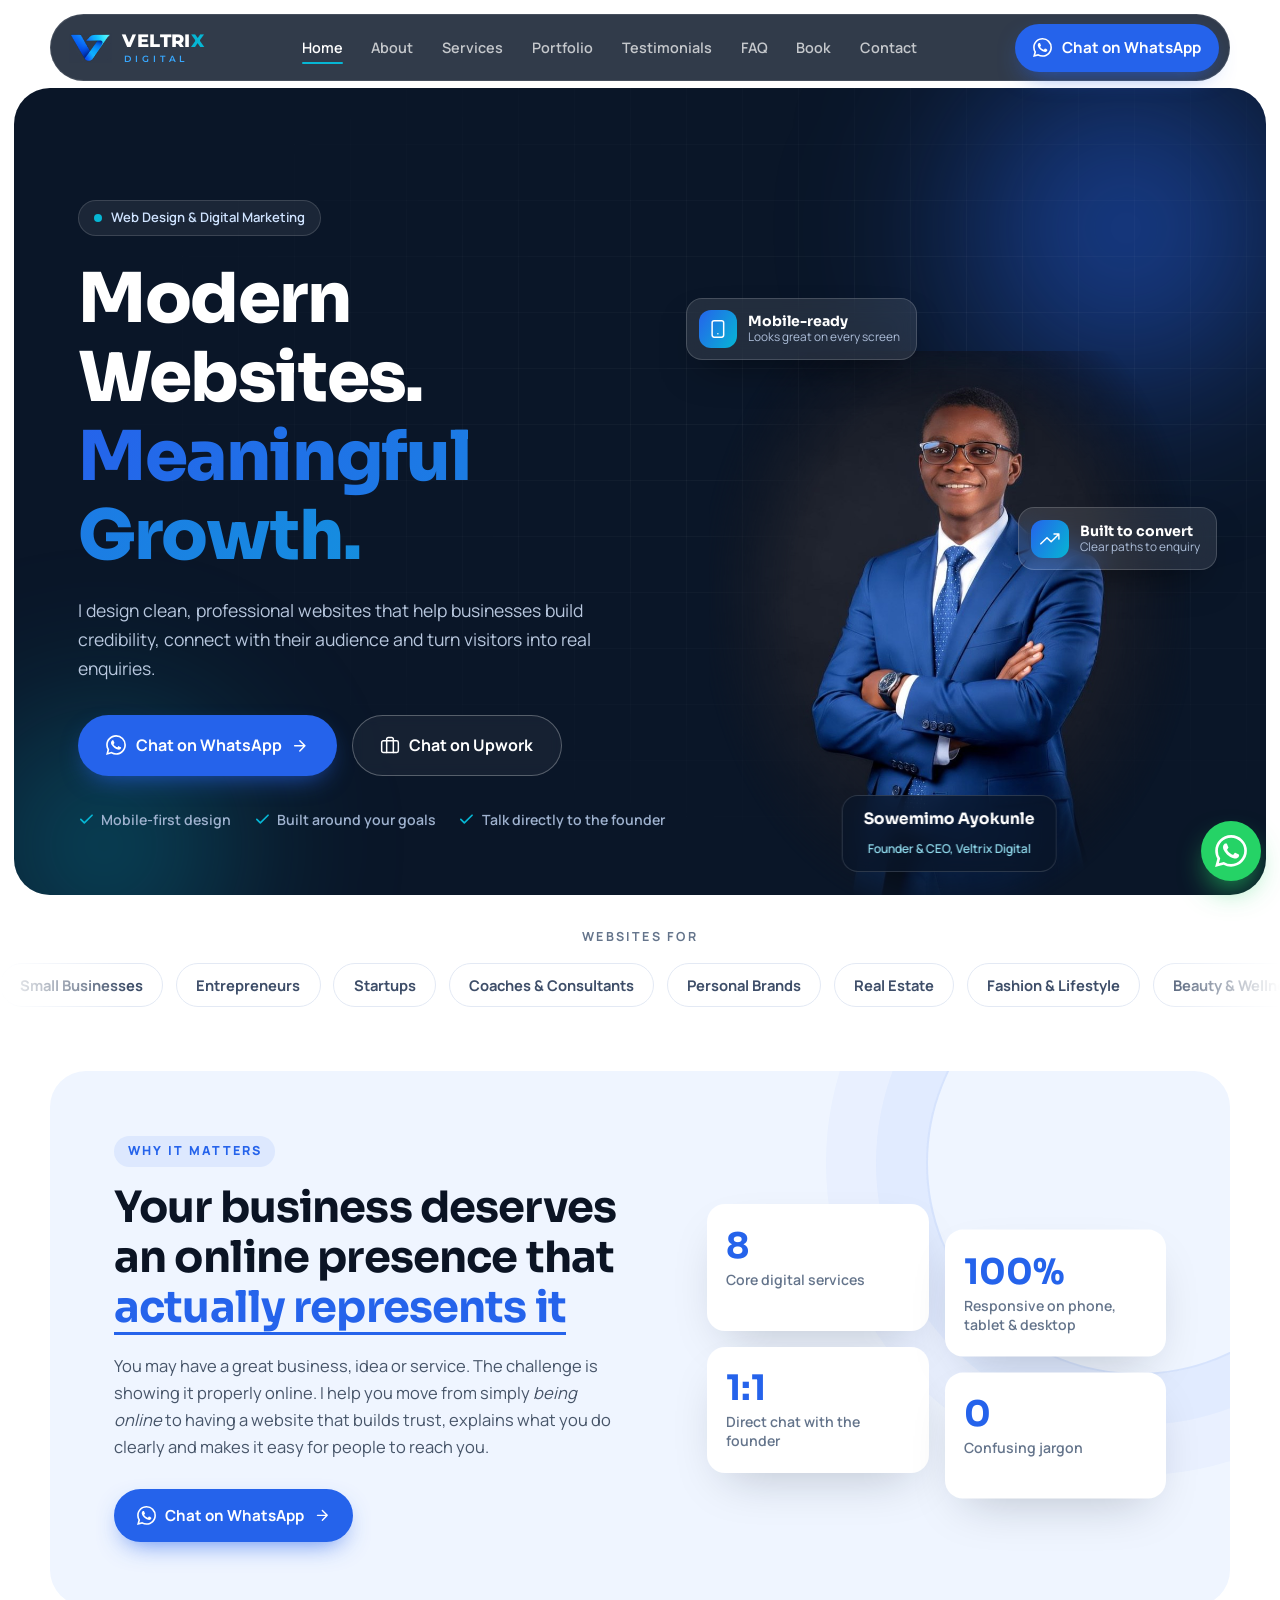
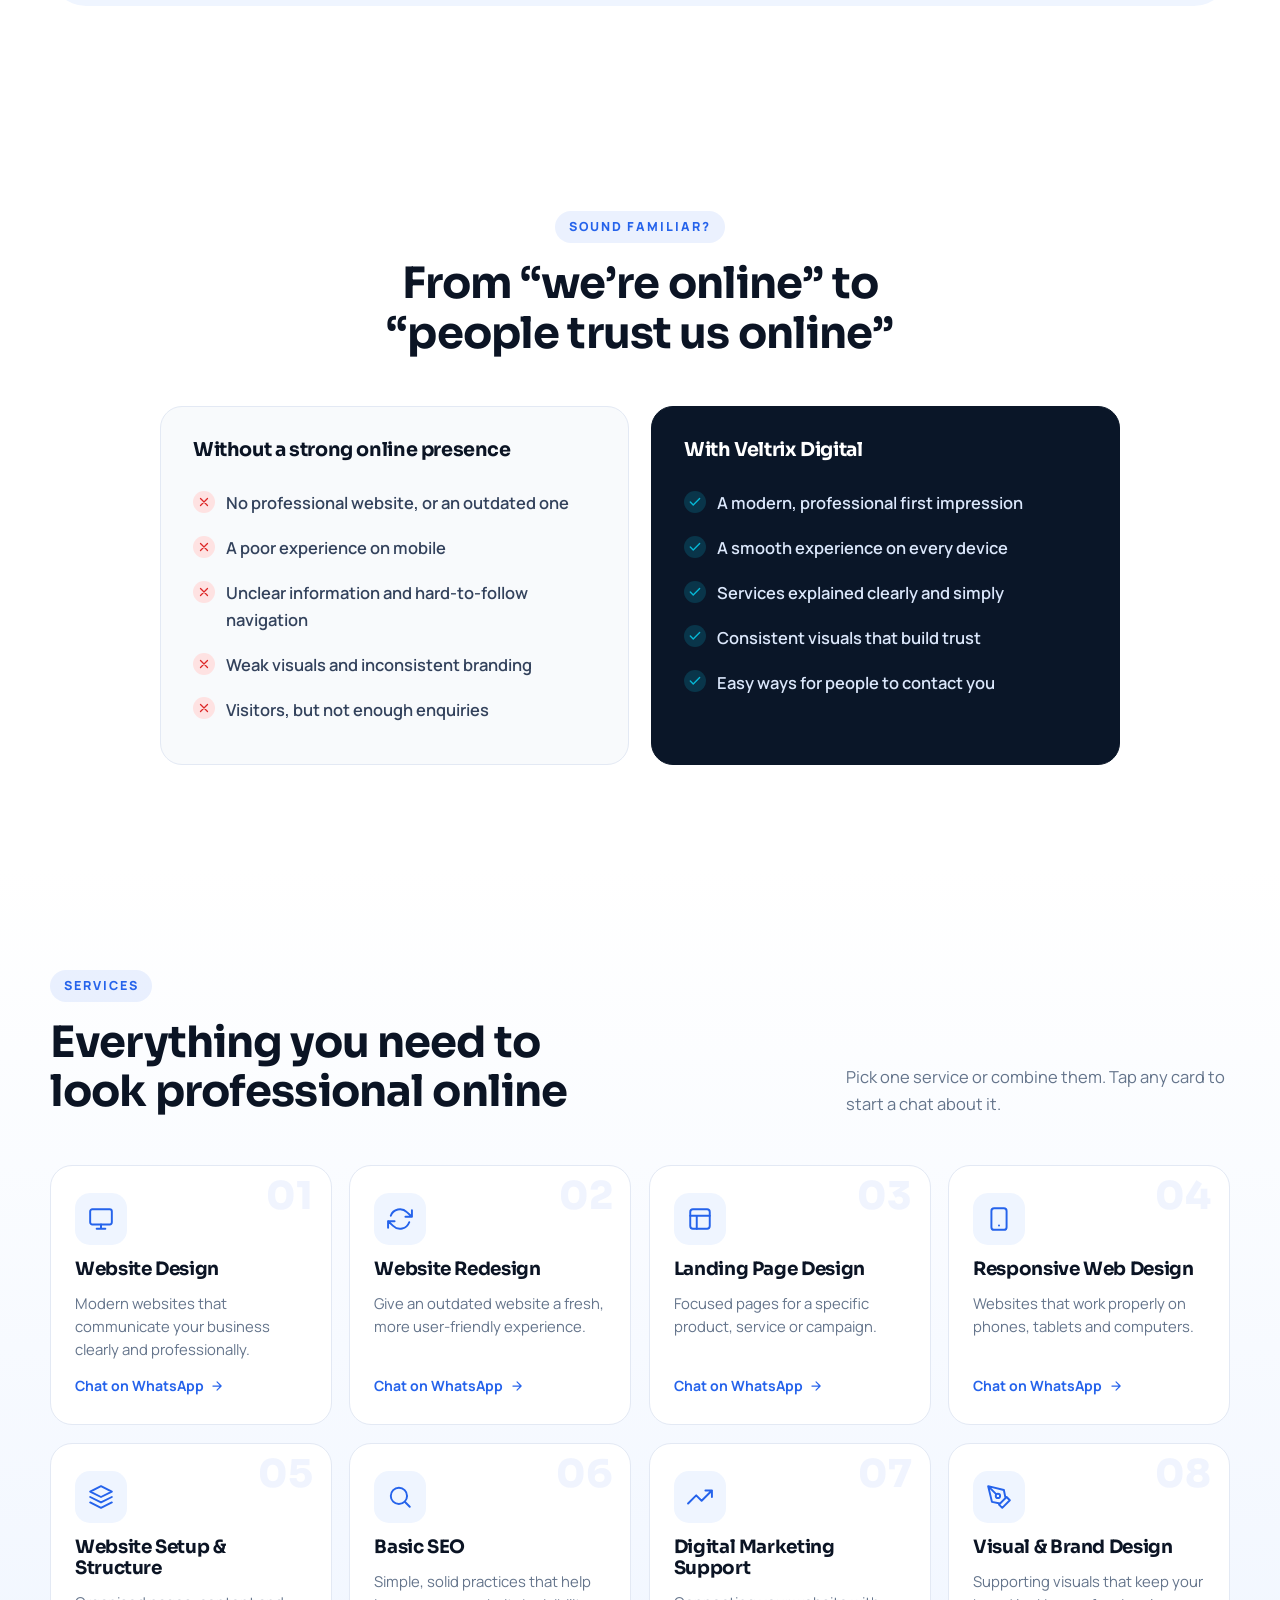
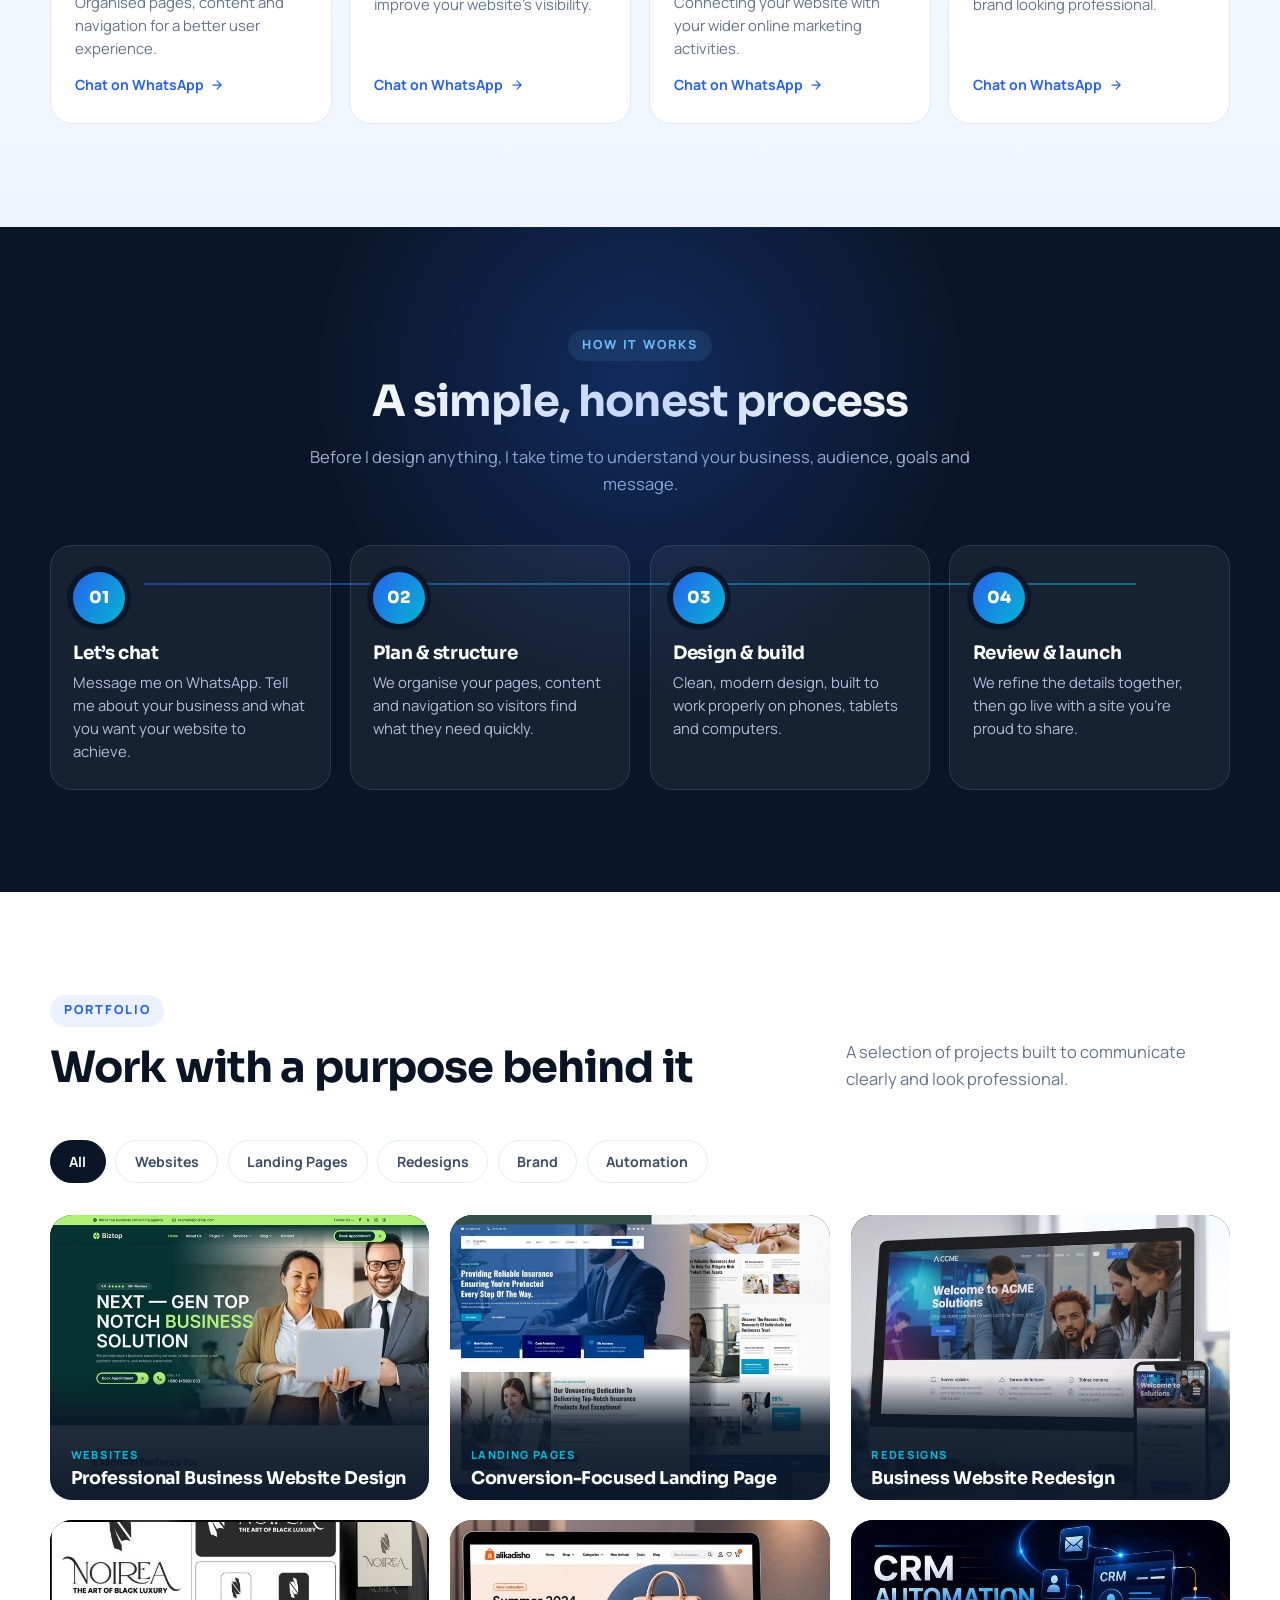
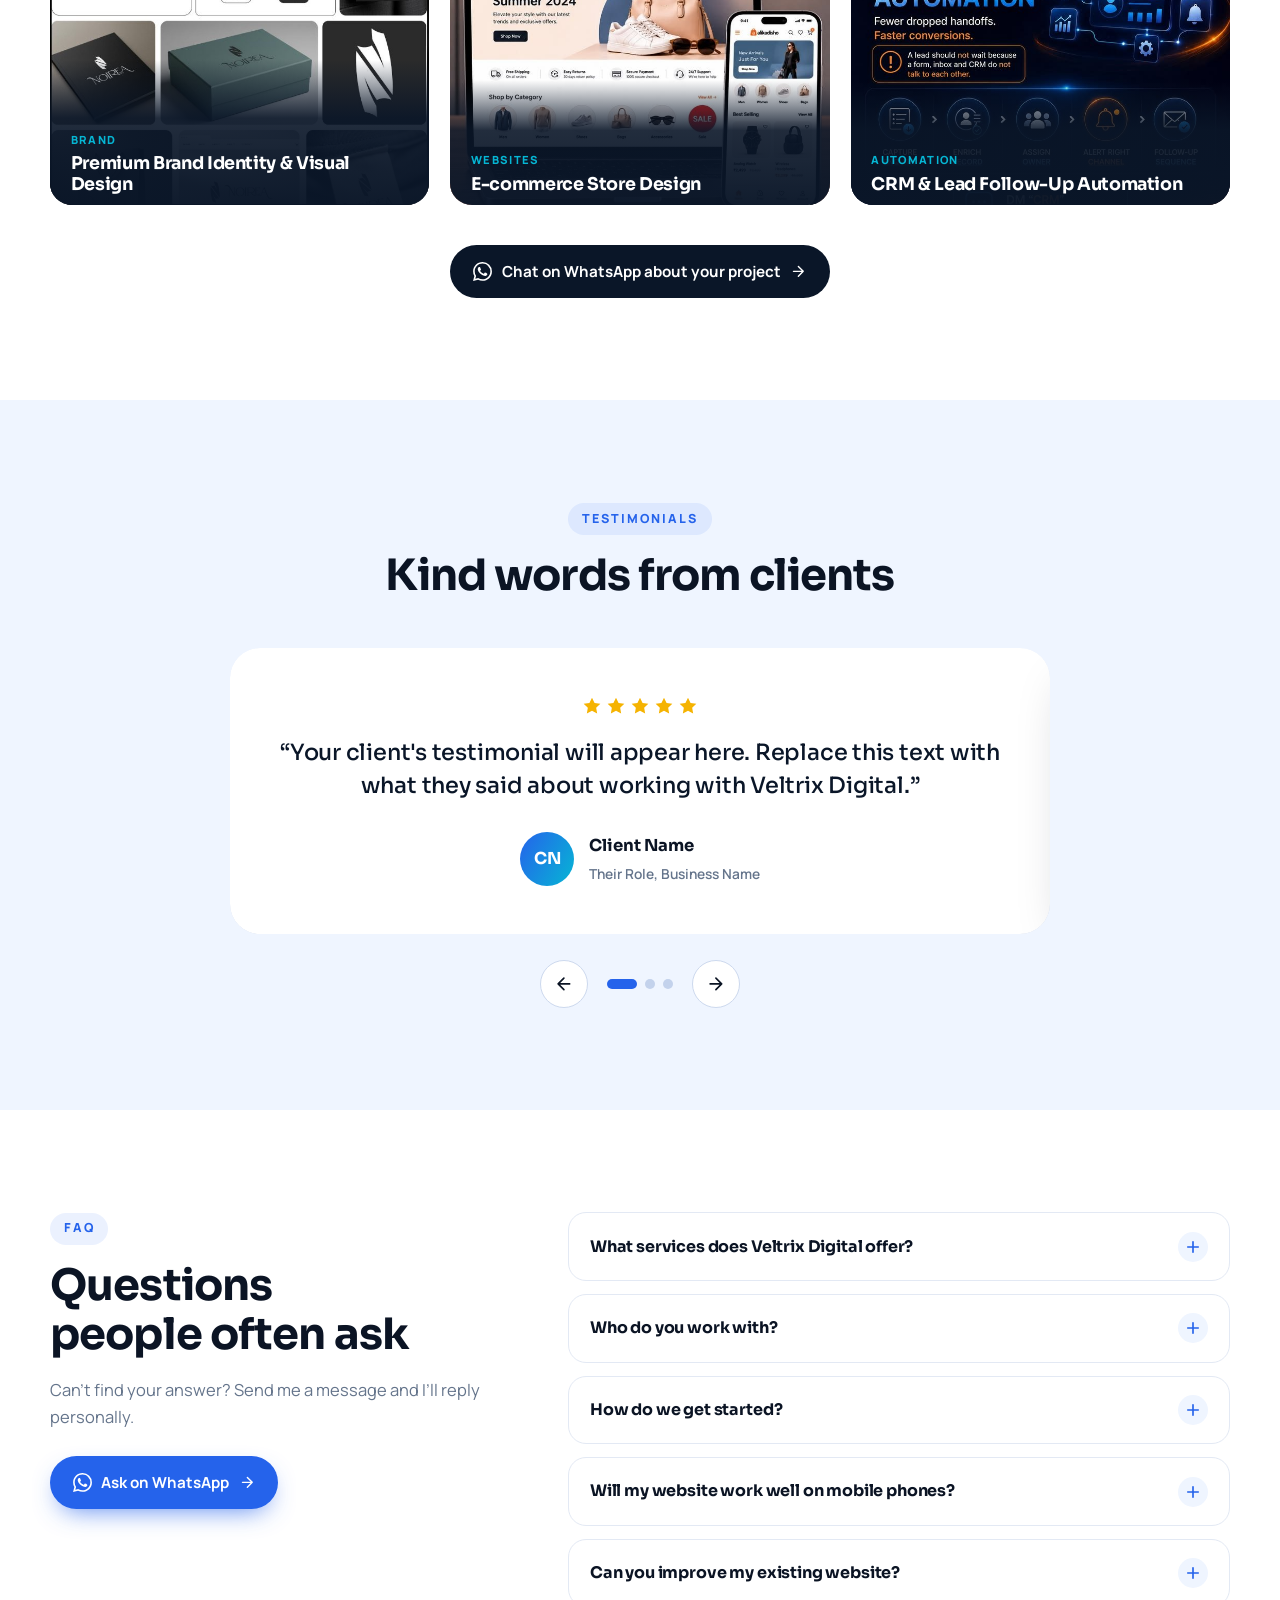
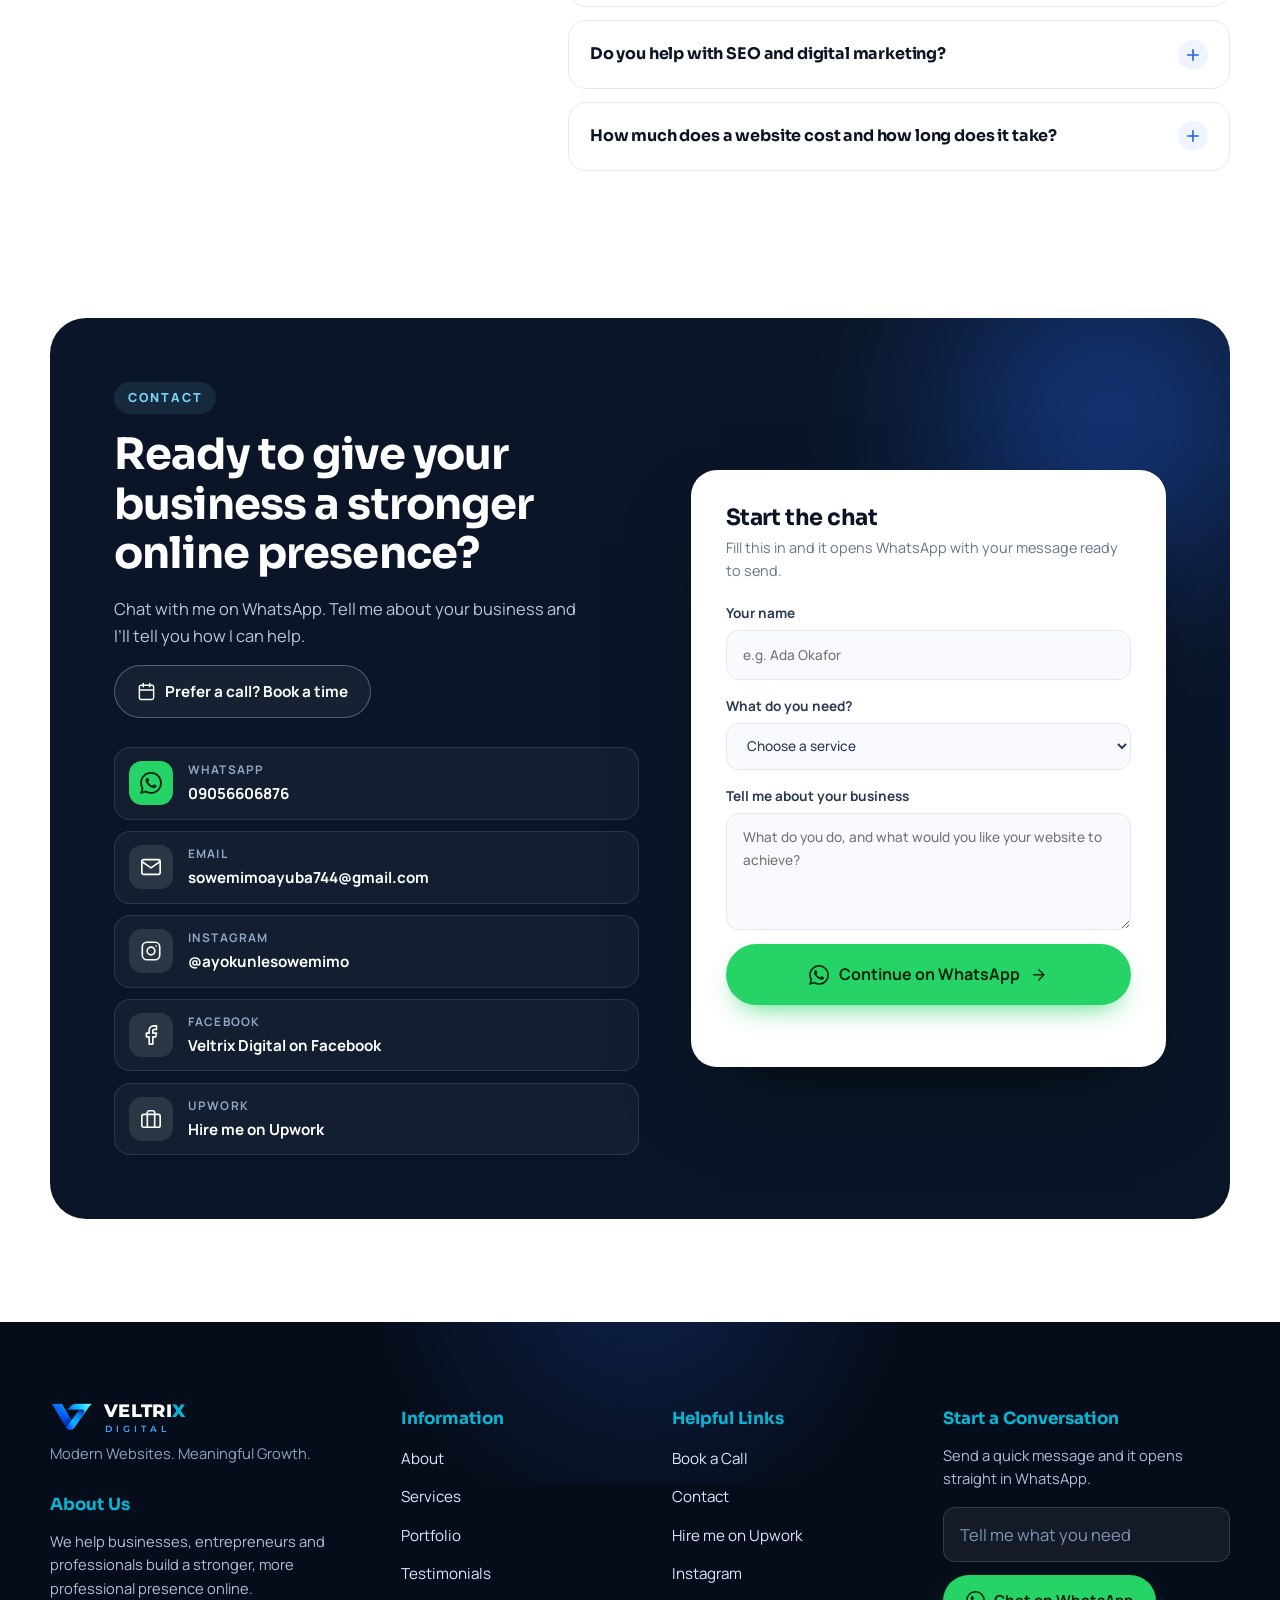
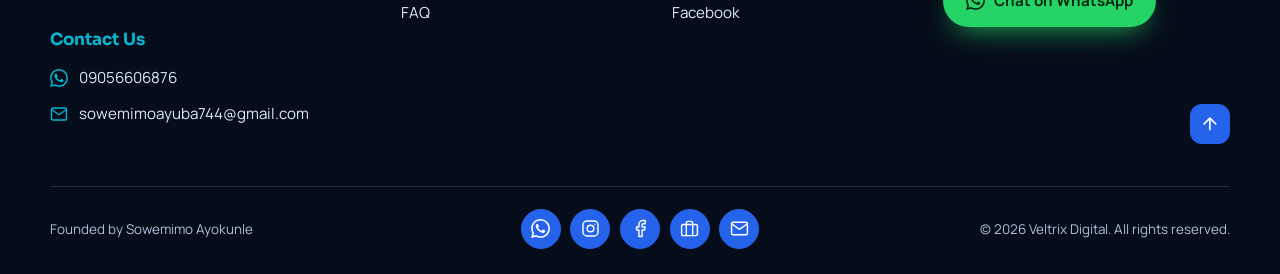
==== index.html @ d7d33e28 "Change founder name to Sowemimo Ayokunle across the site Co-Authored-By: Claude Sonnet 5.5 <noreply@" ====
<!doctype html>
<html lang="en">
<head>
<meta charset="utf-8">
<meta name="viewport" content="width=device-width, initial-scale=1">
<title>Veltrix Digital | Modern Websites. Meaningful Growth.</title>
<meta name="description" content="Veltrix Digital designs modern, professional websites for businesses, coaches, consultants, NGOs and e-commerce brands. Chat with the founder on WhatsApp.">
<meta name="theme-color" content="#0A1628">
<meta property="og:title" content="Veltrix Digital | Modern Websites. Meaningful Growth.">
<meta property="og:description" content="Modern, purposeful websites that build trust and help your business grow online.">
<meta property="og:type" content="website">
<meta property="og:image" content="assets/og.jpg">
<link rel="icon" type="image/png" href="assets/favicon.png">
<link rel="preconnect" href="https://fonts.googleapis.com">
<link rel="preconnect" href="https://fonts.gstatic.com" crossorigin>
<link href="https://fonts.googleapis.com/css2?family=Manrope:wght@400;500;600;700&family=Sora:wght@500;600;700;800&family=Montserrat:wght@600;800&display=swap" rel="stylesheet">
<link rel="stylesheet" href="style.css">
</head>
<body>

<!-- Icon sprite -->
<svg width="0" height="0" style="position:absolute" aria-hidden="true">
  <defs>
    <symbol id="i-wa" viewBox="0 0 24 24"><path fill="currentColor" d="M17.472 14.382c-.297-.149-1.758-.867-2.03-.967-.273-.099-.471-.148-.67.15-.197.297-.767.966-.94 1.164-.173.199-.347.223-.644.075-.297-.15-1.255-.463-2.39-1.475-.883-.788-1.48-1.761-1.653-2.059-.173-.297-.018-.458.13-.606.134-.133.298-.347.446-.52.149-.174.198-.298.298-.497.099-.198.05-.371-.025-.52-.075-.149-.669-1.612-.916-2.207-.242-.579-.487-.5-.669-.51-.173-.008-.371-.01-.57-.01-.198 0-.52.074-.792.372-.272.297-1.04 1.016-1.04 2.479 0 1.462 1.065 2.875 1.213 3.074.149.198 2.096 3.2 5.077 4.487.709.306 1.262.489 1.694.625.712.227 1.36.195 1.871.118.571-.085 1.758-.719 2.006-1.413.248-.694.248-1.289.173-1.413-.074-.124-.272-.198-.57-.347m-5.421 7.403h-.004a9.87 9.87 0 01-5.031-1.378l-.361-.214-3.741.982.998-3.648-.235-.374a9.86 9.86 0 01-1.51-5.26c.001-5.45 4.436-9.884 9.888-9.884 2.64 0 5.122 1.03 6.988 2.898a9.825 9.825 0 012.893 6.994c-.003 5.45-4.437 9.884-9.885 9.884m8.413-18.297A11.815 11.815 0 0012.05 0C5.495 0 .16 5.335.157 11.892c0 2.096.547 4.142 1.588 5.945L.057 24l6.305-1.654a11.882 11.882 0 005.683 1.448h.005c6.554 0 11.89-5.335 11.893-11.893a11.821 11.821 0 00-3.48-8.413Z"/></symbol>
    <symbol id="i-arrow" viewBox="0 0 24 24"><path d="M5 12h14M12 5l7 7-7 7" fill="none" stroke="currentColor" stroke-width="2" stroke-linecap="round" stroke-linejoin="round"/></symbol>
    <symbol id="i-check" viewBox="0 0 24 24"><path d="M20 6L9 17l-5-5" fill="none" stroke="currentColor" stroke-width="2.4" stroke-linecap="round" stroke-linejoin="round"/></symbol>
    <symbol id="i-x" viewBox="0 0 24 24"><path d="M18 6L6 18M6 6l12 12" fill="none" stroke="currentColor" stroke-width="2.2" stroke-linecap="round"/></symbol>
    <symbol id="i-plus" viewBox="0 0 24 24"><path d="M12 5v14M5 12h14" fill="none" stroke="currentColor" stroke-width="2.2" stroke-linecap="round"/></symbol>
    <symbol id="i-mail" viewBox="0 0 24 24"><g fill="none" stroke="currentColor" stroke-width="1.8" stroke-linecap="round" stroke-linejoin="round"><path d="M4 4h16a2 2 0 0 1 2 2v12a2 2 0 0 1-2 2H4a2 2 0 0 1-2-2V6a2 2 0 0 1 2-2z"/><path d="M22 6l-10 7L2 6"/></g></symbol>
    <symbol id="i-ig" viewBox="0 0 24 24"><g fill="none" stroke="currentColor" stroke-width="1.8" stroke-linecap="round" stroke-linejoin="round"><rect x="2.5" y="2.5" width="19" height="19" rx="5"/><circle cx="12" cy="12" r="4.2"/><path d="M17.5 6.5h.01"/></g></symbol>
    <symbol id="i-fb" viewBox="0 0 24 24"><path d="M18 2h-3a5 5 0 0 0-5 5v3H7v4h3v8h4v-8h3l1-4h-4V7a1 1 0 0 1 1-1h3z" fill="none" stroke="currentColor" stroke-width="1.8" stroke-linejoin="round"/></symbol>
    <symbol id="i-monitor" viewBox="0 0 24 24"><g fill="none" stroke="currentColor" stroke-width="1.8" stroke-linecap="round" stroke-linejoin="round"><rect x="2" y="3" width="20" height="14" rx="2"/><path d="M8 21h8M12 17v4"/></g></symbol>
    <symbol id="i-phone" viewBox="0 0 24 24"><g fill="none" stroke="currentColor" stroke-width="1.8" stroke-linecap="round" stroke-linejoin="round"><rect x="5" y="2" width="14" height="20" rx="2.5"/><path d="M12 18h.01"/></g></symbol>
    <symbol id="i-layout" viewBox="0 0 24 24"><g fill="none" stroke="currentColor" stroke-width="1.8" stroke-linecap="round" stroke-linejoin="round"><rect x="3" y="3" width="18" height="18" rx="2.5"/><path d="M3 9h18M9 21V9"/></g></symbol>
    <symbol id="i-refresh" viewBox="0 0 24 24"><path d="M23 4v6h-6M1 20v-6h6M3.5 9a9 9 0 0 1 14.85-3.36L23 10M1 14l4.65 4.36A9 9 0 0 0 20.5 15" fill="none" stroke="currentColor" stroke-width="1.8" stroke-linecap="round" stroke-linejoin="round"/></symbol>
    <symbol id="i-layers" viewBox="0 0 24 24"><path d="M12 2L2 7l10 5 10-5-10-5zM2 17l10 5 10-5M2 12l10 5 10-5" fill="none" stroke="currentColor" stroke-width="1.8" stroke-linecap="round" stroke-linejoin="round"/></symbol>
    <symbol id="i-search" viewBox="0 0 24 24"><g fill="none" stroke="currentColor" stroke-width="1.8" stroke-linecap="round" stroke-linejoin="round"><circle cx="11" cy="11" r="7.5"/><path d="M21 21l-4.35-4.35"/></g></symbol>
    <symbol id="i-chart" viewBox="0 0 24 24"><path d="M23 6l-9.5 9.5-5-5L1 18M17 6h6v6" fill="none" stroke="currentColor" stroke-width="1.8" stroke-linecap="round" stroke-linejoin="round"/></symbol>
    <symbol id="i-pen" viewBox="0 0 24 24"><path d="M12 19l7-7 3 3-7 7-3-3zM18 13l-1.5-7.5L2 2l3.5 14.5L13 18l5-5zM2 2l7.6 7.6M11 13a2 2 0 1 0 0-4 2 2 0 0 0 0 4z" fill="none" stroke="currentColor" stroke-width="1.8" stroke-linecap="round" stroke-linejoin="round"/></symbol>
    <symbol id="i-image" viewBox="0 0 24 24"><g fill="none" stroke="currentColor" stroke-width="1.8" stroke-linecap="round" stroke-linejoin="round"><rect x="3" y="3" width="18" height="18" rx="2.5"/><circle cx="8.5" cy="8.5" r="1.5"/><path d="M21 15l-5-5L5 21"/></g></symbol>
    <symbol id="i-star" viewBox="0 0 24 24"><path d="M12 2l3.09 6.26L22 9.27l-5 4.87 1.18 6.88L12 17.77l-6.18 3.25L7 14.14 2 9.27l6.91-1.01L12 2z" fill="currentColor"/></symbol>
    <symbol id="i-brief" viewBox="0 0 24 24"><g fill="none" stroke="currentColor" stroke-width="1.8" stroke-linecap="round" stroke-linejoin="round"><rect x="2" y="7" width="20" height="14" rx="2"/><path d="M16 21V5a2 2 0 0 0-2-2h-4a2 2 0 0 0-2 2v16"/></g></symbol>
    <symbol id="i-cal" viewBox="0 0 24 24"><g fill="none" stroke="currentColor" stroke-width="1.8" stroke-linecap="round" stroke-linejoin="round"><rect x="3" y="4" width="18" height="18" rx="2"/><path d="M16 2v4M8 2v4M3 10h18"/></g></symbol>
    <symbol id="i-ext" viewBox="0 0 24 24"><path d="M18 13v6a2 2 0 0 1-2 2H5a2 2 0 0 1-2-2V8a2 2 0 0 1 2-2h6M15 3h6v6M10 14L21 3" fill="none" stroke="currentColor" stroke-width="1.8" stroke-linecap="round" stroke-linejoin="round"/></symbol>
  </defs>
</svg>

<div class="progress" id="progress"></div>

<!-- ============ NAV ============ -->
<header class="nav" id="nav">
  <div class="nav__inner">
    <a href="#home" class="brand" aria-label="Veltrix Digital home">
      <img src="assets/logo-mark.png" alt="" class="brand__mark" width="44" height="30">
      <span class="brand__text"><b>VELTRI<i>X</i></b><small>DIGITAL</small></span>
    </a>
    <nav class="nav__links" id="navLinks" aria-label="Main">
      <a href="#home" class="is-active">Home</a>
      <a href="about.html">About</a>
      <a href="#services">Services</a>
      <a href="#portfolio">Portfolio</a>
      <a href="#testimonials">Testimonials</a>
      <a href="#faq">FAQ</a>
      <a href="book.html">Book</a>
      <a href="#contact">Contact</a>
      <a href="#" class="btn btn--primary nav__cta-mobile" data-wa><svg><use href="#i-wa"/></svg>Chat on WhatsApp</a>
    </nav>
    <a href="#" class="btn btn--primary nav__cta" data-wa><svg><use href="#i-wa"/></svg><span>Chat on WhatsApp</span></a>
    <button class="burger" id="burger" aria-label="Open menu" aria-expanded="false"><span></span><span></span><span></span></button>
  </div>
</header>

<main>

<!-- ============ HOME / HERO ============ -->
<section class="hero" id="home">
  <div class="hero__card">
    <div class="hero__bg" aria-hidden="true">
      <span class="orb orb--1" data-parallax="0.06"></span>
      <span class="orb orb--2" data-parallax="-0.04"></span>
      <span class="grid-lines"></span>
    </div>

    <div class="hero__text">
      <span class="pill reveal"><span class="pill__dot"></span>Web Design &amp; Digital Marketing</span>
      <h1 class="reveal" style="--d:.08s">Modern Websites.<br><span class="grad">Meaningful Growth.</span></h1>
      <p class="hero__lead reveal" style="--d:.16s">I design clean, professional websites that help businesses build credibility, connect with their audience and turn visitors into real enquiries.</p>
      <div class="hero__actions reveal" style="--d:.24s">
        <a href="#" class="btn btn--primary btn--lg magnetic" data-wa><svg><use href="#i-wa"/></svg>Chat on WhatsApp<svg class="arr"><use href="#i-arrow"/></svg></a>
        <a href="#" class="btn btn--ghost btn--lg" data-up target="_blank" rel="noopener"><svg><use href="#i-brief"/></svg>Chat on Upwork</a>
      </div>
      <ul class="hero__trust reveal" style="--d:.32s">
        <li><svg><use href="#i-check"/></svg>Mobile-first design</li>
        <li><svg><use href="#i-check"/></svg>Built around your goals</li>
        <li><svg><use href="#i-check"/></svg>Talk directly to the founder</li>
      </ul>
    </div>

    <div class="hero__visual reveal" style="--d:.2s">
      <div class="hero__photo" id="tilt">
        <img src="assets/founder.jpg" alt="Sowemimo Ayokunle, Founder and CEO of Veltrix Digital" width="900" height="1020" fetchpriority="high">
      </div>
      <div class="float float--a"><span class="float__icon"><svg><use href="#i-phone"/></svg></span><div><b>Mobile-ready</b><small>Looks great on every screen</small></div></div>
      <div class="float float--b"><span class="float__icon"><svg><use href="#i-chart"/></svg></span><div><b>Built to convert</b><small>Clear paths to enquiry</small></div></div>
      <div class="nametag"><b>Sowemimo Ayokunle</b><small>Founder &amp; CEO, Veltrix Digital</small></div>
    </div>
  </div>
</section>

<!-- Audience marquee -->
<section class="marquee" aria-label="Who Veltrix Digital works with">
  <p class="marquee__label">Websites for</p>
  <div class="marquee__track">
    <div class="marquee__row" id="marqueeRow">
      <span>Small Businesses</span><span>Entrepreneurs</span><span>Startups</span><span>Coaches &amp; Consultants</span><span>Personal Brands</span><span>Real Estate</span><span>Fashion &amp; Lifestyle</span><span>Beauty &amp; Wellness</span><span>Restaurants &amp; Hospitality</span><span>Health &amp; Fitness</span><span>Photographers &amp; Creatives</span><span>E-commerce</span><span>Professional Services</span><span>Nonprofits &amp; NGOs</span>
    </div>
  </div>
</section>

<!-- ============ WHY / VALUE ============ -->
<section class="section value">
  <div class="wrap value__card reveal">
    <div class="value__copy">
      <span class="eyebrow">Why it matters</span>
      <h2>Your business deserves an online presence that <span class="underline">actually represents it</span></h2>
      <p>You may have a great business, idea or service. The challenge is showing it properly online. I help you move from simply <em>being online</em> to having a website that builds trust, explains what you do clearly and makes it easy for people to reach you.</p>
      <a href="#" class="btn btn--primary magnetic" data-wa><svg><use href="#i-wa"/></svg>Chat on WhatsApp<svg class="arr"><use href="#i-arrow"/></svg></a>
    </div>
    <div class="value__stats">
      <div class="stat stat--1"><b><span data-count="8">8</span></b><span>Core digital services</span></div>
      <div class="stat stat--2"><b><span data-count="100">100</span>%</b><span>Responsive on phone, tablet &amp; desktop</span></div>
      <div class="stat stat--3"><b>1:1</b><span>Direct chat with the founder</span></div>
      <div class="stat stat--4"><b>0</b><span>Confusing jargon</span></div>
    </div>
  </div>
</section>

<!-- ============ PROBLEM / SOLUTION ============ -->
<section class="section compare">
  <div class="wrap">
    <div class="section__head center reveal">
      <span class="eyebrow">Sound familiar?</span>
      <h2>From “we’re online” to “people trust us online”</h2>
    </div>
    <div class="compare__grid">
      <div class="compare__col compare__col--bad reveal">
        <h3>Without a strong online presence</h3>
        <ul>
          <li><svg><use href="#i-x"/></svg>No professional website, or an outdated one</li>
          <li><svg><use href="#i-x"/></svg>A poor experience on mobile</li>
          <li><svg><use href="#i-x"/></svg>Unclear information and hard-to-follow navigation</li>
          <li><svg><use href="#i-x"/></svg>Weak visuals and inconsistent branding</li>
          <li><svg><use href="#i-x"/></svg>Visitors, but not enough enquiries</li>
        </ul>
      </div>
      <div class="compare__col compare__col--good reveal" style="--d:.12s">
        <h3>With Veltrix Digital</h3>
        <ul>
          <li><svg><use href="#i-check"/></svg>A modern, professional first impression</li>
          <li><svg><use href="#i-check"/></svg>A smooth experience on every device</li>
          <li><svg><use href="#i-check"/></svg>Services explained clearly and simply</li>
          <li><svg><use href="#i-check"/></svg>Consistent visuals that build trust</li>
          <li><svg><use href="#i-check"/></svg>Easy ways for people to contact you</li>
        </ul>
      </div>
    </div>
  </div>
</section>

<!-- ============ SERVICES ============ -->
<section class="section services" id="services">
  <div class="wrap">
    <div class="section__head split reveal">
      <div>
        <span class="eyebrow">Services</span>
        <h2>Everything you need to look professional online</h2>
      </div>
      <p>Pick one service or combine them. Tap any card to start a chat about it.</p>
    </div>
    <div class="services__grid" id="servicesGrid"></div>
  </div>
</section>

<!-- ============ PROCESS ============ -->
<section class="section process">
  <div class="wrap">
    <div class="section__head center reveal">
      <span class="eyebrow eyebrow--light">How it works</span>
      <h2>A simple, honest process</h2>
      <p>Before I design anything, I take time to understand your business, audience, goals and message.</p>
    </div>
    <ol class="steps" id="steps">
      <li class="step reveal"><span class="step__n">01</span><h3>Let’s chat</h3><p>Message me on WhatsApp. Tell me about your business and what you want your website to achieve.</p></li>
      <li class="step reveal" style="--d:.1s"><span class="step__n">02</span><h3>Plan &amp; structure</h3><p>We organise your pages, content and navigation so visitors find what they need quickly.</p></li>
      <li class="step reveal" style="--d:.2s"><span class="step__n">03</span><h3>Design &amp; build</h3><p>Clean, modern design, built to work properly on phones, tablets and computers.</p></li>
      <li class="step reveal" style="--d:.3s"><span class="step__n">04</span><h3>Review &amp; launch</h3><p>We refine the details together, then go live with a site you’re proud to share.</p></li>
    </ol>
  </div>
</section>

<!-- ============ PORTFOLIO ============ -->
<section class="section portfolio" id="portfolio">
  <div class="wrap">
    <div class="section__head split reveal">
      <div>
        <span class="eyebrow">Portfolio</span>
        <h2>Work with a purpose behind it</h2>
      </div>
      <p>A selection of projects built to communicate clearly and look professional.</p>
    </div>
    <div class="filters reveal" id="filters" role="tablist" aria-label="Filter projects">
      <button class="chip is-active" data-filter="All">All</button>
      <button class="chip" data-filter="Websites">Websites</button>
      <button class="chip" data-filter="Landing Pages">Landing Pages</button>
      <button class="chip" data-filter="Redesigns">Redesigns</button>
      <button class="chip" data-filter="Brand">Brand</button>
      <button class="chip" data-filter="Automation">Automation</button>
    </div>
    <div class="portfolio__grid" id="portfolioGrid"></div>
    <div class="center reveal" style="margin-top:2.5rem">
      <a href="#" class="btn btn--dark magnetic" data-wa data-msg="Hello Ayuba, I saw your portfolio and I'd like to talk about my project."><svg><use href="#i-wa"/></svg>Chat on WhatsApp about your project<svg class="arr"><use href="#i-arrow"/></svg></a>
    </div>
  </div>
</section>

<!-- ============ TESTIMONIALS ============ -->
<section class="section testi" id="testimonials">
  <div class="wrap">
    <div class="section__head center reveal">
      <span class="eyebrow">Testimonials</span>
      <h2>Kind words from clients</h2>
    </div>
    <div class="slider reveal" id="slider">
      <div class="slider__viewport"><div class="slider__track" id="sliderTrack"></div></div>
      <div class="slider__controls">
        <button class="round" id="prev" aria-label="Previous testimonial"><svg style="transform:rotate(180deg)"><use href="#i-arrow"/></svg></button>
        <div class="dots" id="dots"></div>
        <button class="round" id="next" aria-label="Next testimonial"><svg><use href="#i-arrow"/></svg></button>
      </div>
    </div>
  </div>
</section>

<!-- ============ FAQ ============ -->
<section class="section faq" id="faq">
  <div class="wrap faq__grid">
    <div class="faq__intro reveal">
      <span class="eyebrow">FAQ</span>
      <h2>Questions people often ask</h2>
      <p>Can’t find your answer? Send me a message and I’ll reply personally.</p>
      <a href="#" class="btn btn--primary magnetic" data-wa data-msg="Hello Ayuba, I have a question about your website design services."><svg><use href="#i-wa"/></svg>Ask on WhatsApp<svg class="arr"><use href="#i-arrow"/></svg></a>
    </div>
    <div class="acc reveal" id="acc" style="--d:.1s">
      <div class="acc__item"><button class="acc__q" aria-expanded="false"><span>What services does Veltrix Digital offer?</span><svg><use href="#i-plus"/></svg></button><div class="acc__a"><div><p>Website design, website redesign, landing page design, responsive web design, website setup and structure, basic SEO, digital marketing support, and visual &amp; brand design.</p></div></div></div>
      <div class="acc__item"><button class="acc__q" aria-expanded="false"><span>Who do you work with?</span><svg><use href="#i-plus"/></svg></button><div class="acc__a"><div><p>Small and growing businesses, entrepreneurs, startups, coaches and consultants, personal brands, e-commerce stores, professional service providers, NGOs and many more. I work with both local and international clients.</p></div></div></div>
      <div class="acc__item"><button class="acc__q" aria-expanded="false"><span>How do we get started?</span><svg><use href="#i-plus"/></svg></button><div class="acc__a"><div><p>Simply chat with me on WhatsApp. Tell me about your business, your audience and what you want your website to do. From there, I’ll guide you through the next steps.</p></div></div></div>
      <div class="acc__item"><button class="acc__q" aria-expanded="false"><span>Will my website work well on mobile phones?</span><svg><use href="#i-plus"/></svg></button><div class="acc__a"><div><p>Yes. Every website is designed to work properly across phones, tablets and computers, because most of your visitors will be browsing on their phones.</p></div></div></div>
      <div class="acc__item"><button class="acc__q" aria-expanded="false"><span>Can you improve my existing website?</span><svg><use href="#i-plus"/></svg></button><div class="acc__a"><div><p>Absolutely. If your current site feels outdated, is hard to navigate or doesn’t explain your services clearly, I can redesign it with a more modern, user-friendly experience.</p></div></div></div>
      <div class="acc__item"><button class="acc__q" aria-expanded="false"><span>Do you help with SEO and digital marketing?</span><svg><use href="#i-plus"/></svg></button><div class="acc__a"><div><p>Yes. I apply basic SEO practices to help your website be found, and I can help connect your website with your wider online marketing activities.</p></div></div></div>
      <div class="acc__item"><button class="acc__q" aria-expanded="false"><span>How much does a website cost and how long does it take?</span><svg><use href="#i-plus"/></svg></button><div class="acc__a"><div><p>It depends on what your project needs: the number of pages, features and content. Message me on WhatsApp with a few details and I’ll give you a clear, honest quote and timeline before any work begins.</p></div></div></div>
    </div>
  </div>
</section>

<!-- ============ CONTACT ============ -->
<section class="section contact" id="contact">
  <div class="wrap">
    <div class="contact__card">
      <span class="orb orb--c" aria-hidden="true"></span>
      <div class="contact__copy reveal">
        <span class="eyebrow eyebrow--light">Contact</span>
        <h2>Ready to give your business a stronger online presence?</h2>
        <p>Chat with me on WhatsApp. Tell me about your business and I’ll tell you how I can help.</p>
        <p class="contact__book"><a href="book.html" class="btn btn--ghost"><svg><use href="#i-cal"/></svg>Prefer a call? Book a time</a></p>
        <ul class="contact__list">
          <li><a href="#" data-wa><span class="ci ci--wa"><svg><use href="#i-wa"/></svg></span><div><small>WhatsApp</small><b>09056606876</b></div></a></li>
          <li><a href="#" data-mail><span class="ci"><svg><use href="#i-mail"/></svg></span><div><small>Email</small><b>sowemimoayuba744@gmail.com</b></div></a></li>
          <li><a href="#" data-ig target="_blank" rel="noopener"><span class="ci"><svg><use href="#i-ig"/></svg></span><div><small>Instagram</small><b>@ayokunlesowemimo</b></div></a></li>
          <li><a href="#" data-fb target="_blank" rel="noopener"><span class="ci"><svg><use href="#i-fb"/></svg></span><div><small>Facebook</small><b>Veltrix Digital on Facebook</b></div></a></li>
          <li><a href="#" data-up target="_blank" rel="noopener"><span class="ci"><svg><use href="#i-brief"/></svg></span><div><small>Upwork</small><b>Hire me on Upwork</b></div></a></li>
        </ul>
      </div>
      <form class="form reveal" id="waForm" style="--d:.1s" novalidate>
        <h3>Start the chat</h3>
        <p class="form__hint">Fill this in and it opens WhatsApp with your message ready to send.</p>
        <label>Your name<input type="text" name="name" placeholder="e.g. Ada Okafor" autocomplete="name" required></label>
        <label>What do you need?
          <select name="service">
            <option value="">Choose a service</option>
            <option>Website Design</option><option>Website Redesign</option><option>Landing Page Design</option><option>Responsive Web Design</option><option>Website Setup &amp; Structure</option><option>Basic SEO</option><option>Digital Marketing Support</option><option>Visual &amp; Brand Design</option><option>Not sure yet</option>
          </select>
        </label>
        <label>Tell me about your business<textarea name="message" rows="4" placeholder="What do you do, and what would you like your website to achieve?"></textarea></label>
        <button type="submit" class="btn btn--wa btn--lg"><svg><use href="#i-wa"/></svg>Continue on WhatsApp<svg class="arr"><use href="#i-arrow"/></svg></button>
        <p class="form__error" id="formError" role="alert"></p>
      </form>
    </div>
  </div>
</section>

</main>

<!-- ============ FOOTER ============ -->
<footer class="footer">
  <div class="wrap footer__grid">
    <div class="footer__col footer__about">
      <a href="#home" class="brand"><img src="assets/logo-mark.png" alt="" class="brand__mark" width="44" height="30"><span class="brand__text"><b>VELTRI<i>X</i></b><small>DIGITAL</small></span></a>
      <p class="footer__tag">Modern Websites. Meaningful Growth.</p>
      <h4>About Us</h4>
      <p>We help businesses, entrepreneurs and professionals build a stronger, more professional presence online.</p>
      <h4 class="footer__sub">Contact Us</h4>
      <ul class="footer__contact">
        <li><a href="#" data-wa><svg><use href="#i-wa"/></svg>09056606876</a></li>
        <li><a href="#" data-mail><svg><use href="#i-mail"/></svg>sowemimoayuba744@gmail.com</a></li>
      </ul>
    </div>
    <div class="footer__col">
      <h4>Information</h4>
      <ul>
        <li><a href="about.html">About</a></li>
        <li><a href="#services">Services</a></li>
        <li><a href="#portfolio">Portfolio</a></li>
        <li><a href="#testimonials">Testimonials</a></li>
        <li><a href="#faq">FAQ</a></li>
      </ul>
    </div>
    <div class="footer__col">
      <h4>Helpful Links</h4>
      <ul>
        <li><a href="book.html">Book a Call</a></li>
        <li><a href="#contact">Contact</a></li>
        <li><a href="#" data-up target="_blank" rel="noopener">Hire me on Upwork</a></li>
        <li><a href="#" data-ig target="_blank" rel="noopener">Instagram</a></li>
        <li><a href="#" data-fb target="_blank" rel="noopener">Facebook</a></li>
      </ul>
    </div>
    <div class="footer__col">
      <h4>Start a Conversation</h4>
      <p class="footer__note">Send a quick message and it opens straight in WhatsApp.</p>
      <form class="footer__form" id="footForm">
        <label class="sr-only" for="footMsg">Your message</label>
        <input id="footMsg" type="text" placeholder="Tell me what you need" autocomplete="off">
        <button type="submit" class="btn btn--wa"><svg><use href="#i-wa"/></svg>Chat on WhatsApp</button>
      </form>
      <a href="#" class="totop" data-top aria-label="Back to top"><svg style="transform:rotate(-90deg)"><use href="#i-arrow"/></svg></a>
    </div>
  </div>
  <div class="wrap footer__line"></div>
  <div class="wrap footer__bottom">
    <span class="footer__copy">Founded by Sowemimo Ayokunle</span>
    <div class="socials">
      <a href="#" data-wa aria-label="WhatsApp"><svg><use href="#i-wa"/></svg></a>
      <a href="#" data-ig aria-label="Instagram" target="_blank" rel="noopener"><svg><use href="#i-ig"/></svg></a>
      <a href="#" data-fb aria-label="Facebook" target="_blank" rel="noopener"><svg><use href="#i-fb"/></svg></a>
      <a href="#" data-up aria-label="Upwork" target="_blank" rel="noopener"><svg><use href="#i-brief"/></svg></a>
      <a href="#" data-mail aria-label="Email"><svg><use href="#i-mail"/></svg></a>
    </div>
    <span class="footer__copy">© <span id="year">2026</span> Veltrix Digital. All rights reserved.</span>
  </div>
</footer>

<!-- Floating WhatsApp -->
<a href="#" class="fab" data-wa aria-label="Chat on WhatsApp"><span class="fab__tip">Chat on WhatsApp</span><svg><use href="#i-wa"/></svg></a>

<!-- Lightbox -->
<div class="lightbox" id="lightbox" hidden><button class="lightbox__close" aria-label="Close"><svg><use href="#i-x"/></svg></button><img alt=""><p></p></div>

<script src="site-data.js"></script>
<script src="script.js"></script>
</body>
</html>
---- style.css ----
/* ===== Veltrix Digital ===== */
:root{
  --navy:#0A1628; --navy-2:#0f2038; --navy-3:#16294a;
  --blue:#2563EB; --blue-2:#1d4ed8; --cyan:#06B6D4;
  --slate:#64748B; --ink:#0b1424; --white:#fff;
  --tint:#EFF5FF; --line:#e3e9f4;
  --wa:#25D366; --wa-2:#1ebe5a;
  --grad:linear-gradient(120deg,#2563EB 0%,#06B6D4 100%);
  --r:22px;
  --ease:cubic-bezier(.22,1,.36,1);
  --shadow:0 20px 50px -20px rgba(10,22,40,.25);
  --f-head:'Sora',system-ui,sans-serif;
  --f-body:'Manrope',system-ui,sans-serif;
}
*{box-sizing:border-box;margin:0;padding:0}
html{scroll-behavior:smooth;scroll-padding-top:90px}
body{font-family:var(--f-body);color:var(--ink);background:#fff;line-height:1.65;font-size:16.5px;-webkit-font-smoothing:antialiased;overflow-x:hidden}
img{max-width:100%;display:block}
a{color:inherit;text-decoration:none}
ul,ol{list-style:none}
button,input,select,textarea{font:inherit;color:inherit}
svg{width:1.2em;height:1.2em;flex:none}
h1,h2,h3{font-family:var(--f-head);line-height:1.15;letter-spacing:-.02em;font-weight:700}
h2{font-size:clamp(1.8rem,3.4vw,2.7rem);text-wrap:balance}
h3{font-size:1.15rem}
.wrap{width:min(1180px,100% - 2.5rem);margin-inline:auto}
.center{text-align:center}
.section{padding:clamp(4rem,8vw,7rem) 0;position:relative}
::selection{background:var(--blue);color:#fff}
:focus-visible{outline:3px solid var(--cyan);outline-offset:3px;border-radius:8px}

/* progress bar */
.progress{position:fixed;inset:0 auto auto 0;height:3px;width:0;background:var(--grad);z-index:100;transition:width .1s linear}

/* ===== Buttons ===== */
.btn{--bg:transparent;display:inline-flex;align-items:center;justify-content:center;gap:.6rem;padding:.8rem 1.35rem;border-radius:999px;font-weight:700;font-size:.95rem;border:1.5px solid transparent;cursor:pointer;position:relative;overflow:hidden;transition:transform .35s var(--ease),box-shadow .35s var(--ease),background .3s,color .3s,border-color .3s;white-space:nowrap}
.btn svg{width:1.25em;height:1.25em;transition:transform .35s var(--ease)}
.btn .arr{width:1.1em;height:1.1em}
.btn:hover .arr{transform:translateX(5px)}
.btn--lg{padding:1rem 1.7rem;font-size:1rem}
.btn--primary{background:var(--blue);color:#fff;box-shadow:0 10px 26px -10px rgba(37,99,235,.8)}
.btn--primary::before,.btn--wa::before,.btn--dark::before{content:"";position:absolute;inset:0;background:linear-gradient(110deg,transparent 30%,rgba(255,255,255,.35) 50%,transparent 70%);transform:translateX(-120%);transition:transform .8s var(--ease)}
.btn--primary:hover::before,.btn--wa:hover::before,.btn--dark:hover::before{transform:translateX(120%)}
.btn--primary:hover{background:var(--blue-2);transform:translateY(-3px);box-shadow:0 18px 34px -12px rgba(37,99,235,.9)}
.btn--ghost{color:#fff;border-color:rgba(255,255,255,.28);background:rgba(255,255,255,.05);backdrop-filter:blur(6px)}
.btn--ghost:hover{background:#fff;color:var(--navy);transform:translateY(-3px)}
.btn--dark{background:var(--navy);color:#fff}
.btn--dark:hover{background:var(--blue);transform:translateY(-3px);box-shadow:0 18px 34px -12px rgba(37,99,235,.7)}
.btn--wa{background:var(--wa);color:#05260f;width:100%;box-shadow:0 12px 28px -12px rgba(37,211,102,.9)}
.btn--wa:hover{background:var(--wa-2);transform:translateY(-3px)}
.btn:active{transform:translateY(0) scale(.98)}

/* ===== Nav ===== */
.nav{position:fixed;top:14px;left:0;right:0;z-index:90;padding:0 1rem;transition:top .4s var(--ease)}
.nav__inner{max-width:1180px;margin:auto;display:flex;align-items:center;justify-content:space-between;gap:1rem;padding:.55rem .6rem .55rem 1.1rem;border-radius:999px;background:rgba(10,22,40,.84);border:1px solid rgba(255,255,255,.1);backdrop-filter:blur(16px) saturate(1.4);-webkit-backdrop-filter:blur(16px) saturate(1.4);transition:background .4s,box-shadow .4s}
.nav.is-scrolled .nav__inner{background:rgba(10,22,40,.92);box-shadow:0 14px 40px -16px rgba(10,22,40,.7)}
.brand{display:flex;align-items:center;gap:.65rem}
.brand__mark{height:30px;width:auto;transition:transform .5s var(--ease)}
.brand:hover .brand__mark{transform:rotate(-8deg) scale(1.08)}
.brand__text{display:flex;flex-direction:column;line-height:1;font-family:'Montserrat',var(--f-head)}
.brand__text b{font-weight:800;font-size:1.15rem;letter-spacing:.02em;color:#fff}
.brand__text i{font-style:normal;color:var(--cyan)}
.brand__text small{font-size:.58rem;letter-spacing:.42em;color:#38a8ff;font-weight:600;margin-top:.22rem;padding-left:.1rem}
.nav__links{display:flex;gap:.2rem;align-items:center}
.nav__links a:not(.btn){position:relative;padding:.5rem .8rem;font-size:.9rem;font-weight:600;color:rgba(255,255,255,.72);transition:color .25s}
.nav__links a:not(.btn)::after{content:"";position:absolute;left:.8rem;right:.8rem;bottom:.2rem;height:2px;border-radius:2px;background:var(--cyan);transform:scaleX(0);transform-origin:left;transition:transform .4s var(--ease)}
.nav__links a:not(.btn):hover,.nav__links a.is-active{color:#fff}
.nav__links a:not(.btn):hover::after,.nav__links a.is-active::after{transform:scaleX(1)}
.nav__cta-mobile{display:none}
.nav__cta{padding:.65rem 1.1rem}
.burger{display:none;width:44px;height:44px;border-radius:50%;background:rgba(255,255,255,.08);border:0;cursor:pointer;position:relative}
.burger span{position:absolute;left:12px;right:12px;height:2px;background:#fff;border-radius:2px;transition:transform .4s var(--ease),opacity .3s,top .4s var(--ease)}
.burger span:nth-child(1){top:16px}.burger span:nth-child(2){top:21px}.burger span:nth-child(3){top:26px}
.burger[aria-expanded=true] span:nth-child(1){top:21px;transform:rotate(45deg)}
.burger[aria-expanded=true] span:nth-child(2){opacity:0}
.burger[aria-expanded=true] span:nth-child(3){top:21px;transform:rotate(-45deg)}

/* ===== Hero ===== */
.hero{padding:88px 14px 0}
.hero__card{position:relative;max-width:1340px;margin:auto;min-height:min(720px,calc(100vh - 100px));border-radius:36px;background:var(--navy);color:#fff;overflow:hidden;display:grid;grid-template-columns:1.1fr .9fr;align-items:center;padding:0 clamp(1.4rem,5vw,5rem);isolation:isolate}
.hero__bg{position:absolute;inset:0;z-index:-1;overflow:hidden}
.orb{position:absolute;border-radius:50%;filter:blur(70px);will-change:transform}
.orb--1{width:520px;height:520px;right:-120px;top:-120px;background:radial-gradient(circle,rgba(37,99,235,.65),transparent 65%);animation:float 14s ease-in-out infinite}
.orb--2{width:420px;height:420px;left:-120px;bottom:-160px;background:radial-gradient(circle,rgba(6,182,212,.4),transparent 65%);animation:float 18s ease-in-out infinite reverse}
.grid-lines{position:absolute;inset:0;background-image:linear-gradient(rgba(255,255,255,.04) 1px,transparent 1px),linear-gradient(90deg,rgba(255,255,255,.04) 1px,transparent 1px);background-size:56px 56px;-webkit-mask-image:radial-gradient(ellipse at 70% 40%,#000 10%,transparent 70%);mask-image:radial-gradient(ellipse at 70% 40%,#000 10%,transparent 70%)}
@keyframes float{50%{transform:translate(30px,24px) scale(1.08)}}
.hero__text{padding:7rem 0 4rem;position:relative;z-index:2}
.pill{display:inline-flex;align-items:center;gap:.55rem;padding:.4rem .95rem;border-radius:999px;background:rgba(255,255,255,.07);border:1px solid rgba(255,255,255,.14);font-size:.82rem;font-weight:600;color:#cfe3ff;margin-bottom:1.4rem}
.pill__dot{width:8px;height:8px;border-radius:50%;background:var(--cyan);box-shadow:0 0 0 0 rgba(6,182,212,.7);animation:ping 2s infinite}
@keyframes ping{70%{box-shadow:0 0 0 10px rgba(6,182,212,0)}100%{box-shadow:0 0 0 0 rgba(6,182,212,0)}}
.hero h1{font-size:clamp(2.3rem,5.4vw,4.3rem);font-weight:800;margin-bottom:1.3rem}
.grad{background:var(--grad);-webkit-background-clip:text;background-clip:text;color:transparent;background-size:200% 100%;animation:shine 6s linear infinite}
@keyframes shine{to{background-position:-200% 0}}
.hero__lead{max-width:34rem;font-size:1.1rem;color:#b8c7de;margin-bottom:2rem}
.hero__actions{display:flex;flex-wrap:wrap;gap:.9rem;margin-bottom:2rem}
.hero__trust{display:flex;flex-wrap:wrap;gap:.5rem 1.4rem;font-size:.88rem;color:#9fb2cf;font-weight:600}
.hero__trust li{display:flex;align-items:center;gap:.4rem}
.hero__trust svg{color:var(--cyan)}
.hero__visual{position:relative;align-self:end;height:100%;display:flex;align-items:flex-end;justify-content:center;min-height:520px}
.hero__photo{width:min(480px,100%);transition:transform .25s ease-out;transform-style:preserve-3d;will-change:transform}
.hero__photo img{width:100%;height:auto;-webkit-mask-image:radial-gradient(ellipse 52% 60% at 50% 45%,#000 62%,transparent 100%);mask-image:radial-gradient(ellipse 52% 60% at 50% 45%,#000 62%,transparent 100%)}
.float{position:absolute;display:flex;align-items:center;gap:.7rem;padding:.7rem 1rem .7rem .75rem;border-radius:16px;background:rgba(255,255,255,.1);border:1px solid rgba(255,255,255,.16);backdrop-filter:blur(14px);-webkit-backdrop-filter:blur(14px);box-shadow:0 18px 40px -18px rgba(0,0,0,.6);animation:bob 6s ease-in-out infinite;z-index:3}
.float b{display:block;font-size:.88rem;font-family:var(--f-head);line-height:1.2}
.float small{color:#aebfda;font-size:.74rem;line-height:1.2;display:block}
.float__icon{width:38px;height:38px;border-radius:12px;display:grid;place-items:center;background:var(--grad);flex:none}
.float--a{left:-2%;top:26%}
.float--b{right:-3%;top:52%;animation-delay:-3s}
@keyframes bob{50%{transform:translateY(-12px)}}
.nametag{position:absolute;left:50%;bottom:1.4rem;transform:translateX(-50%);padding:.7rem 1.3rem;border-radius:16px;background:rgba(10,22,40,.75);border:1px solid rgba(255,255,255,.14);backdrop-filter:blur(12px);text-align:center;white-space:nowrap;z-index:3}
.nametag b{display:block;font-family:var(--f-head);font-size:.98rem}
.nametag small{color:#8fd8ea;font-size:.76rem;font-weight:600}

/* ===== Marquee ===== */
.marquee{padding:2rem 0 1rem;overflow:hidden}
.marquee__label{text-align:center;color:var(--slate);font-size:.78rem;font-weight:700;letter-spacing:.18em;text-transform:uppercase;margin-bottom:1rem}
.marquee__track{display:flex;overflow:hidden;-webkit-mask-image:linear-gradient(90deg,transparent,#000 10%,#000 90%,transparent);mask-image:linear-gradient(90deg,transparent,#000 10%,#000 90%,transparent)}
.marquee__row{display:flex;gap:.8rem;padding-right:.8rem;flex:none;animation:marq 48s linear infinite}
.marquee:hover .marquee__row{animation-play-state:paused}
.marquee__row span{padding:.55rem 1.2rem;border:1px solid var(--line);border-radius:999px;font-weight:700;color:#3d4d68;font-size:.92rem;white-space:nowrap;background:#fff;transition:all .3s}
.marquee__row span:hover{background:var(--blue);color:#fff;border-color:var(--blue);transform:translateY(-2px)}
@keyframes marq{to{transform:translateX(-100%)}}

/* ===== Shared heads ===== */
.eyebrow{display:inline-block;font-size:.78rem;font-weight:800;letter-spacing:.16em;text-transform:uppercase;color:var(--blue);background:rgba(37,99,235,.09);padding:.35rem .85rem;border-radius:999px;margin-bottom:1rem}
.eyebrow--light{color:#7dd3fc;background:rgba(125,211,252,.1)}
.section__head{margin-bottom:3rem}
.section__head.center{text-align:center;max-width:46rem;margin-inline:auto}
.section__head.center p{color:var(--slate);margin-top:1rem}
.section__head.split{display:flex;align-items:flex-end;justify-content:space-between;gap:2rem;flex-wrap:wrap}
.section__head.split>div{max-width:42rem}
.section__head.split>p{max-width:24rem;color:var(--slate)}

/* ===== Value ===== */
.value{padding-top:3rem}
.value__card{background:var(--tint);border-radius:36px;display:grid;grid-template-columns:1.1fr .9fr;gap:2rem;align-items:center;padding:clamp(1.8rem,5vw,4.2rem);position:relative;overflow:hidden}
.value__card::before{content:"";position:absolute;right:-120px;top:-120px;width:420px;height:420px;border-radius:50%;border:2px solid rgba(37,99,235,.12);box-shadow:0 0 0 50px rgba(37,99,235,.04),0 0 0 100px rgba(37,99,235,.03)}
.value__copy{position:relative}
.value__copy h2{margin-bottom:1.2rem}
.value__copy p{color:#475569;margin-bottom:1.8rem;max-width:32rem}
.underline{position:relative;white-space:normal;background:linear-gradient(var(--blue),var(--blue)) 0 100%/0 3px no-repeat;transition:background-size 1s var(--ease) .4s;color:var(--blue)}
.reveal.in .underline{background-size:100% 3px}
.value__stats{display:grid;grid-template-columns:1fr 1fr;gap:1rem;position:relative}
.stat{background:#fff;border-radius:18px;padding:1.4rem 1.2rem;box-shadow:var(--shadow);transition:transform .45s var(--ease),box-shadow .45s}
.stat:hover{transform:translateY(-8px) rotate(-1deg);box-shadow:0 30px 60px -22px rgba(37,99,235,.45)}
.stat b{display:block;font-family:var(--f-head);font-size:2.2rem;color:var(--blue);line-height:1.1}
.stat>span{font-size:.88rem;color:var(--slate);font-weight:600;line-height:1.35;display:block;margin-top:.3rem}
.stat--2,.stat--4{transform:translateY(1.6rem)}
.stat--2:hover,.stat--4:hover{transform:translateY(calc(1.6rem - 8px)) rotate(1deg)}

/* ===== Compare ===== */
.compare__grid{display:grid;grid-template-columns:1fr 1fr;gap:1.4rem;max-width:960px;margin:auto}
.compare__col{padding:2rem;border-radius:var(--r);border:1px solid var(--line);transition:transform .45s var(--ease),box-shadow .45s}
.compare__col:hover{transform:translateY(-6px);box-shadow:var(--shadow)}
.compare__col h3{margin-bottom:1.2rem;font-size:1.2rem}
.compare__col li{display:flex;gap:.7rem;align-items:flex-start;padding:.55rem 0;font-weight:600;color:#33425c}
.compare__col li svg{width:22px;height:22px;padding:4px;border-radius:50%;margin-top:.1rem}
.compare__col--bad{background:#f8fafc}
.compare__col--bad li svg{background:#fee2e2;color:#dc2626}
.compare__col--good{background:var(--navy);color:#fff;border-color:var(--navy)}
.compare__col--good li{color:#dbe7fb}
.compare__col--good li svg{background:rgba(6,182,212,.2);color:var(--cyan)}

/* ===== Services ===== */
.services{background:linear-gradient(#fff,var(--tint) 100%)}
.services__grid{display:grid;grid-template-columns:repeat(4,1fr);gap:1.1rem}
.svc{position:relative;display:flex;flex-direction:column;gap:.8rem;padding:1.7rem 1.5rem;background:#fff;border:1px solid var(--line);border-radius:var(--r);overflow:hidden;transition:transform .5s var(--ease),box-shadow .5s var(--ease),border-color .3s;--mx:50%;--my:50%}
.svc::before{content:"";position:absolute;inset:0;background:radial-gradient(260px circle at var(--mx) var(--my),rgba(37,99,235,.14),transparent 60%);opacity:0;transition:opacity .4s}
.svc:hover{transform:translateY(-8px);box-shadow:0 28px 55px -24px rgba(37,99,235,.45);border-color:rgba(37,99,235,.35)}
.svc:hover::before{opacity:1}
.svc__icon{width:52px;height:52px;border-radius:15px;display:grid;place-items:center;background:var(--tint);color:var(--blue);transition:all .45s var(--ease);position:relative}
.svc__icon svg{width:26px;height:26px}
.svc:hover .svc__icon{background:var(--blue);color:#fff;transform:rotate(-8deg) scale(1.08)}
.svc h3{position:relative}
.svc p{color:var(--slate);font-size:.93rem;line-height:1.55;flex:1;position:relative}
.svc__link{display:inline-flex;align-items:center;gap:.4rem;font-weight:700;font-size:.88rem;color:var(--blue);position:relative}
.svc__link svg{width:1em;height:1em;transition:transform .35s var(--ease)}
.svc:hover .svc__link svg{transform:translateX(6px)}
.svc__n{position:absolute;right:1.1rem;top:.7rem;font-family:var(--f-head);font-weight:800;font-size:2.4rem;color:rgba(37,99,235,.07);line-height:1}

/* ===== Process ===== */
.process{background:var(--navy);color:#fff;overflow:hidden}
.process::before{content:"";position:absolute;left:50%;top:-200px;width:700px;height:700px;transform:translateX(-50%);background:radial-gradient(circle,rgba(37,99,235,.28),transparent 65%);pointer-events:none}
.process .section__head p{color:#9fb2cf}
.process h2{color:#fff}
.steps{display:grid;grid-template-columns:repeat(4,1fr);gap:1.2rem;position:relative}
.steps::before{content:"";position:absolute;left:8%;right:8%;top:38px;height:2px;background:linear-gradient(90deg,var(--blue),var(--cyan));transform:scaleX(var(--line,0));transform-origin:left;opacity:.5;transition:transform 1.6s var(--ease)}
.steps.in{--line:1}
.step{position:relative;padding:1.6rem 1.4rem;background:rgba(255,255,255,.05);border:1px solid rgba(255,255,255,.1);border-radius:var(--r);transition:transform .45s var(--ease),background .4s,border-color .4s}
.step:hover{transform:translateY(-8px);background:rgba(255,255,255,.09);border-color:rgba(6,182,212,.5)}
.step__n{display:grid;place-items:center;width:52px;height:52px;border-radius:50%;background:var(--grad);font-family:var(--f-head);font-weight:800;margin-bottom:1.1rem;box-shadow:0 0 0 6px var(--navy)}
.step h3{margin-bottom:.5rem}
.step p{color:#aebfda;font-size:.93rem;line-height:1.55}

/* ===== About ===== */
.about{background:linear-gradient(180deg,var(--navy) 0,var(--navy-2) 100%);color:#fff;overflow:hidden}
.page-about .about{min-height:100vh;padding-top:9rem;display:flex;align-items:center}
.page-about .about .wrap{width:min(1180px,100% - 2.5rem)}
.about::after{content:"";position:absolute;right:-200px;bottom:-200px;width:600px;height:600px;background:radial-gradient(circle,rgba(6,182,212,.18),transparent 65%);pointer-events:none}
.about__grid{display:grid;grid-template-columns:minmax(0,440px) minmax(0,1fr);gap:clamp(3rem,8vw,7rem);align-items:center;position:relative;z-index:1}
.about__photo{position:relative;width:100%;max-width:440px;justify-self:start}
.about__frame{border-radius:32px;overflow:hidden;position:relative;border:1px solid rgba(255,255,255,.12);box-shadow:0 40px 80px -30px rgba(0,0,0,.7);transition:transform .6s var(--ease)}
.about__frame::after{content:"";position:absolute;inset:0;background:linear-gradient(180deg,transparent 60%,rgba(10,22,40,.7));pointer-events:none}
.about__frame img{display:block;width:100%;height:auto}
.about__photo::before{content:"";position:absolute;inset:-14px 14px 14px -14px;border-radius:36px;border:2px solid var(--cyan);opacity:.35;z-index:-0;transition:transform .6s var(--ease)}
.about__photo:hover::before{transform:translate(-8px,-8px)}
.about__badge{position:absolute;right:-1rem;bottom:2rem;display:flex;gap:.8rem;align-items:center;padding:.8rem 1.1rem;border-radius:18px;background:#fff;color:var(--navy);box-shadow:0 24px 50px -20px rgba(0,0,0,.6);animation:bob 7s ease-in-out infinite}
.about__badge img{height:26px;width:auto;filter:none;background:var(--navy);padding:6px 8px;border-radius:10px;box-sizing:content-box}
.about__badge b{display:block;font-family:var(--f-head);font-size:.92rem;line-height:1.2}
.about__badge small{display:block;color:var(--slate);font-size:.72rem;line-height:1.2}
.about__copy h2{color:#fff;margin-bottom:1rem}
.about__name{display:flex;flex-direction:column;margin-bottom:1.4rem;padding-left:1rem;border-left:3px solid var(--cyan)}
.about__name b{font-family:var(--f-head);font-size:1.35rem}
.about__name span{color:#8fd8ea;font-weight:600;font-size:.95rem}
.about__copy p{color:#c2d0e6;margin-bottom:1rem;max-width:37rem}
.values{display:flex;flex-wrap:wrap;gap:.5rem;margin:1.6rem 0 2rem}
.values span{padding:.4rem .9rem;border-radius:999px;border:1px solid rgba(255,255,255,.18);font-size:.85rem;font-weight:700;color:#dbe7fb;transition:all .3s}
.values span:hover{background:var(--cyan);border-color:var(--cyan);color:var(--navy);transform:translateY(-3px)}
.about__actions{display:flex;flex-wrap:wrap;align-items:center;gap:1.2rem}
.socials{display:flex;gap:.6rem}
.socials a{width:46px;height:46px;border-radius:50%;display:grid;place-items:center;border:1px solid rgba(255,255,255,.2);color:#fff;transition:all .35s var(--ease)}
.socials a svg{width:21px;height:21px}
.socials a:hover{background:var(--blue);border-color:var(--blue);transform:translateY(-5px) rotate(-6deg)}

/* ===== Portfolio ===== */
.filters{display:flex;flex-wrap:wrap;gap:.6rem;margin-bottom:2rem}
.chip{padding:.55rem 1.15rem;border-radius:999px;border:1.5px solid var(--line);background:#fff;font-weight:700;font-size:.88rem;cursor:pointer;transition:all .3s var(--ease);color:#3d4d68}
.chip:hover{border-color:var(--blue);color:var(--blue);transform:translateY(-2px)}
.chip.is-active{background:var(--navy);border-color:var(--navy);color:#fff}
.portfolio__grid{display:grid;grid-template-columns:repeat(3,1fr);gap:1.3rem}
.work{position:relative;border-radius:var(--r);overflow:hidden;background:var(--navy);aspect-ratio:4/3;cursor:pointer;transition:transform .5s var(--ease),box-shadow .5s,opacity .4s;isolation:isolate}
.work.is-hidden{display:none}
.work:hover{transform:translateY(-8px);box-shadow:0 34px 60px -26px rgba(10,22,40,.6)}
.work img{position:absolute;inset:0;width:100%;height:100%;object-fit:cover;transition:transform 1s var(--ease)}
.work:hover img{transform:scale(1.08)}
.work__ph{position:absolute;inset:0;display:flex;flex-direction:column;align-items:center;justify-content:center;gap:.6rem;color:#7f95b8;background:radial-gradient(circle at 30% 20%,rgba(37,99,235,.35),transparent 55%),radial-gradient(circle at 80% 90%,rgba(6,182,212,.22),transparent 50%),var(--navy-2);text-align:center;padding:1rem}
.work__ph svg{width:42px;height:42px;opacity:.7}
.work__ph span{font-size:.82rem;font-weight:700;letter-spacing:.06em;text-transform:uppercase}
.work__info{position:absolute;inset:auto 0 0 0;padding:4rem 1.3rem 1.2rem;background:linear-gradient(transparent,rgba(10,22,40,.9) 38%,rgba(10,22,40,.98));color:#fff;transform:translateY(8px);transition:transform .5s var(--ease)}
.work:hover .work__info{transform:none}
.work__tag{display:inline-block;font-size:.7rem;font-weight:800;letter-spacing:.12em;text-transform:uppercase;color:var(--cyan);margin-bottom:.25rem}
.work__info h3{font-size:1.1rem}
.work__info p{font-size:.85rem;color:#b8c7de;line-height:1.4;max-height:0;opacity:0;overflow:hidden;transition:max-height .5s var(--ease),opacity .4s,margin .4s}
.work:hover .work__info p{max-height:3.5em;opacity:1;margin-top:.3rem}
.work__open{position:absolute;top:1rem;right:1rem;width:40px;height:40px;border-radius:50%;background:#fff;color:var(--navy);display:grid;place-items:center;opacity:0;transform:scale(.6) rotate(-45deg);transition:all .45s var(--ease);z-index:2}
.work:hover .work__open{opacity:1;transform:none}

/* ===== Testimonials ===== */
.testi{background:var(--tint);overflow:hidden}
.slider{max-width:820px;margin:auto}
.slider__viewport{overflow:hidden;border-radius:30px}
.slider__track{display:flex;transition:transform .8s var(--ease)}
.tcard{flex:0 0 100%;padding:clamp(1.8rem,4vw,3rem);background:#fff;border-radius:30px;box-shadow:var(--shadow);text-align:center;position:relative}
.tcard__stars{display:flex;justify-content:center;gap:.25rem;color:#f5b301;margin-bottom:1.2rem}
.tcard__stars svg{width:20px;height:20px}
.tcard blockquote{font-family:var(--f-head);font-weight:500;font-size:clamp(1.05rem,2.2vw,1.4rem);line-height:1.5;letter-spacing:-.01em;color:var(--navy);margin-bottom:1.8rem}
.tcard__who{display:flex;align-items:center;justify-content:center;gap:.9rem;text-align:left}
.avatar{width:54px;height:54px;border-radius:50%;background:var(--grad);color:#fff;display:grid;place-items:center;font-family:var(--f-head);font-weight:700;overflow:hidden;flex:none}
.avatar img{width:100%;height:100%;object-fit:cover}
.tcard__who b{display:block;font-family:var(--f-head)}
.tcard__who small{color:var(--slate);font-weight:600}
.slider__controls{display:flex;align-items:center;justify-content:center;gap:1.2rem;margin-top:1.6rem}
.round{width:48px;height:48px;border-radius:50%;border:1.5px solid #cdd9ee;background:#fff;display:grid;place-items:center;cursor:pointer;transition:all .35s var(--ease)}
.round:hover{background:var(--blue);border-color:var(--blue);color:#fff;transform:scale(1.1)}
.dots{display:flex;gap:.5rem}
.dots button{width:10px;height:10px;border-radius:99px;border:0;background:#c3d2ec;cursor:pointer;transition:all .4s var(--ease);padding:0}
.dots button.is-active{width:30px;background:var(--blue)}

/* ===== FAQ ===== */
.faq__grid{display:grid;grid-template-columns:.8fr 1.2fr;gap:clamp(2rem,6vw,5rem);align-items:start}
.faq__intro{position:sticky;top:110px}
.faq__intro h2{margin-bottom:1rem}
.faq__intro p{color:var(--slate);margin-bottom:1.6rem}
.acc__item{border:1px solid var(--line);border-radius:18px;margin-bottom:.8rem;background:#fff;transition:border-color .3s,box-shadow .4s,transform .4s var(--ease)}
.acc__item:hover{border-color:rgba(37,99,235,.35);transform:translateX(4px)}
.acc__item.open{border-color:var(--blue);box-shadow:0 20px 40px -26px rgba(37,99,235,.55)}
.acc__q{width:100%;display:flex;justify-content:space-between;align-items:center;gap:1rem;text-align:left;padding:1.15rem 1.3rem;background:none;border:0;cursor:pointer;font-weight:700;font-family:var(--f-head);font-size:1rem;letter-spacing:-.01em}
.acc__q svg{width:30px;height:30px;padding:6px;border-radius:50%;background:var(--tint);color:var(--blue);transition:transform .45s var(--ease),background .3s,color .3s}
.acc__item.open .acc__q svg{transform:rotate(135deg);background:var(--blue);color:#fff}
.acc__a{display:grid;grid-template-rows:0fr;transition:grid-template-rows .5s var(--ease)}
.acc__a>div{overflow:hidden}
.acc__a p{padding:0 1.3rem 1.3rem;color:#4b5b75}
.acc__item.open .acc__a{grid-template-rows:1fr}

/* ===== Booking ===== */
.book{background:var(--tint);min-height:100vh;padding-top:8.5rem}
.contact__book{margin:-.8rem 0 1.6rem}
.book__card{max-width:960px;margin:auto;background:#fff;border-radius:28px;box-shadow:var(--shadow);overflow:hidden;border:1px solid var(--line)}
.book__card iframe{display:block;width:100%;height:860px;border:0}
.book__actions{display:flex;flex-wrap:wrap;gap:.8rem;justify-content:center;margin-top:1.8rem}
.book__gcal{display:flex;justify-content:center;margin-top:1.4rem}
.book__gcal:empty{display:none}

/* ===== Contact ===== */
.contact{padding-top:2rem}
.contact__card{position:relative;overflow:hidden;background:var(--navy);color:#fff;border-radius:36px;padding:clamp(1.6rem,5vw,4.2rem);display:grid;grid-template-columns:1.05fr .95fr;gap:clamp(1.6rem,4vw,3.5rem);align-items:center;isolation:isolate}
.orb--c{width:520px;height:520px;right:-140px;top:-160px;background:radial-gradient(circle,rgba(37,99,235,.55),transparent 65%);z-index:-1;animation:float 16s ease-in-out infinite}
.contact__copy h2{margin-bottom:1rem}
.contact__copy>p{color:#b8c7de;margin-bottom:1.8rem;max-width:30rem}
.contact__list{display:grid;gap:.7rem}
.contact__list a{display:flex;align-items:center;gap:.9rem;padding:.75rem .9rem;border-radius:16px;border:1px solid rgba(255,255,255,.1);background:rgba(255,255,255,.04);transition:all .4s var(--ease)}
.contact__list a:hover{background:rgba(255,255,255,.1);border-color:rgba(6,182,212,.6);transform:translateX(8px)}
.ci{width:44px;height:44px;border-radius:13px;background:rgba(255,255,255,.1);display:grid;place-items:center;flex:none;transition:transform .4s var(--ease)}
.ci svg{width:22px;height:22px}
.ci--wa{background:var(--wa);color:#05260f}
.contact__list a:hover .ci{transform:rotate(-8deg) scale(1.08)}
.contact__list small{display:block;color:#8fa6c8;font-size:.74rem;font-weight:700;text-transform:uppercase;letter-spacing:.1em}
.contact__list b{font-size:.95rem;word-break:break-word}
.form{background:#fff;color:var(--ink);border-radius:26px;padding:clamp(1.4rem,3vw,2.2rem);box-shadow:0 40px 80px -30px rgba(0,0,0,.6)}
.form h3{font-size:1.4rem;margin-bottom:.3rem}
.form__hint{color:var(--slate);font-size:.9rem;margin-bottom:1.2rem}
.form label{display:block;font-weight:700;font-size:.85rem;margin-bottom:.9rem;color:#2b3a55}
.form input,.form select,.form textarea{display:block;width:100%;margin-top:.35rem;padding:.8rem 1rem;border:1.5px solid var(--line);border-radius:13px;background:#f8fafd;font-weight:500;transition:border-color .3s,box-shadow .3s,background .3s;resize:vertical}
.form input:focus,.form select:focus,.form textarea:focus{outline:0;border-color:var(--blue);background:#fff;box-shadow:0 0 0 4px rgba(37,99,235,.14)}
.form__error{color:#dc2626;font-size:.85rem;font-weight:600;min-height:1.2em;margin-top:.7rem;text-align:center}

/* ===== Footer ===== */

/* ===== Footer ===== */
.sr-only{position:absolute;width:1px;height:1px;overflow:hidden;clip:rect(0 0 0 0);white-space:nowrap}
.footer{background:#060d1a;color:#aebfda;padding:5rem 0 1.6rem;position:relative;overflow:hidden}
.footer::before{content:"";position:absolute;left:50%;top:-260px;width:640px;height:420px;transform:translateX(-50%);background:radial-gradient(circle,rgba(37,99,235,.22),transparent 70%);pointer-events:none}
.footer__grid{display:grid;grid-template-columns:1.35fr 1fr 1fr 1.25fr;gap:2.6rem;position:relative}
.footer h4{font-family:var(--f-head);font-size:1.05rem;color:var(--cyan);margin:1.6rem 0 .7rem;letter-spacing:0}
.footer__col>h4:first-child{margin-top:.2rem}
.footer__about h4:first-of-type{margin-top:1.6rem}
.footer__tag{font-size:.82rem;margin-top:.55rem;color:#8ea3c4}
.footer p{font-size:.92rem;line-height:1.6;max-width:21rem}
.footer ul li{margin-bottom:.7rem}
.footer ul a{font-size:.95rem;color:#dbe7fb;transition:color .25s,padding-left .35s var(--ease)}
.footer ul a:hover{color:var(--cyan);padding-left:6px}
.footer__contact a{display:flex;align-items:center;gap:.7rem;word-break:break-word}
.footer__contact svg{color:var(--cyan);width:18px;height:18px}
.footer__note{margin-bottom:1rem}
.footer__form input{width:100%;padding:.8rem 1rem;border-radius:12px;border:1px solid rgba(255,255,255,.14);background:rgba(255,255,255,.06);color:#fff;margin-bottom:.8rem;transition:border-color .3s,background .3s}
.footer__form input::placeholder{color:#7f95b8}
.footer__form input:focus{outline:0;border-color:var(--cyan);background:rgba(255,255,255,.1)}
.footer__form .btn{width:auto}
.totop{position:absolute;right:0;bottom:-.4rem;width:40px;height:40px;border-radius:12px;display:grid;place-items:center;background:var(--blue);color:#fff;transition:transform .4s var(--ease),background .3s}
.totop:hover{transform:translateY(-6px);background:var(--cyan)}
.footer__col:last-child{position:relative;padding-bottom:3rem}
.footer__line{height:1px;background:rgba(255,255,255,.12);margin:3rem auto 1.4rem;width:min(1180px,100% - 2.5rem)}
.footer__bottom{display:grid;grid-template-columns:1fr auto 1fr;align-items:center;gap:1rem;font-size:.84rem}
.footer__bottom .footer__copy:last-child{text-align:right}
.footer .socials a{width:40px;height:40px;background:var(--blue);border-color:var(--blue)}
.footer .socials a:hover{background:var(--cyan);border-color:var(--cyan);color:var(--navy)}
.footer .socials a svg{width:19px;height:19px}

/* ===== FAB ===== */
.fab{position:fixed;right:1.2rem;bottom:1.2rem;z-index:80;width:60px;height:60px;border-radius:50%;background:var(--wa);color:#fff;display:grid;place-items:center;box-shadow:0 14px 30px -8px rgba(37,211,102,.8);transition:transform .4s var(--ease);animation:fabpulse 2.6s infinite}
.fab svg{width:32px;height:32px}
.fab:hover{transform:scale(1.12) rotate(-8deg)}
.fab__tip{position:absolute;right:72px;background:var(--navy);color:#fff;font-size:.82rem;font-weight:700;padding:.45rem .85rem;border-radius:10px;white-space:nowrap;opacity:0;transform:translateX(10px);pointer-events:none;transition:all .35s var(--ease)}
.fab:hover .fab__tip{opacity:1;transform:none}
@keyframes fabpulse{0%{box-shadow:0 0 0 0 rgba(37,211,102,.55),0 14px 30px -8px rgba(37,211,102,.8)}70%,100%{box-shadow:0 0 0 20px rgba(37,211,102,0),0 14px 30px -8px rgba(37,211,102,.8)}}

/* ===== Lightbox ===== */
.lightbox{position:fixed;inset:0;z-index:200;background:rgba(5,10,20,.92);backdrop-filter:blur(8px);display:flex;flex-direction:column;align-items:center;overflow:auto;padding:4.5rem 1rem 2rem;gap:.8rem;opacity:0;transition:opacity .35s}
.lightbox[hidden]{display:none}
.lightbox.show{opacity:1}
.lightbox img{margin-top:auto;max-height:80vh;max-width:min(1000px,100%);border-radius:16px;transform:scale(.94);transition:transform .5s var(--ease)}
.lightbox.tall img{max-height:none;width:min(720px,100%)}
.lightbox.show img{transform:none}
.lightbox p{color:#cfe0f7;font-weight:600;margin-bottom:auto;text-align:center;max-width:40rem}
.lightbox__close{position:absolute;top:1.2rem;right:1.2rem;width:46px;height:46px;border-radius:50%;border:0;background:#fff;cursor:pointer;display:grid;place-items:center;transition:transform .3s var(--ease)}
.lightbox__close:hover{transform:rotate(90deg)}

/* ===== Reveal on scroll ===== */
.reveal{opacity:0;transform:translateY(34px);transition:opacity .9s var(--ease) var(--d,0s),transform .9s var(--ease) var(--d,0s)}
.reveal.in{opacity:1;transform:none}
.stat--2.reveal,.stat--4.reveal{transform:none}

/* ===== Responsive ===== */
@media (max-width:1080px){
  .nav__links a:not(.btn){padding:.5rem .55rem;font-size:.84rem}
  .services__grid{grid-template-columns:repeat(2,1fr)}
  .steps{grid-template-columns:repeat(2,1fr)}
  .steps::before{display:none}
}
@media (max-width:980px){
  .burger{display:block}
  .nav__cta{display:none}
  .nav__links{position:fixed;top:78px;left:1rem;right:1rem;flex-direction:column;align-items:stretch;gap:.2rem;padding:1rem;border-radius:26px;background:rgba(10,22,40,.97);border:1px solid rgba(255,255,255,.12);backdrop-filter:blur(18px);box-shadow:0 30px 60px -20px rgba(0,0,0,.7);opacity:0;visibility:hidden;transform:translateY(-14px) scale(.98);transform-origin:top;transition:all .45s var(--ease)}
  .nav__links.open{opacity:1;visibility:visible;transform:none}
  .nav__links a:not(.btn){padding:.85rem 1rem;font-size:1rem;border-radius:12px}
  .nav__links a:not(.btn):hover{background:rgba(255,255,255,.07)}
  .nav__links a:not(.btn)::after{display:none}
  .nav__cta-mobile{display:inline-flex;margin-top:.6rem}
  .hero__card{grid-template-columns:1fr;padding-bottom:0}
  .hero__text{padding:6.5rem 0 1rem}
  .hero__visual{min-height:0;margin-top:1rem}
  .hero__photo{width:min(400px,86%)}
  .float--a{left:0}.float--b{right:0}
  .value__card,.about__grid,.faq__grid,.contact__card{grid-template-columns:1fr}
  .about__photo{max-width:420px;margin-inline:auto;justify-self:center}
  .faq__intro{position:static}
}
@media (max-width:700px){
  body{font-size:16px}
  .btn{white-space:normal;text-align:center}
  .hero{padding:80px 10px 0}
  .hero__card{border-radius:28px}
  .hero__actions .btn{flex:1 1 100%}
  .float{padding:.5rem .7rem .5rem .55rem}
  .float small{display:none}
  .float__icon{width:32px;height:32px}
  .float--a{top:14%}.float--b{top:46%}
  .nametag{padding:.55rem 1rem}
  .compare__grid,.portfolio__grid,.services__grid,.steps{grid-template-columns:1fr}
  .value__stats{grid-template-columns:1fr 1fr;gap:.8rem}
  .stat--2,.stat--4{transform:none}
  .stat--2:hover,.stat--4:hover{transform:translateY(-6px)}
  .stat{padding:1.1rem .9rem}
  .stat b{font-size:1.8rem}
  .value__card,.contact__card{border-radius:26px}
  .about__badge{right:.6rem}
  .section__head.split{display:block}
  .section__head.split>p{margin-top:.8rem}
  .fab{width:56px;height:56px}
  }
@media (max-width:1000px){.footer__grid{grid-template-columns:1fr 1fr}}
@media (max-width:700px){.footer__grid{grid-template-columns:1fr;gap:1.2rem}.footer__bottom{grid-template-columns:1fr;text-align:center;justify-items:center}.footer__bottom .footer__copy:last-child{text-align:center}.footer p{max-width:none}.footer__col:last-child{padding-bottom:3.4rem}}
@media (max-width:700px){.book__card iframe{height:980px}.book{padding-top:7rem}}
@media (hover:none){.work__info p{max-height:3.6em;opacity:1;margin-top:.3rem}.work__open{display:none}}
@media (prefers-reduced-motion:reduce){
  *,*::before,*::after{animation-duration:.01ms!important;animation-iteration-count:1!important;transition-duration:.01ms!important;scroll-behavior:auto!important}
  .reveal{opacity:1;transform:none}
}
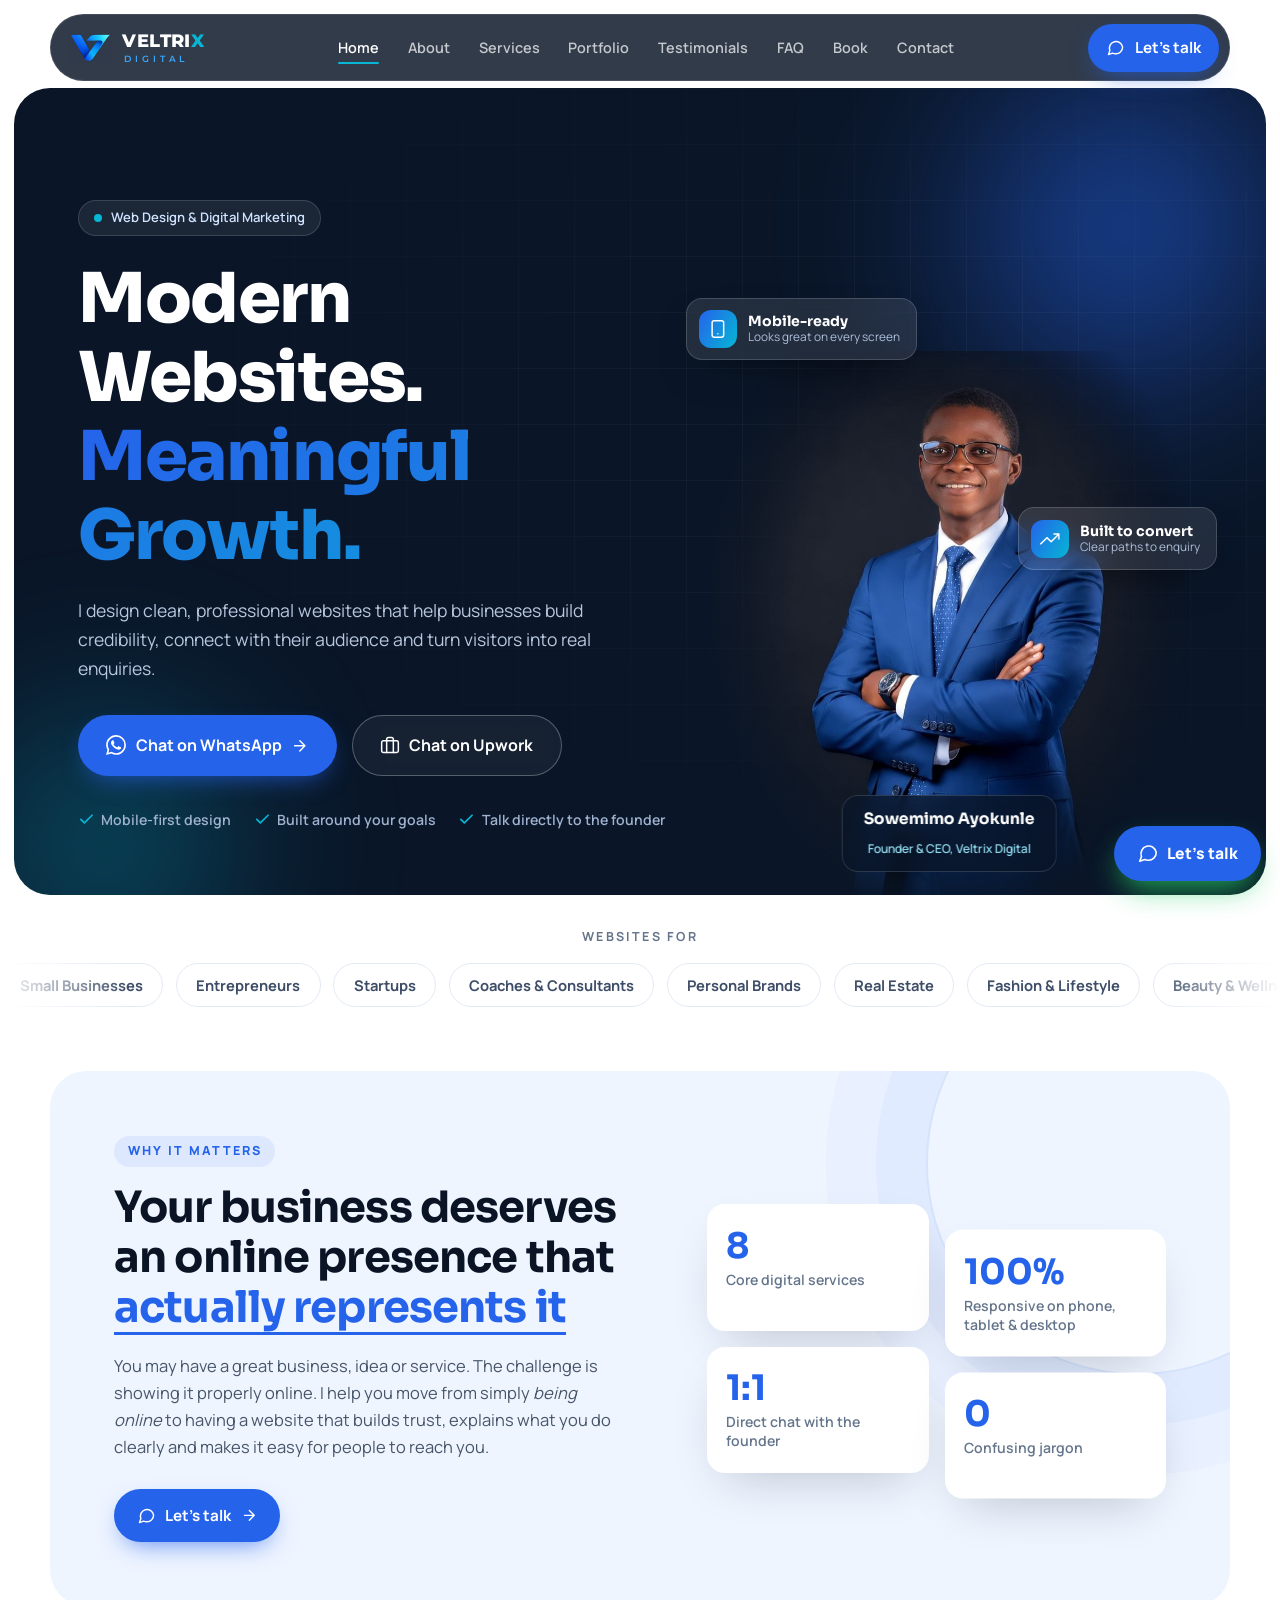
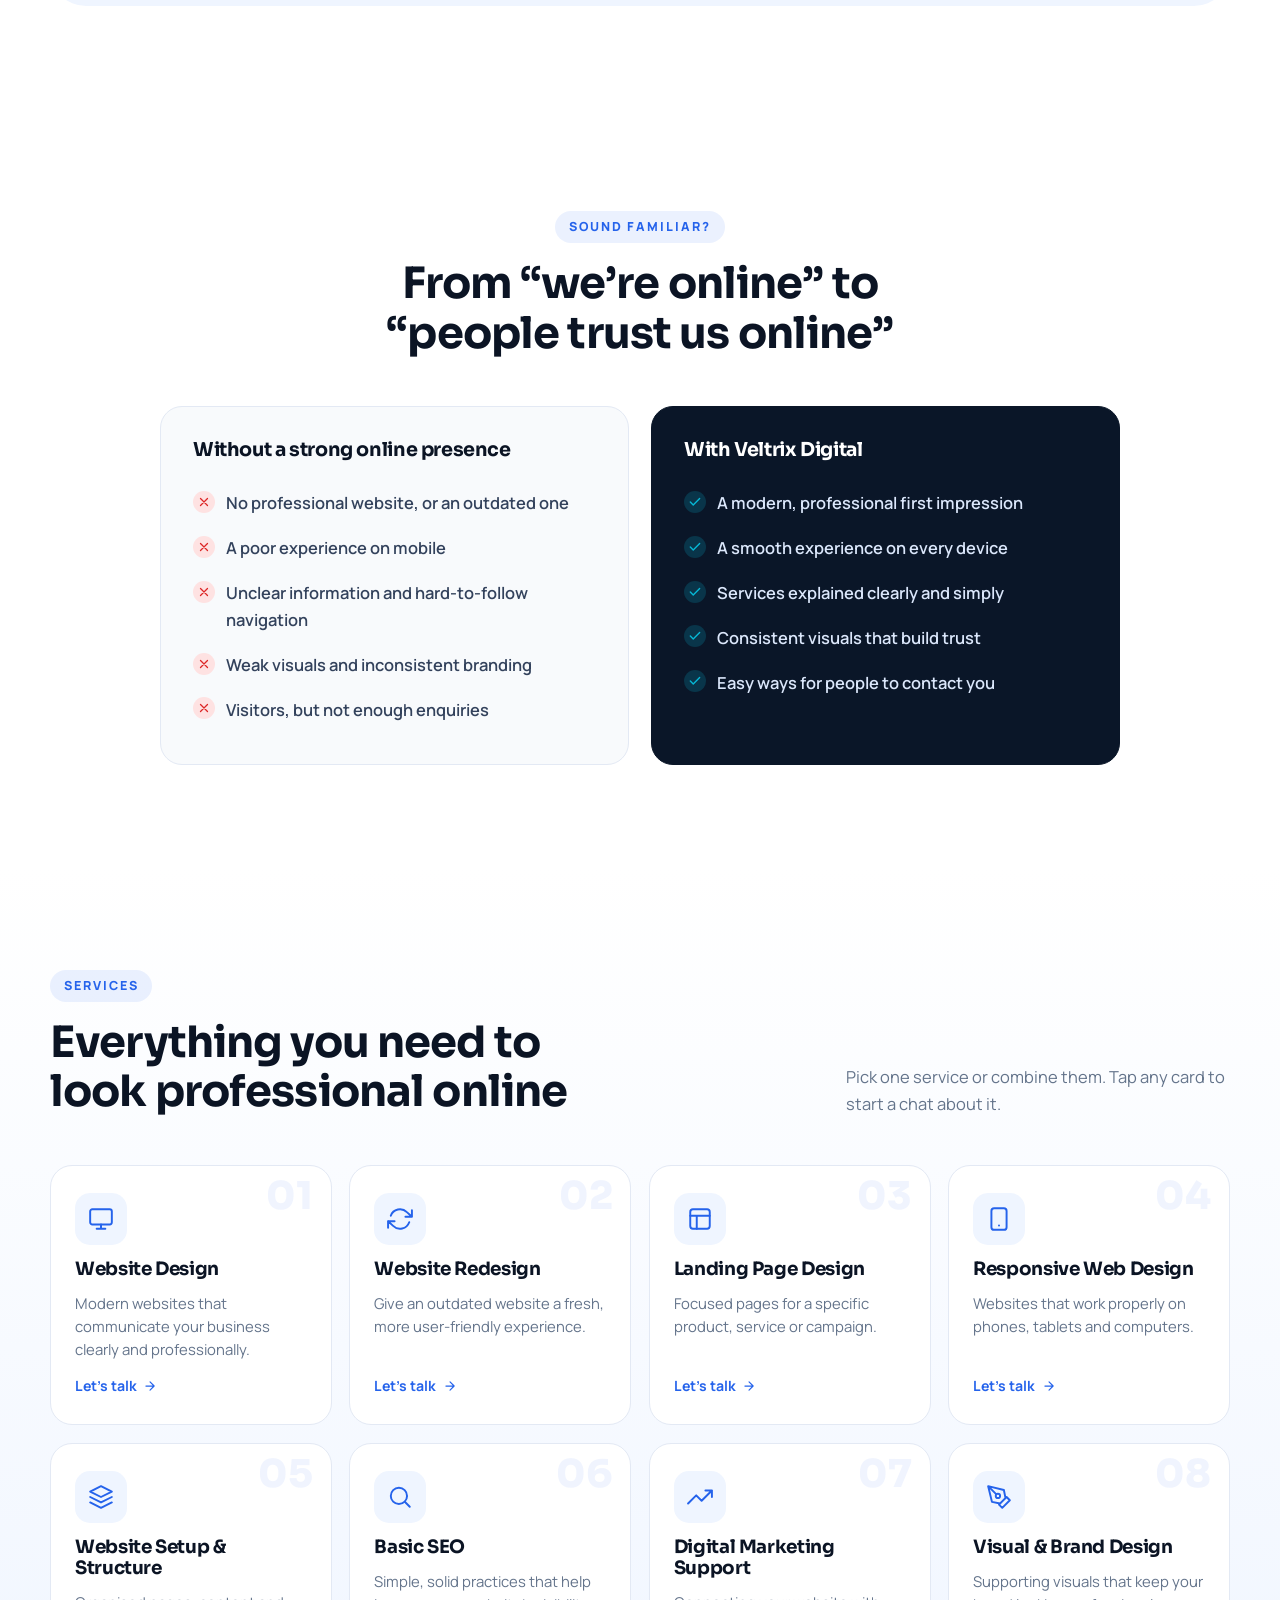
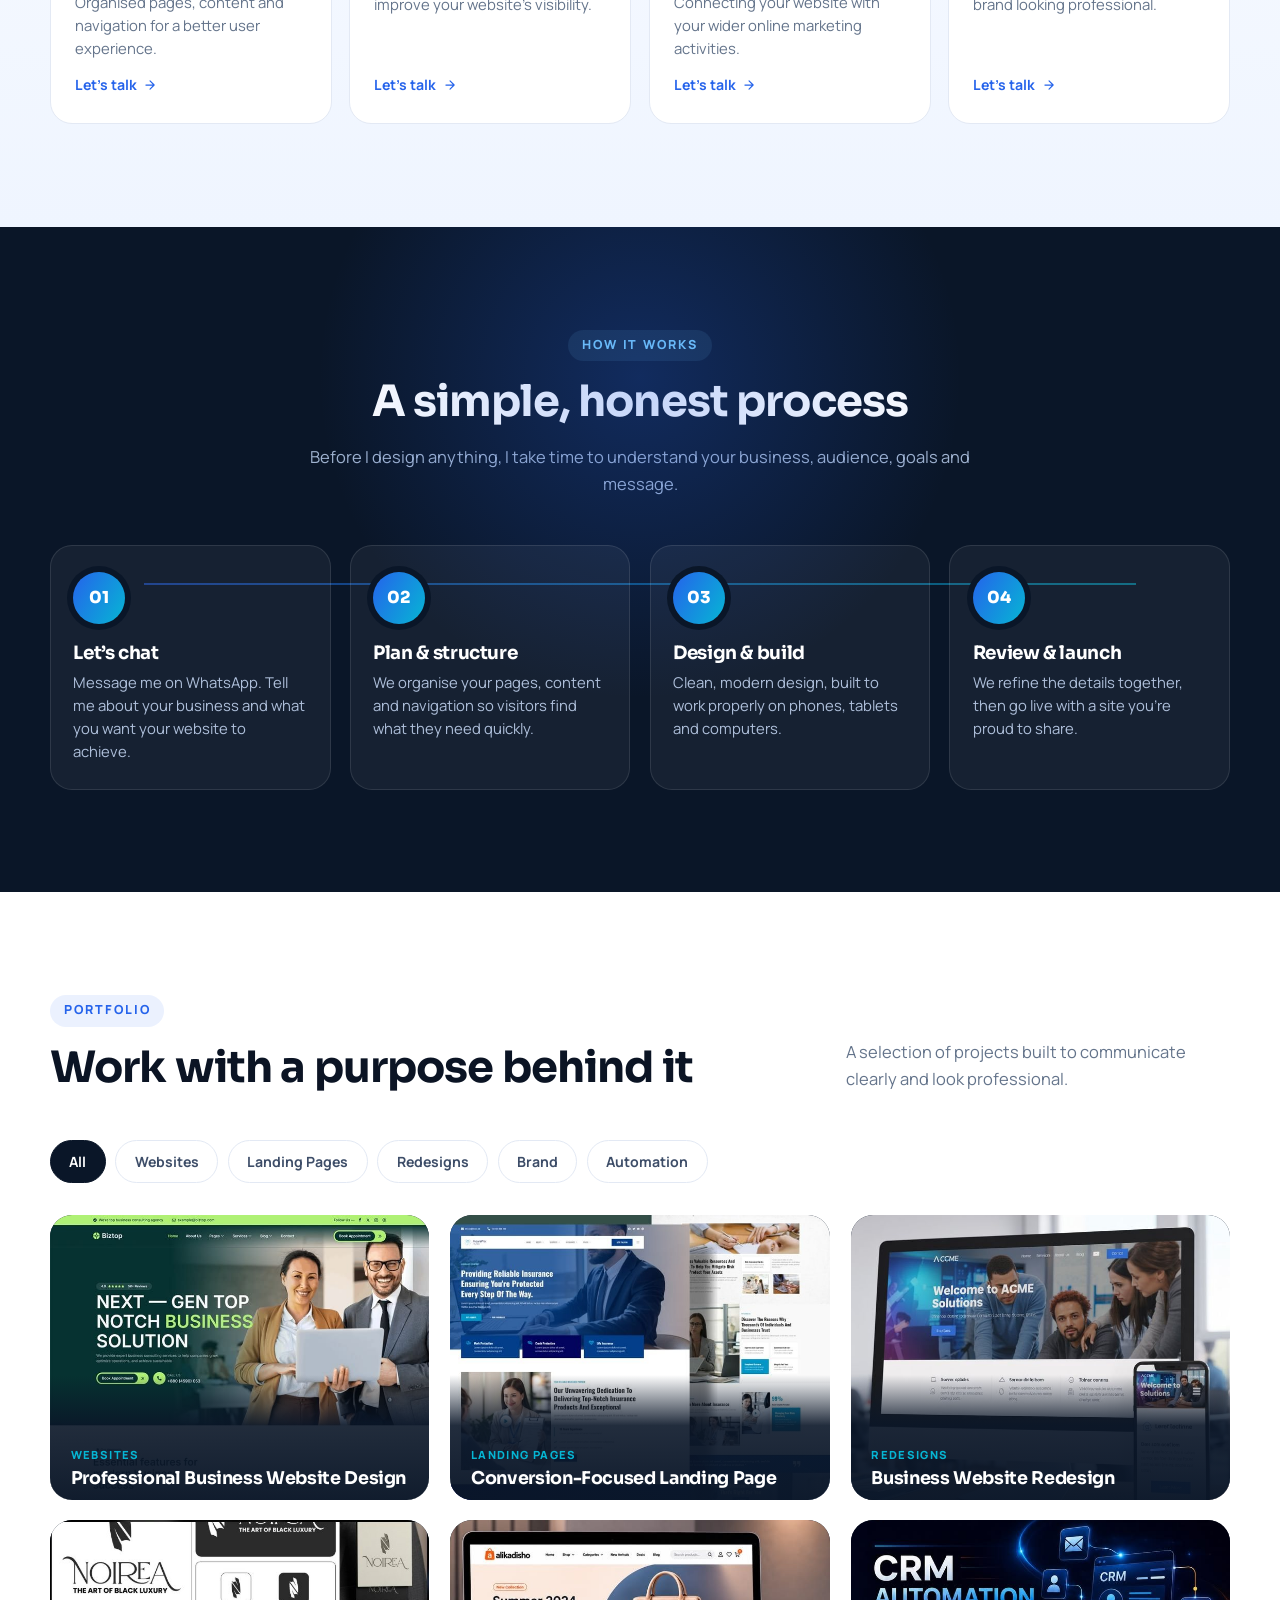
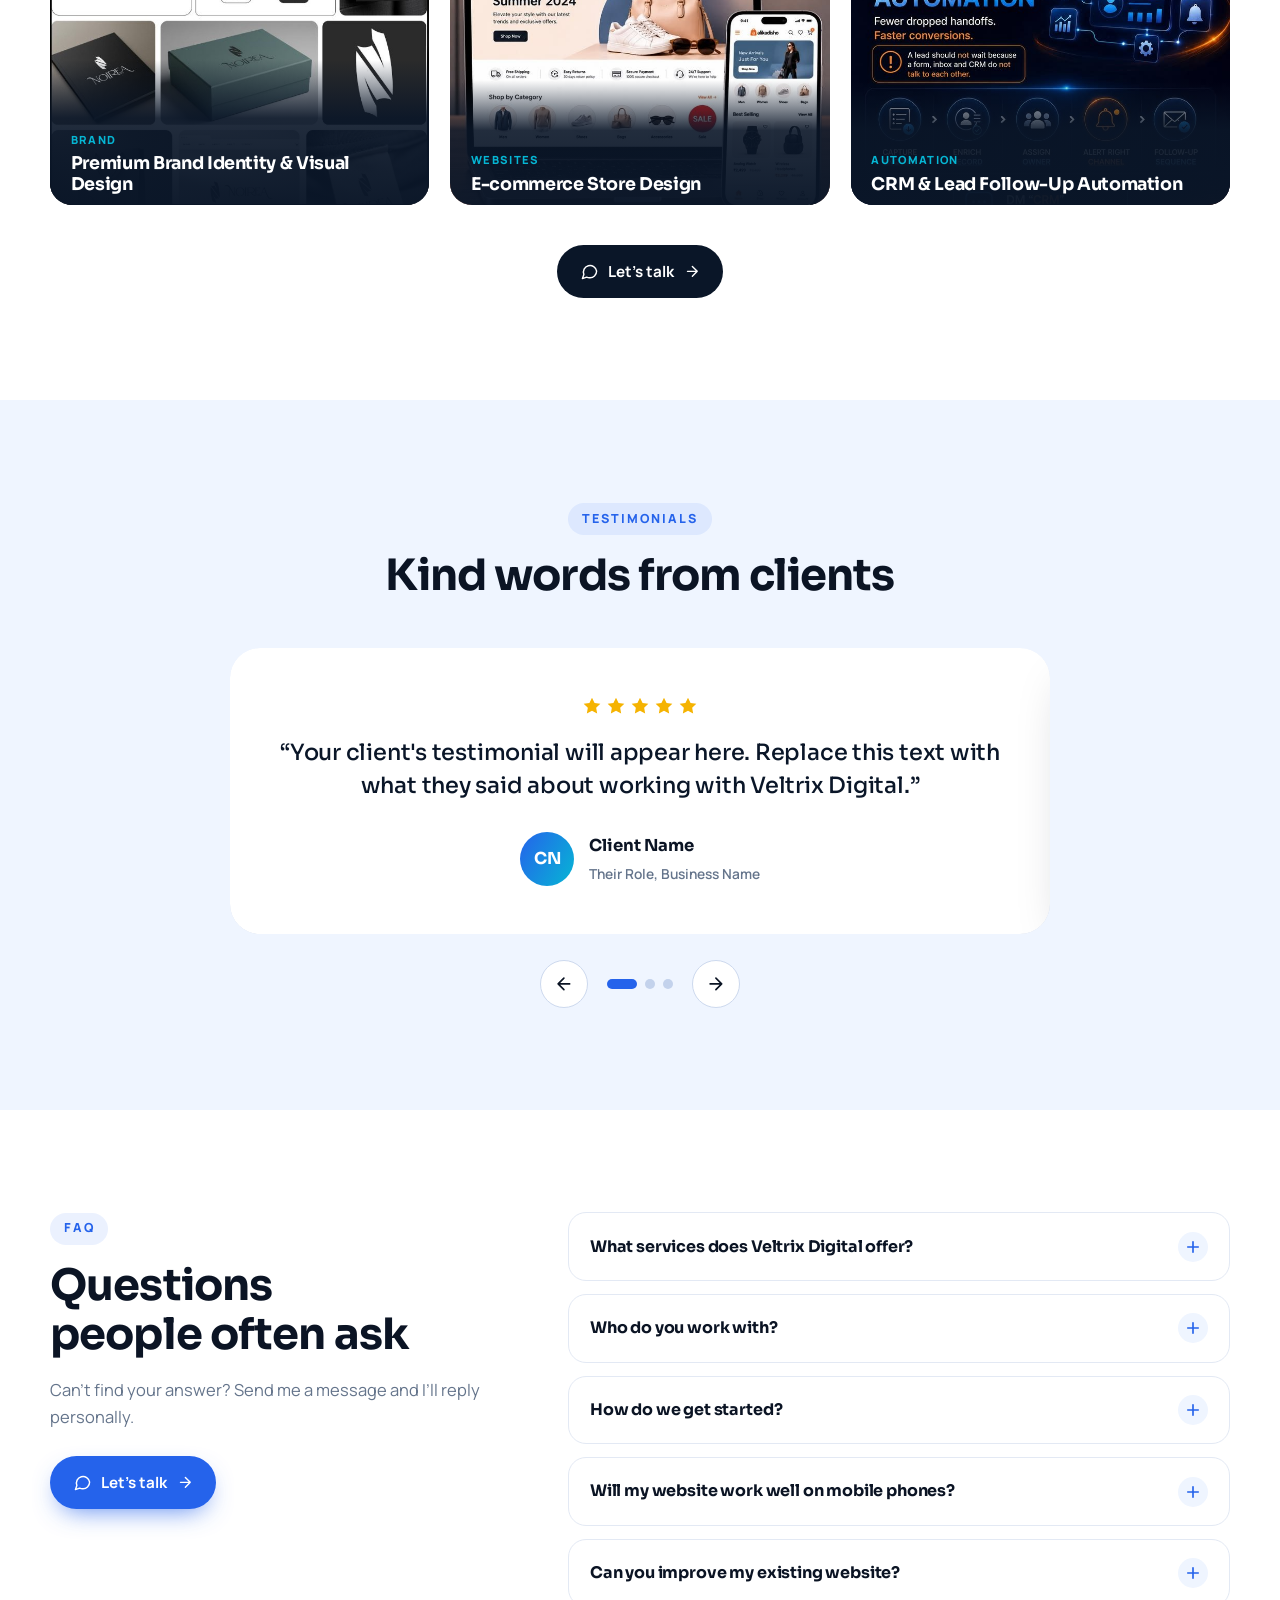
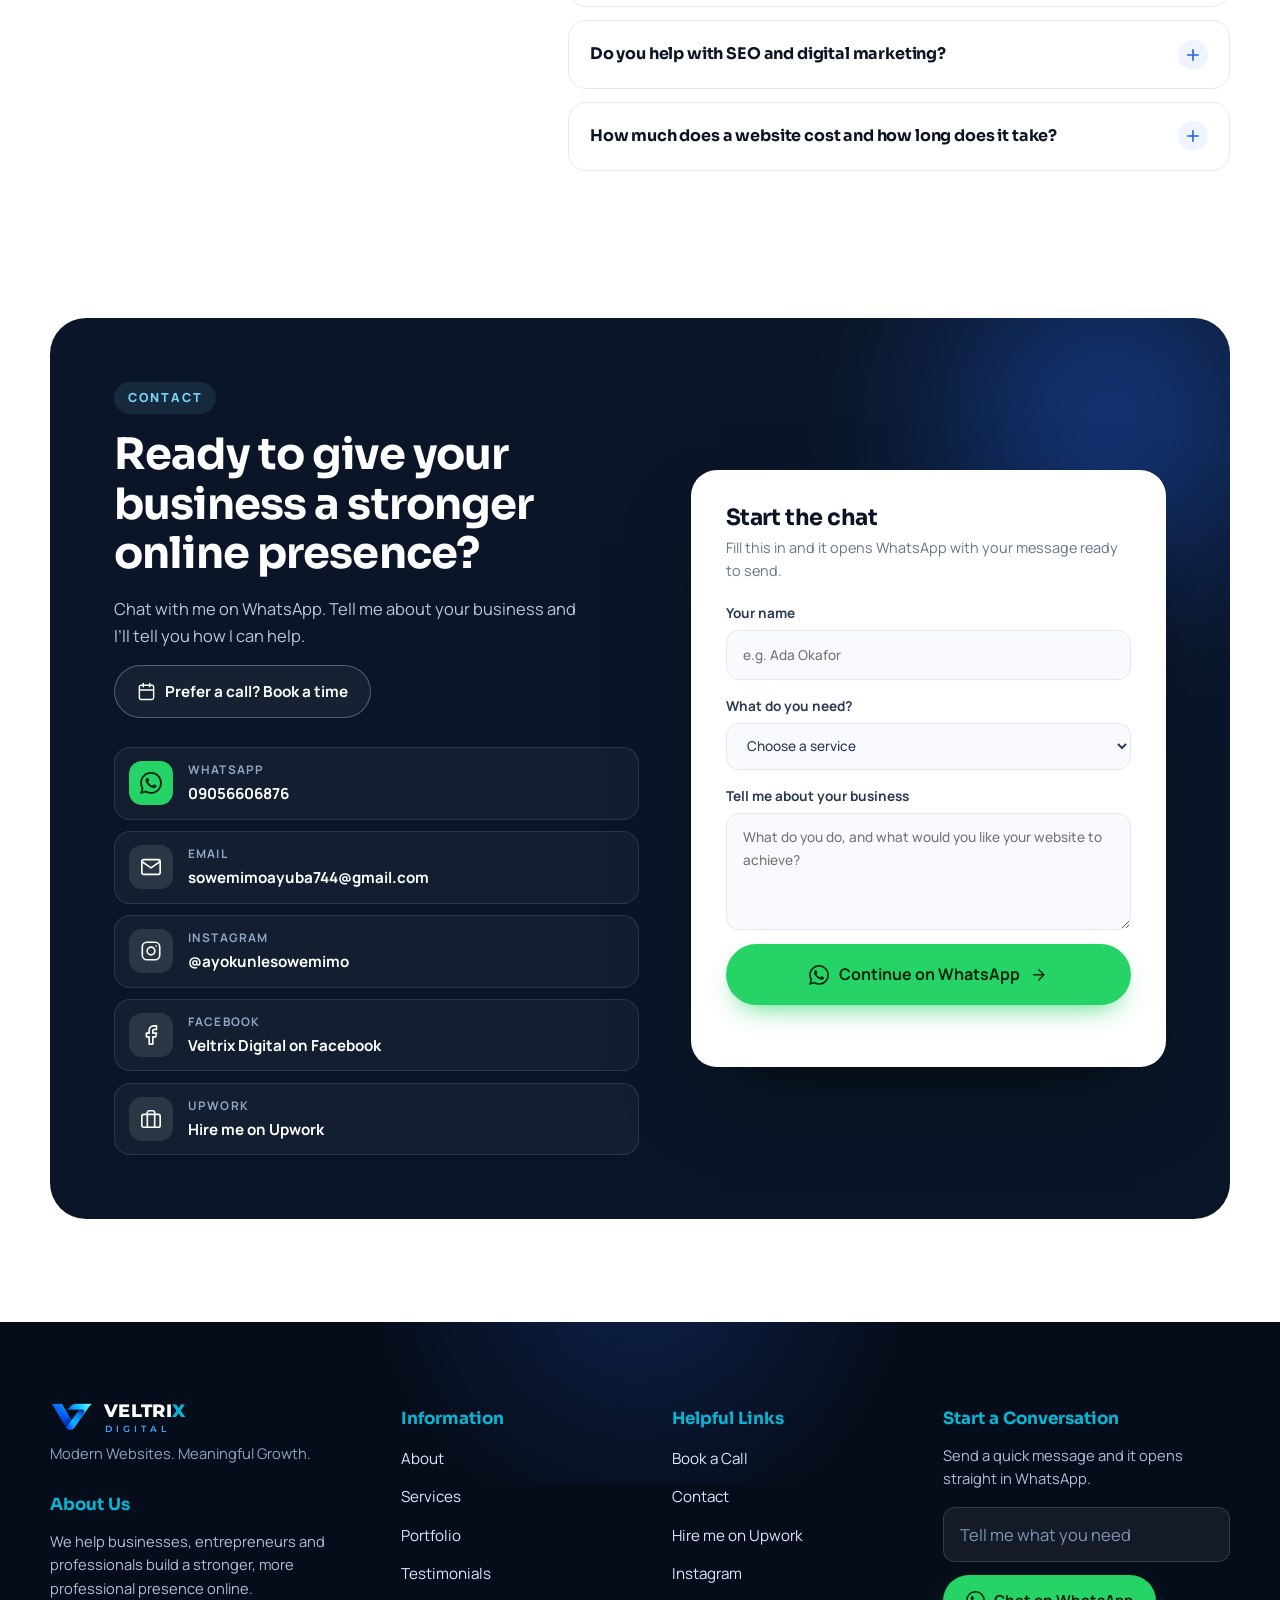
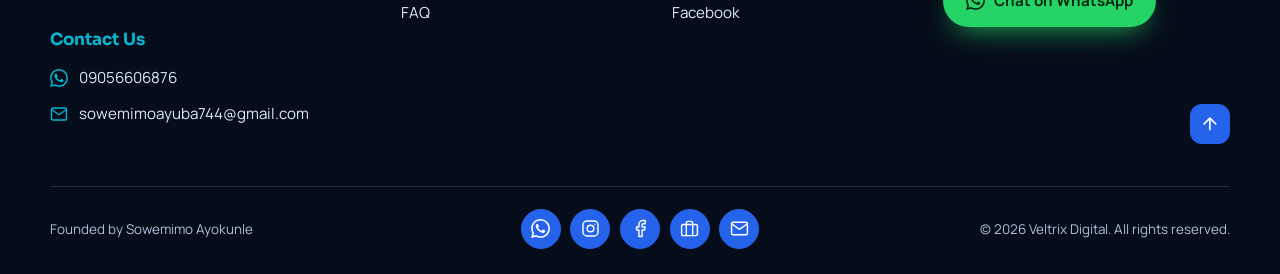
==== commit a8d067fa: "Replace WhatsApp CTAs with Let's talk popup (WhatsApp, email, Upwork); keep hero WhatsApp button Co-" ====
--- a/index.html
+++ b/index.html
@@ -41,6 +41,7 @@
     <symbol id="i-star" viewBox="0 0 24 24"><path d="M12 2l3.09 6.26L22 9.27l-5 4.87 1.18 6.88L12 17.77l-6.18 3.25L7 14.14 2 9.27l6.91-1.01L12 2z" fill="currentColor"/></symbol>
     <symbol id="i-brief" viewBox="0 0 24 24"><g fill="none" stroke="currentColor" stroke-width="1.8" stroke-linecap="round" stroke-linejoin="round"><rect x="2" y="7" width="20" height="14" rx="2"/><path d="M16 21V5a2 2 0 0 0-2-2h-4a2 2 0 0 0-2 2v16"/></g></symbol>
     <symbol id="i-cal" viewBox="0 0 24 24"><g fill="none" stroke="currentColor" stroke-width="1.8" stroke-linecap="round" stroke-linejoin="round"><rect x="3" y="4" width="18" height="18" rx="2"/><path d="M16 2v4M8 2v4M3 10h18"/></g></symbol>
+    <symbol id="i-chat" viewBox="0 0 24 24"><path d="M21 11.5a8.4 8.4 0 0 1-9 8.4 8.6 8.6 0 0 1-3.6-.8L3 21l1.9-5.1A8.4 8.4 0 1 1 21 11.5z" fill="none" stroke="currentColor" stroke-width="1.8" stroke-linecap="round" stroke-linejoin="round"/></symbol>
     <symbol id="i-ext" viewBox="0 0 24 24"><path d="M18 13v6a2 2 0 0 1-2 2H5a2 2 0 0 1-2-2V8a2 2 0 0 1 2-2h6M15 3h6v6M10 14L21 3" fill="none" stroke="currentColor" stroke-width="1.8" stroke-linecap="round" stroke-linejoin="round"/></symbol>
   </defs>
 </svg>
@@ -63,9 +64,9 @@
       <a href="#faq">FAQ</a>
       <a href="book.html">Book</a>
       <a href="#contact">Contact</a>
-      <a href="#" class="btn btn--primary nav__cta-mobile" data-wa><svg><use href="#i-wa"/></svg>Chat on WhatsApp</a>
+      <a href="#" class="btn btn--primary nav__cta-mobile" data-talk><svg><use href="#i-chat"/></svg>Let’s talk</a>
     </nav>
-    <a href="#" class="btn btn--primary nav__cta" data-wa><svg><use href="#i-wa"/></svg><span>Chat on WhatsApp</span></a>
+    <a href="#" class="btn btn--primary nav__cta" data-talk><svg><use href="#i-chat"/></svg><span>Let’s talk</span></a>
     <button class="burger" id="burger" aria-label="Open menu" aria-expanded="false"><span></span><span></span><span></span></button>
   </div>
 </header>
@@ -124,7 +125,7 @@
       <span class="eyebrow">Why it matters</span>
       <h2>Your business deserves an online presence that <span class="underline">actually represents it</span></h2>
       <p>You may have a great business, idea or service. The challenge is showing it properly online. I help you move from simply <em>being online</em> to having a website that builds trust, explains what you do clearly and makes it easy for people to reach you.</p>
-      <a href="#" class="btn btn--primary magnetic" data-wa><svg><use href="#i-wa"/></svg>Chat on WhatsApp<svg class="arr"><use href="#i-arrow"/></svg></a>
+      <a href="#" class="btn btn--primary magnetic" data-talk><svg><use href="#i-chat"/></svg>Let’s talk<svg class="arr"><use href="#i-arrow"/></svg></a>
     </div>
     <div class="value__stats">
       <div class="stat stat--1"><b><span data-count="8">8</span></b><span>Core digital services</span></div>
@@ -218,7 +219,7 @@
     </div>
     <div class="portfolio__grid" id="portfolioGrid"></div>
     <div class="center reveal" style="margin-top:2.5rem">
-      <a href="#" class="btn btn--dark magnetic" data-wa data-msg="Hello Ayuba, I saw your portfolio and I'd like to talk about my project."><svg><use href="#i-wa"/></svg>Chat on WhatsApp about your project<svg class="arr"><use href="#i-arrow"/></svg></a>
+      <a href="#" class="btn btn--dark magnetic" data-talk data-msg="Hello Ayuba, I saw your portfolio and I'd like to talk about my project."><svg><use href="#i-chat"/></svg>Let’s talk<svg class="arr"><use href="#i-arrow"/></svg></a>
     </div>
   </div>
 </section>
@@ -248,7 +249,7 @@
       <span class="eyebrow">FAQ</span>
       <h2>Questions people often ask</h2>
       <p>Can’t find your answer? Send me a message and I’ll reply personally.</p>
-      <a href="#" class="btn btn--primary magnetic" data-wa data-msg="Hello Ayuba, I have a question about your website design services."><svg><use href="#i-wa"/></svg>Ask on WhatsApp<svg class="arr"><use href="#i-arrow"/></svg></a>
+      <a href="#" class="btn btn--primary magnetic" data-talk data-msg="Hello Ayuba, I have a question about your website design services."><svg><use href="#i-chat"/></svg>Let’s talk<svg class="arr"><use href="#i-arrow"/></svg></a>
     </div>
     <div class="acc reveal" id="acc" style="--d:.1s">
       <div class="acc__item"><button class="acc__q" aria-expanded="false"><span>What services does Veltrix Digital offer?</span><svg><use href="#i-plus"/></svg></button><div class="acc__a"><div><p>Website design, website redesign, landing page design, responsive web design, website setup and structure, basic SEO, digital marketing support, and visual &amp; brand design.</p></div></div></div>
@@ -360,10 +361,22 @@
 </footer>
 
 <!-- Floating WhatsApp -->
-<a href="#" class="fab" data-wa aria-label="Chat on WhatsApp"><span class="fab__tip">Chat on WhatsApp</span><svg><use href="#i-wa"/></svg></a>
+<button type="button" class="fab fab--talk" data-talk aria-label="Let’s talk"><svg><use href="#i-chat"/></svg><span>Let’s talk</span></button>
 
 <!-- Lightbox -->
 <div class="lightbox" id="lightbox" hidden><button class="lightbox__close" aria-label="Close"><svg><use href="#i-x"/></svg></button><img alt=""><p></p></div>
+
+<!-- Let's talk modal -->
+<div class="talk" id="talk" hidden role="dialog" aria-modal="true" aria-labelledby="talkTitle">
+  <div class="talk__box">
+    <button class="talk__close" type="button" aria-label="Close"><svg><use href="#i-x"/></svg></button>
+    <h3 id="talkTitle">Let’s talk, your way.</h3>
+    <p>Pick whatever feels easiest. I’ll meet you there.</p>
+    <a class="talk__opt" id="talkWa" href="#" target="_blank" rel="noopener"><span class="talk__ic talk__ic--wa"><svg><use href="#i-wa"/></svg></span><span>Chat on WhatsApp</span><svg class="talk__go"><use href="#i-arrow"/></svg></a>
+    <a class="talk__opt" id="talkMail" href="#"><span class="talk__ic"><svg><use href="#i-mail"/></svg></span><span>Send me an email</span><svg class="talk__go"><use href="#i-arrow"/></svg></a>
+    <a class="talk__opt" id="talkUp" href="#" target="_blank" rel="noopener"><span class="talk__ic"><svg><use href="#i-brief"/></svg></span><span>Message me on Upwork</span><svg class="talk__go"><use href="#i-arrow"/></svg></a>
+  </div>
+</div>
 
 <script src="site-data.js"></script>
 <script src="script.js"></script>
--- a/style.css
+++ b/style.css
@@ -352,6 +352,28 @@
 .fab__tip{position:absolute;right:72px;background:var(--navy);color:#fff;font-size:.82rem;font-weight:700;padding:.45rem .85rem;border-radius:10px;white-space:nowrap;opacity:0;transform:translateX(10px);pointer-events:none;transition:all .35s var(--ease)}
 .fab:hover .fab__tip{opacity:1;transform:none}
 @keyframes fabpulse{0%{box-shadow:0 0 0 0 rgba(37,211,102,.55),0 14px 30px -8px rgba(37,211,102,.8)}70%,100%{box-shadow:0 0 0 20px rgba(37,211,102,0),0 14px 30px -8px rgba(37,211,102,.8)}}
+
+/* ===== Let's talk ===== */
+.fab--talk{width:auto;height:auto;padding:.9rem 1.4rem;border-radius:999px;background:var(--blue);gap:.55rem;display:inline-flex;align-items:center;border:0;cursor:pointer;font-weight:800;font-size:.98rem;font-family:var(--f-body);animation:fabpulse2 2.8s infinite}
+.fab--talk svg{width:22px;height:22px}
+.fab--talk:hover{transform:translateY(-4px) scale(1.04);background:var(--blue-2)}
+@keyframes fabpulse2{0%{box-shadow:0 0 0 0 rgba(37,99,235,.5),0 14px 30px -8px rgba(37,99,235,.8)}70%,100%{box-shadow:0 0 0 18px rgba(37,99,235,0),0 14px 30px -8px rgba(37,99,235,.8)}}
+.talk{position:fixed;inset:0;z-index:300;background:rgba(5,10,20,.6);backdrop-filter:blur(6px);-webkit-backdrop-filter:blur(6px);display:grid;place-items:center;padding:1.2rem;opacity:0;transition:opacity .35s}
+.talk[hidden]{display:none}
+.talk.show{opacity:1}
+.talk__box{position:relative;width:min(470px,100%);background:#fff;color:var(--ink);border-radius:26px;padding:2rem 1.8rem 1.8rem;box-shadow:0 40px 90px -30px rgba(0,0,0,.6);transform:translateY(24px) scale(.96);transition:transform .5s var(--ease)}
+.talk.show .talk__box{transform:none}
+.talk__box h3{font-size:1.55rem;margin-bottom:.4rem;padding-right:2.5rem}
+.talk__box>p{color:var(--slate);margin-bottom:1.4rem;font-size:.97rem}
+.talk__close{position:absolute;top:1.2rem;right:1.2rem;width:38px;height:38px;border-radius:50%;border:0;background:var(--tint);color:var(--navy);display:grid;place-items:center;cursor:pointer;transition:transform .35s var(--ease),background .3s}
+.talk__close:hover{transform:rotate(90deg);background:#dbe7fb}
+.talk__opt{display:flex;align-items:center;gap:.9rem;padding:.95rem 1.1rem;margin-bottom:.7rem;border:1.5px solid var(--line);border-radius:16px;font-weight:700;transition:transform .4s var(--ease),border-color .3s,box-shadow .4s,background .3s}
+.talk__opt>span:nth-child(2){flex:1}
+.talk__opt:hover{transform:translateX(6px);border-color:var(--blue);background:#f7faff;box-shadow:0 16px 30px -20px rgba(37,99,235,.6)}
+.talk__ic{width:42px;height:42px;border-radius:12px;background:var(--tint);color:var(--blue);display:grid;place-items:center;flex:none}
+.talk__ic--wa{background:var(--wa);color:#05260f}
+.talk__go{width:1.1em;height:1.1em;color:var(--slate);transition:transform .35s var(--ease),color .3s}
+.talk__opt:hover .talk__go{transform:translateX(4px);color:var(--blue)}
 
 /* ===== Lightbox ===== */
 .lightbox{position:fixed;inset:0;z-index:200;background:rgba(5,10,20,.92);backdrop-filter:blur(8px);display:flex;flex-direction:column;align-items:center;overflow:auto;padding:4.5rem 1rem 2rem;gap:.8rem;opacity:0;transition:opacity .35s}
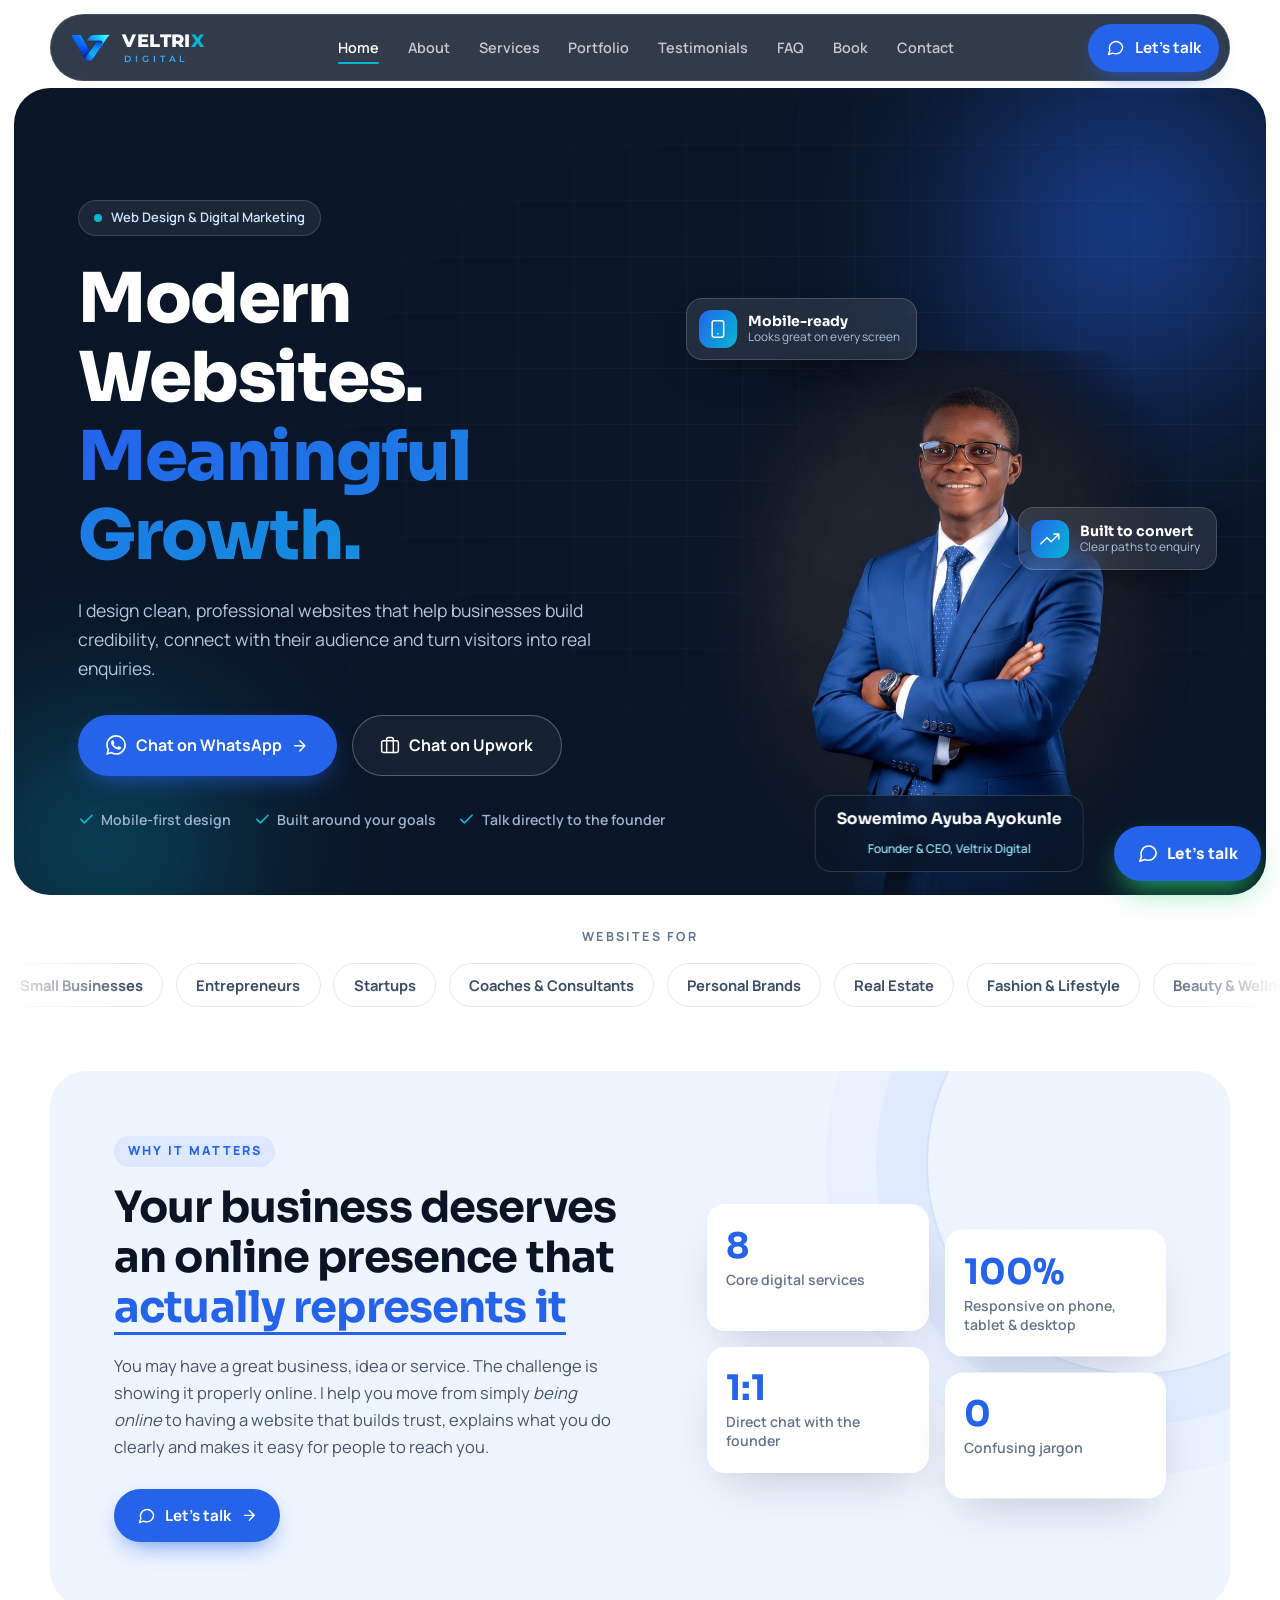
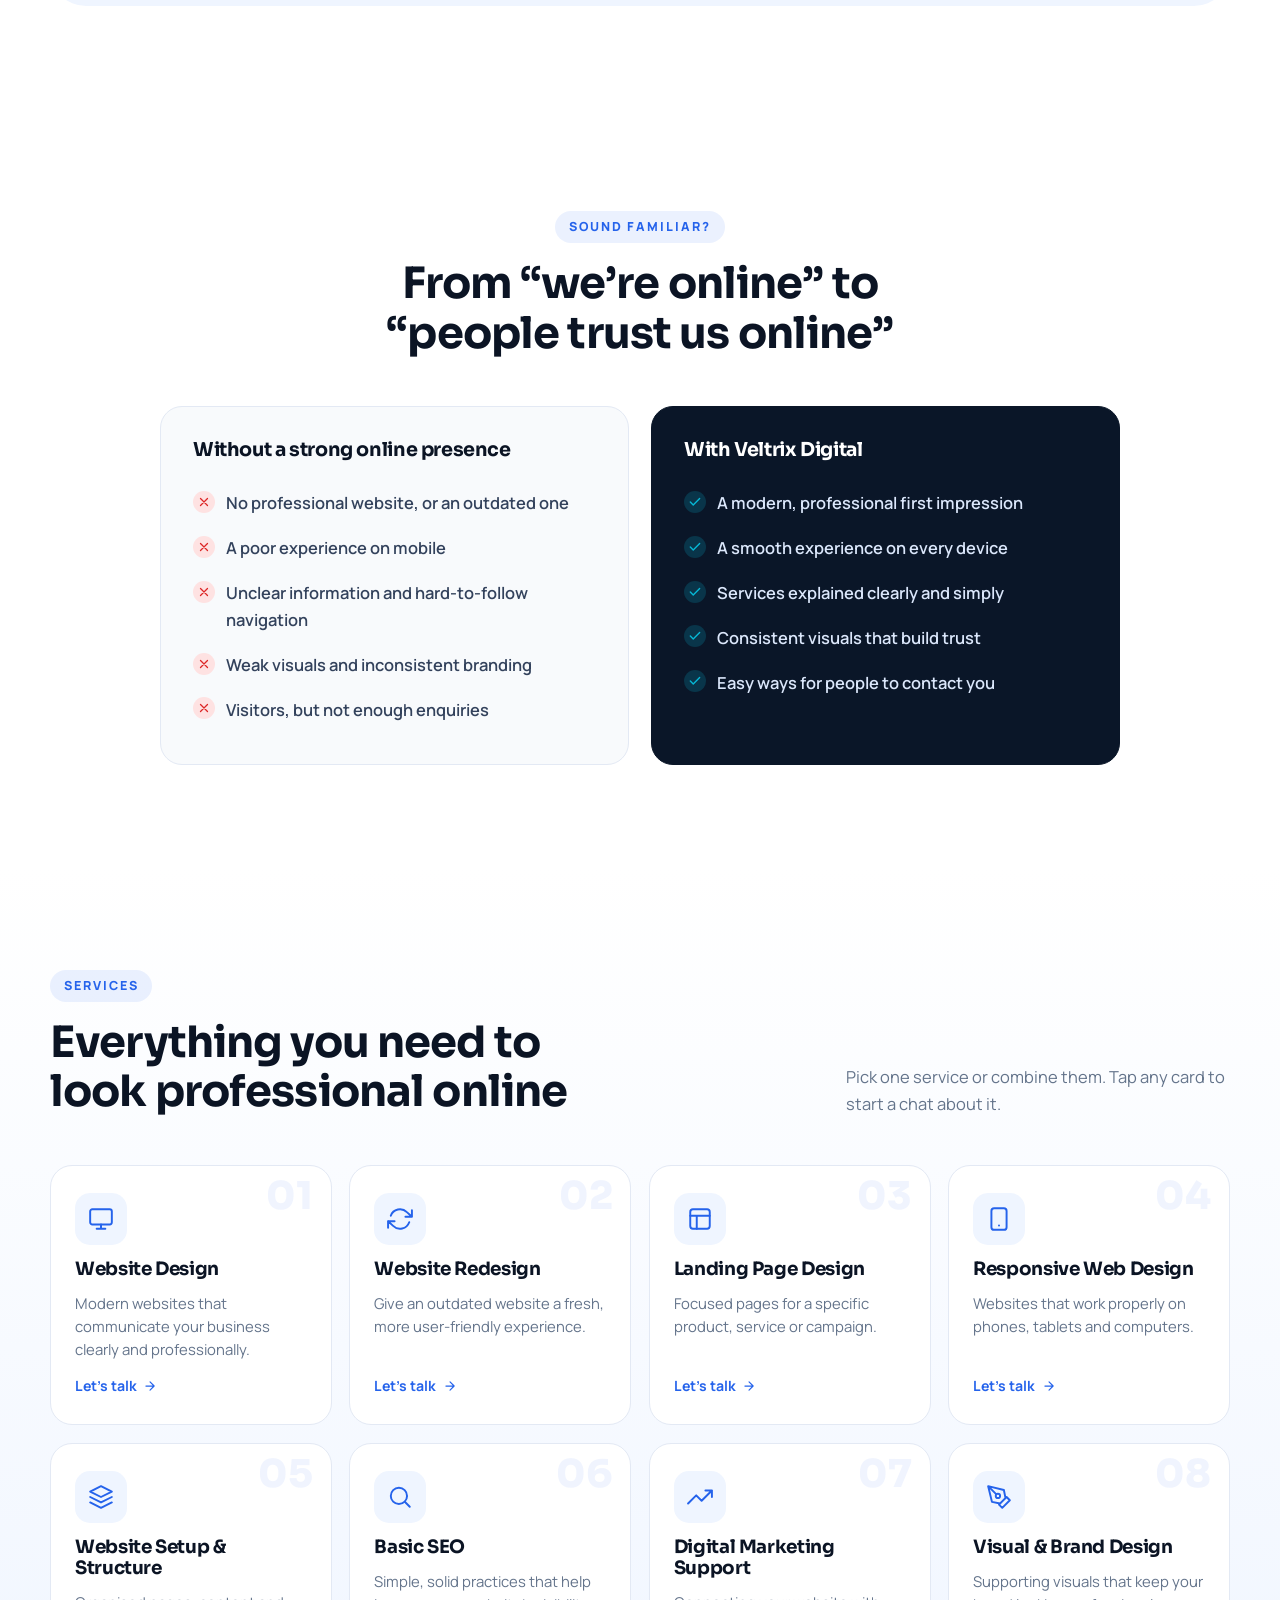
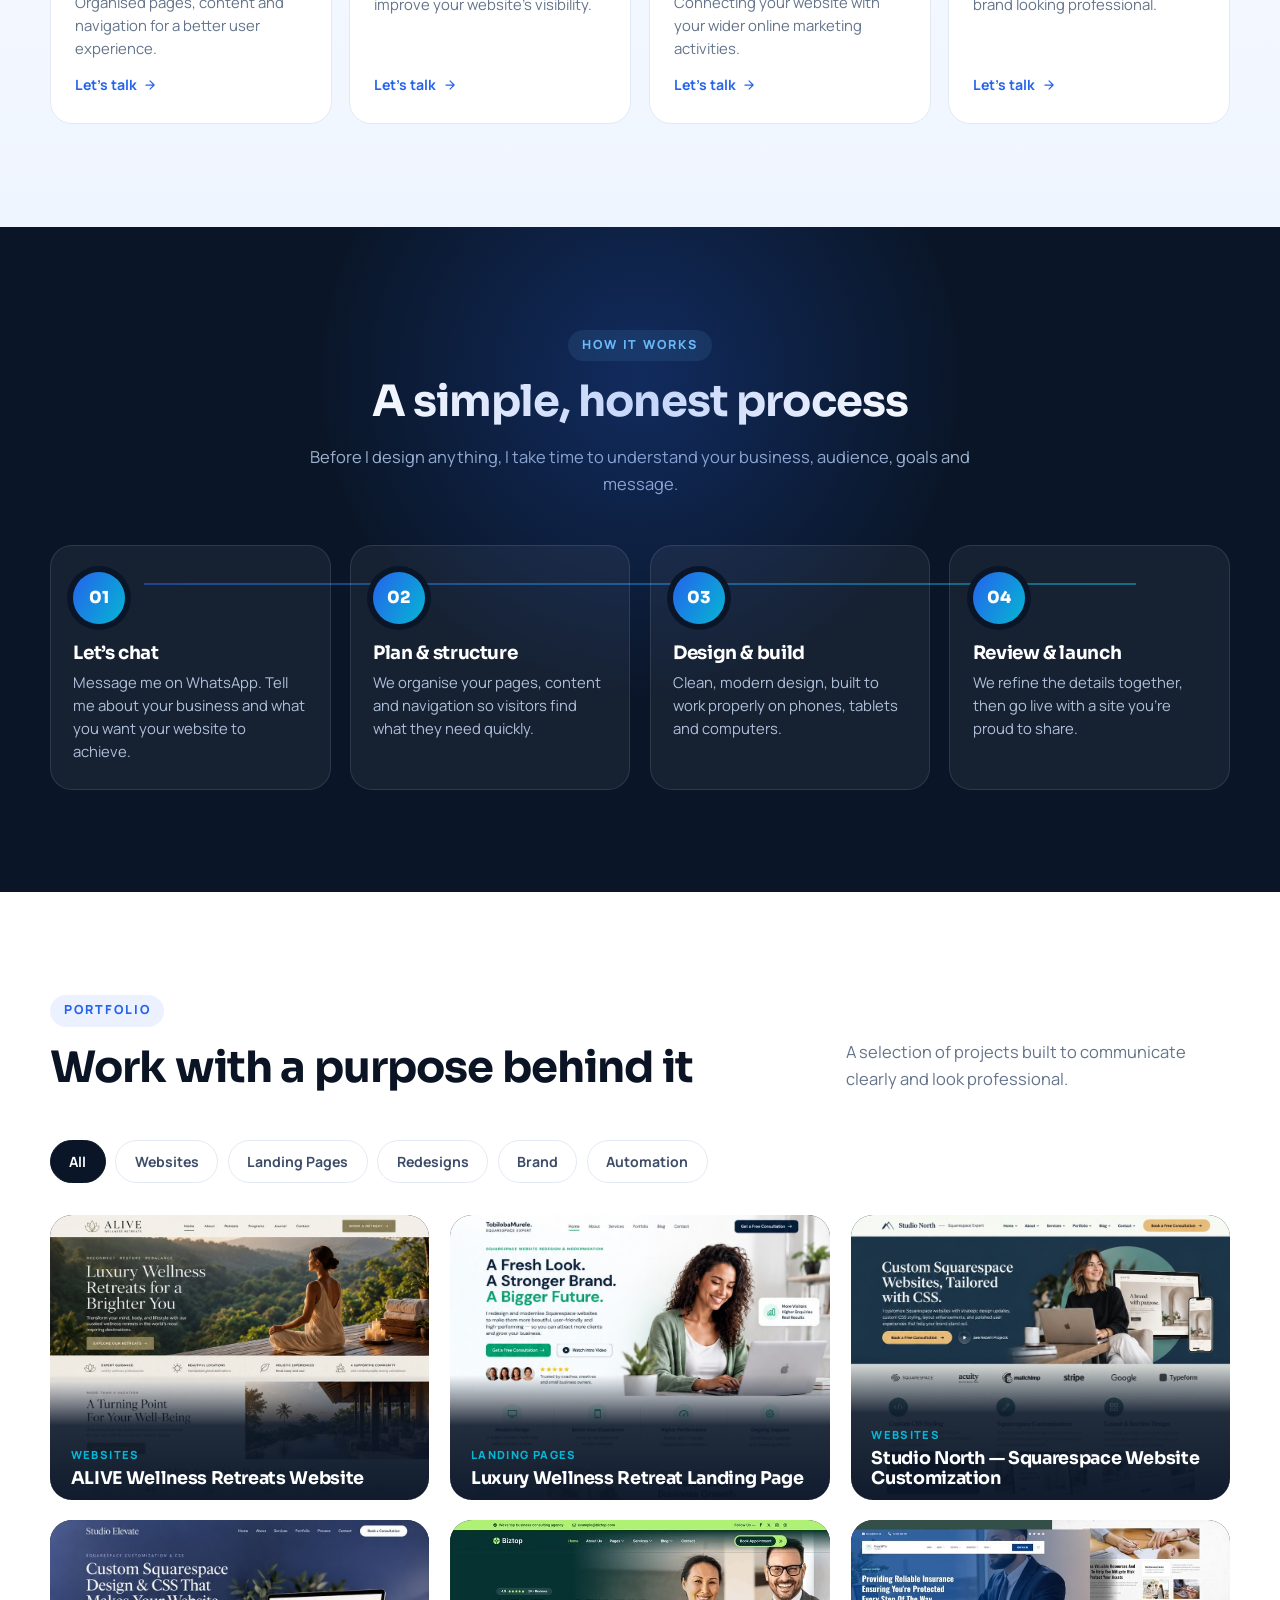
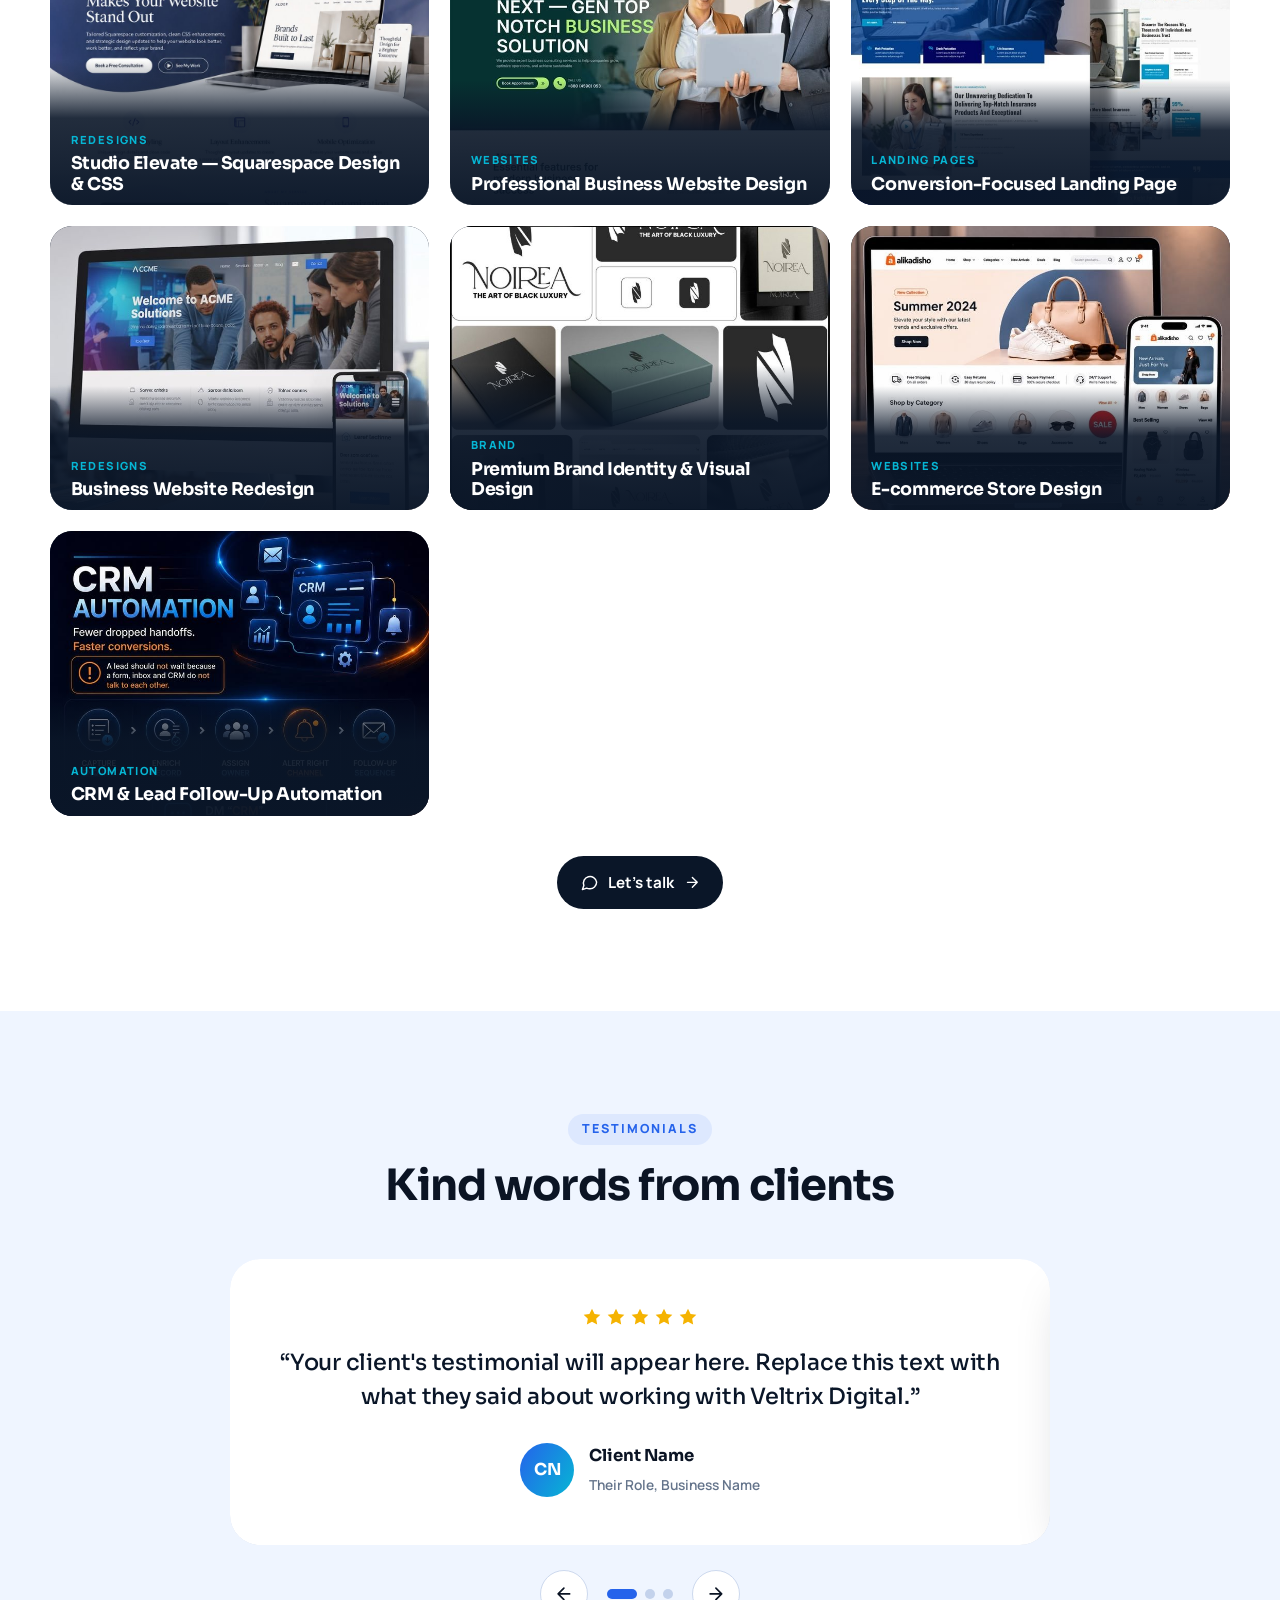
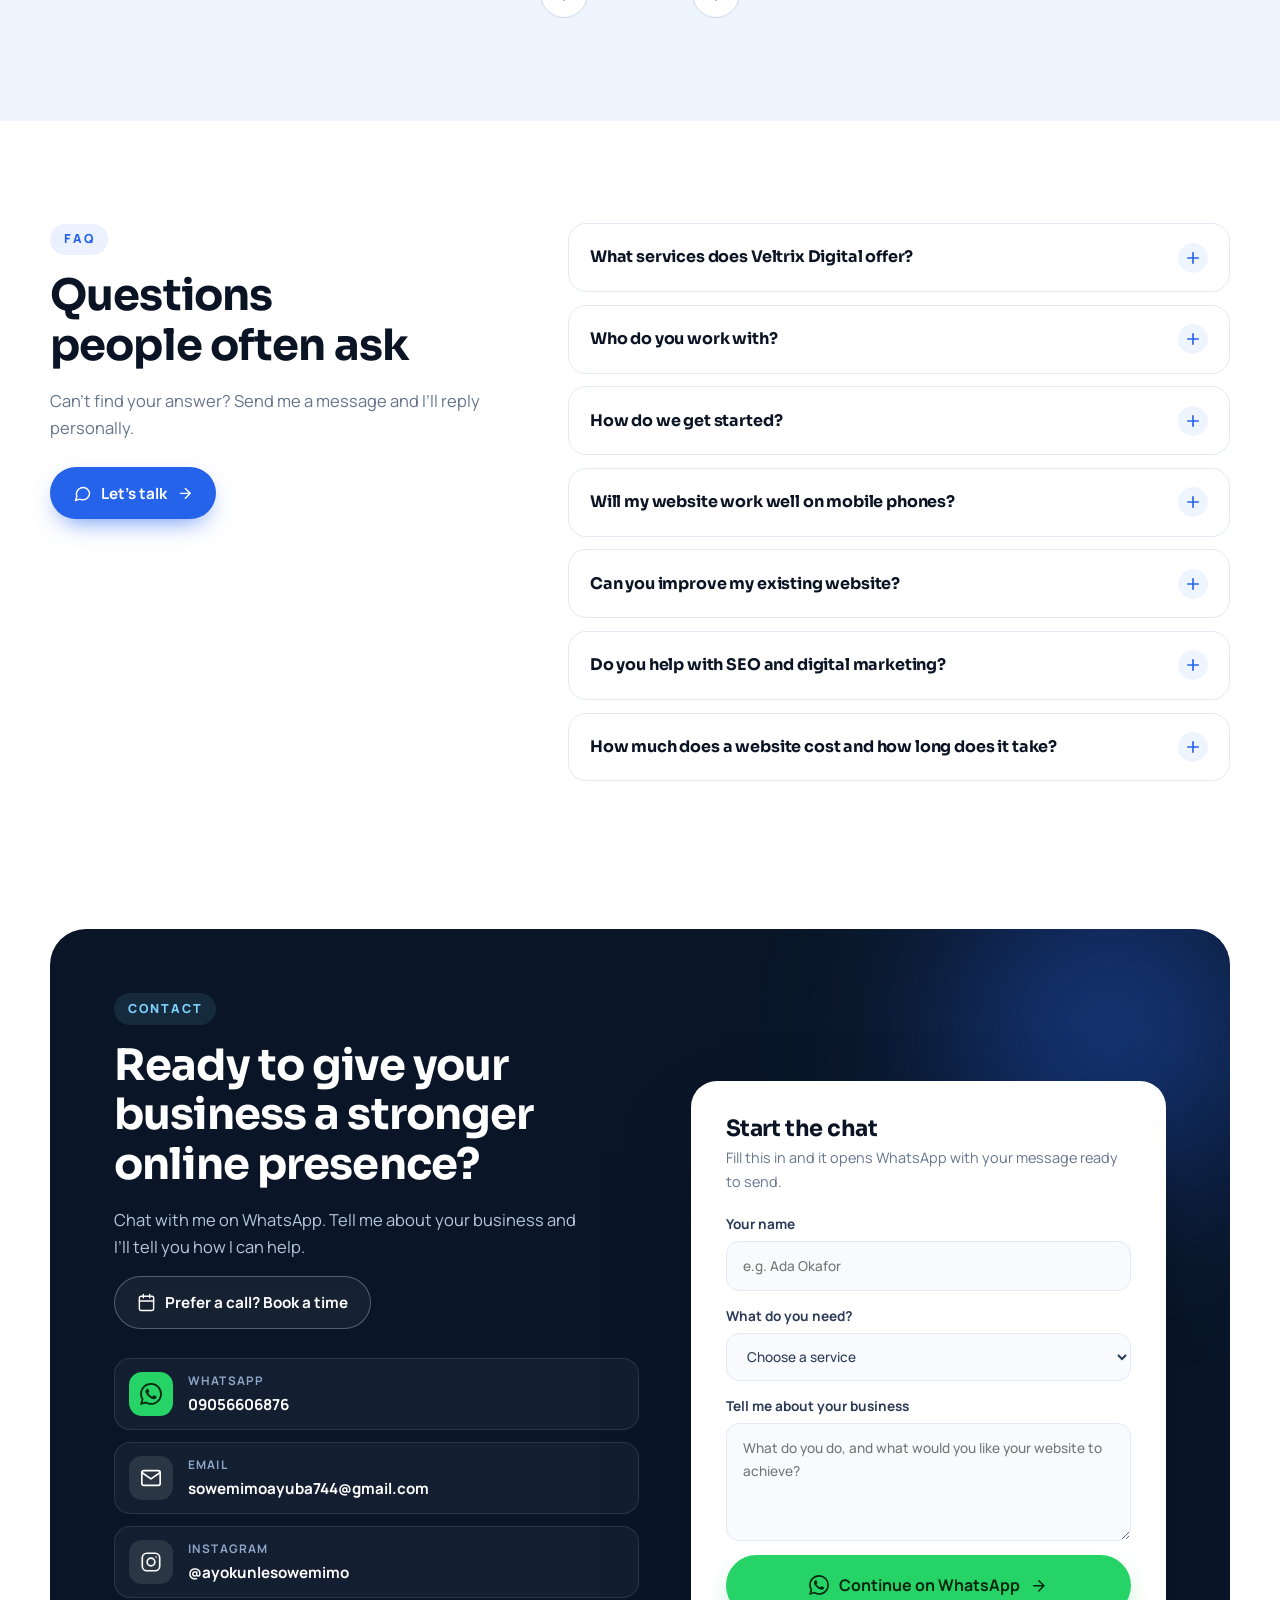
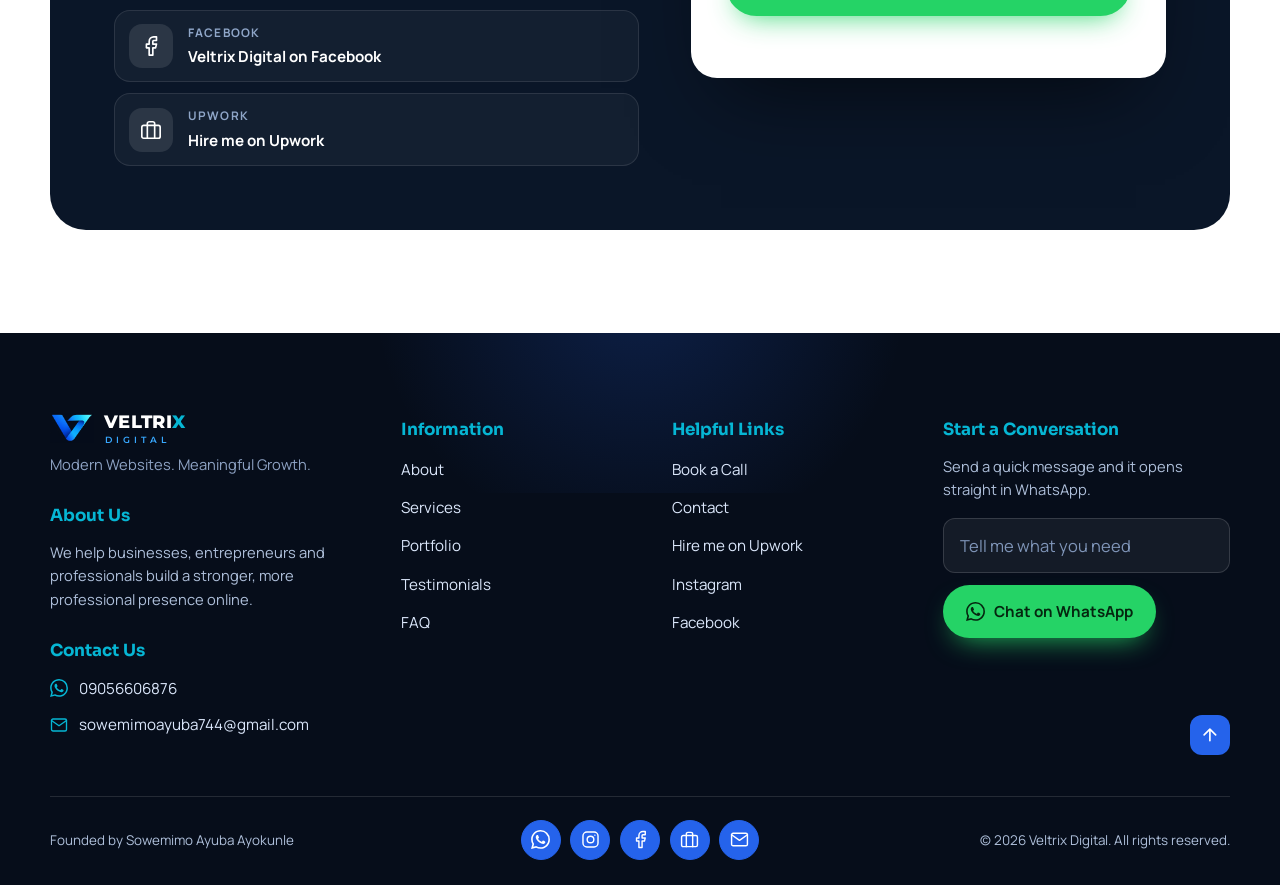
==== commit 3e51f283: "Add Project 02 image; use full founder name Sowemimo Ayuba Ayokunle Co-Authored-By: Claude Sonnet 5." ====
--- a/index.html
+++ b/index.html
@@ -99,11 +99,11 @@
 
     <div class="hero__visual reveal" style="--d:.2s">
       <div class="hero__photo" id="tilt">
-        <img src="assets/founder.jpg" alt="Sowemimo Ayokunle, Founder and CEO of Veltrix Digital" width="900" height="1020" fetchpriority="high">
+        <img src="assets/founder.jpg" alt="Sowemimo Ayuba Ayokunle, Founder and CEO of Veltrix Digital" width="900" height="1020" fetchpriority="high">
       </div>
       <div class="float float--a"><span class="float__icon"><svg><use href="#i-phone"/></svg></span><div><b>Mobile-ready</b><small>Looks great on every screen</small></div></div>
       <div class="float float--b"><span class="float__icon"><svg><use href="#i-chart"/></svg></span><div><b>Built to convert</b><small>Clear paths to enquiry</small></div></div>
-      <div class="nametag"><b>Sowemimo Ayokunle</b><small>Founder &amp; CEO, Veltrix Digital</small></div>
+      <div class="nametag"><b>Sowemimo Ayuba Ayokunle</b><small>Founder &amp; CEO, Veltrix Digital</small></div>
     </div>
   </div>
 </section>
@@ -348,7 +348,7 @@
   </div>
   <div class="wrap footer__line"></div>
   <div class="wrap footer__bottom">
-    <span class="footer__copy">Founded by Sowemimo Ayokunle</span>
+    <span class="footer__copy">Founded by Sowemimo Ayuba Ayokunle</span>
     <div class="socials">
       <a href="#" data-wa aria-label="WhatsApp"><svg><use href="#i-wa"/></svg></a>
       <a href="#" data-ig aria-label="Instagram" target="_blank" rel="noopener"><svg><use href="#i-ig"/></svg></a>
@@ -375,6 +375,7 @@
     <a class="talk__opt" id="talkWa" href="#" target="_blank" rel="noopener"><span class="talk__ic talk__ic--wa"><svg><use href="#i-wa"/></svg></span><span>Chat on WhatsApp</span><svg class="talk__go"><use href="#i-arrow"/></svg></a>
     <a class="talk__opt" id="talkMail" href="#"><span class="talk__ic"><svg><use href="#i-mail"/></svg></span><span>Send me an email</span><svg class="talk__go"><use href="#i-arrow"/></svg></a>
     <a class="talk__opt" id="talkUp" href="#" target="_blank" rel="noopener"><span class="talk__ic"><svg><use href="#i-brief"/></svg></span><span>Message me on Upwork</span><svg class="talk__go"><use href="#i-arrow"/></svg></a>
+    <a class="talk__opt" href="book.html"><span class="talk__ic"><svg><use href="#i-cal"/></svg></span><span>Book a free 30-minute call</span><svg class="talk__go"><use href="#i-arrow"/></svg></a>
   </div>
 </div>
 
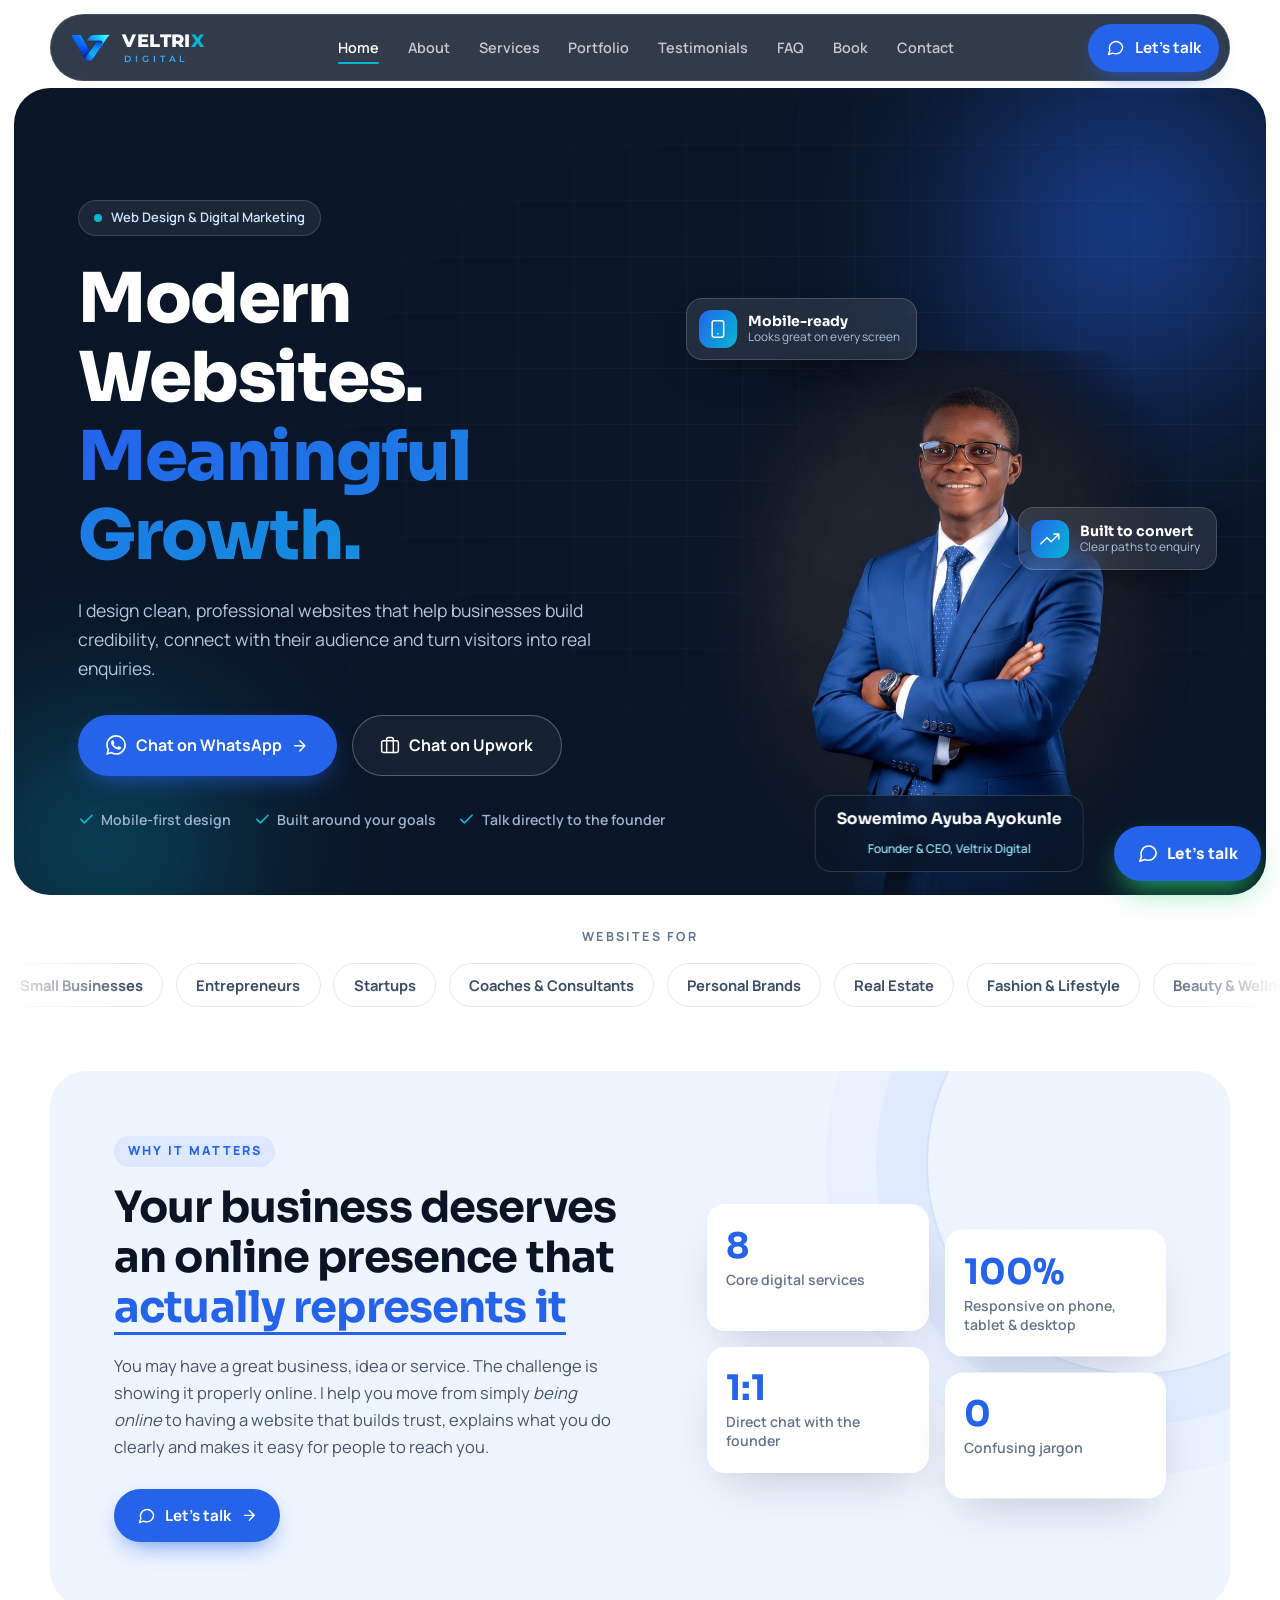
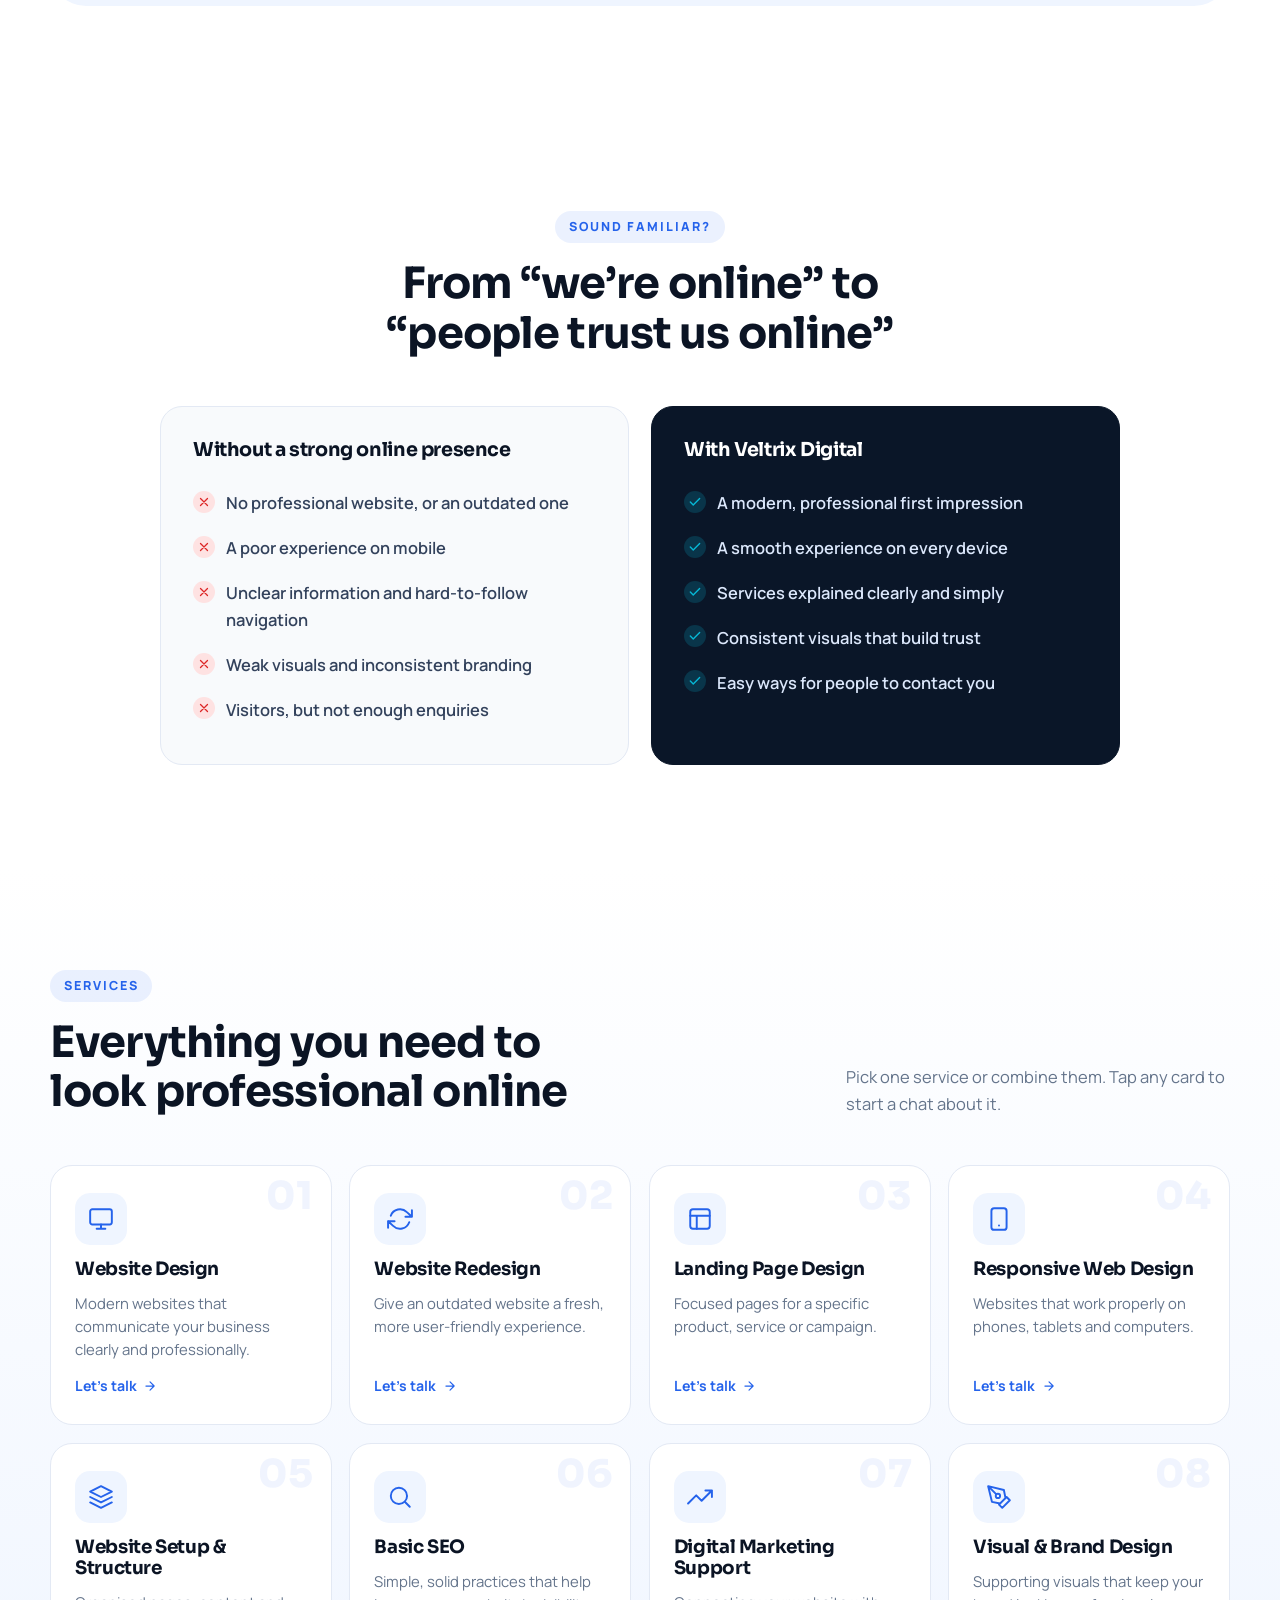
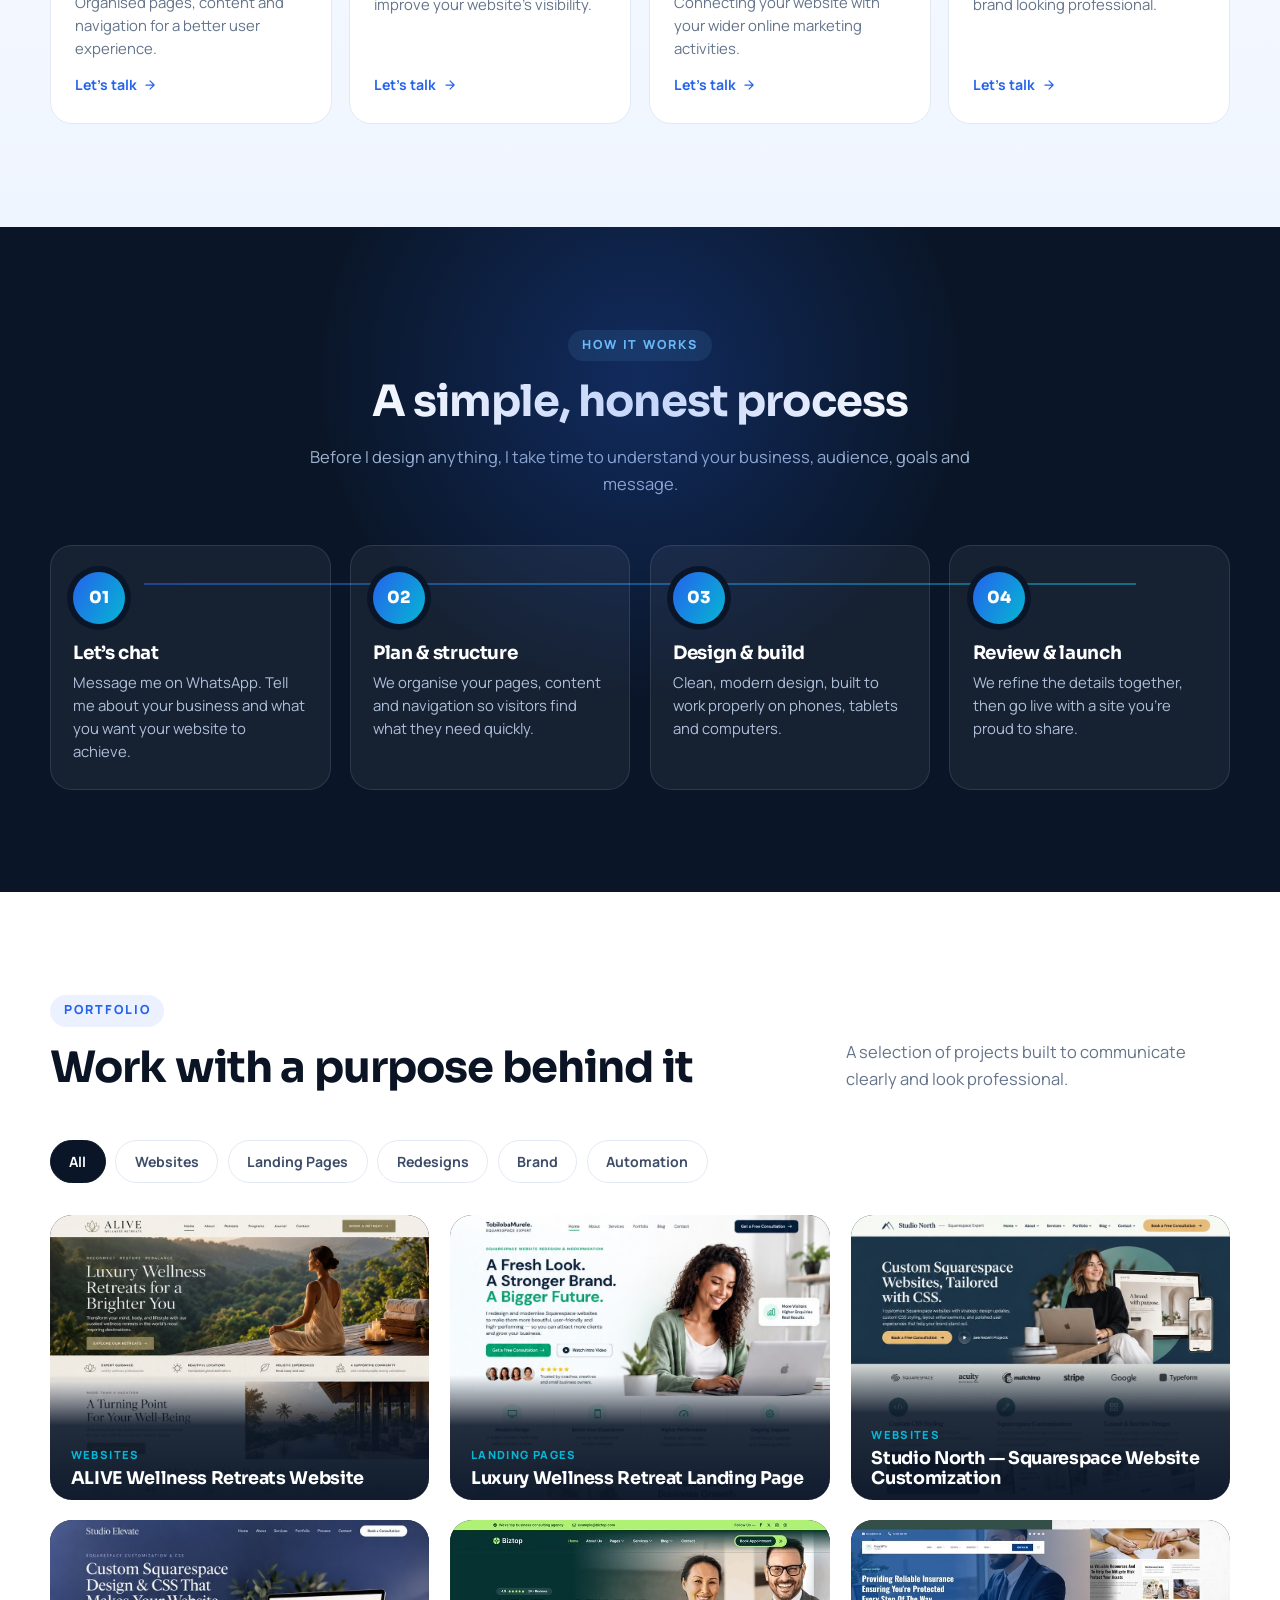
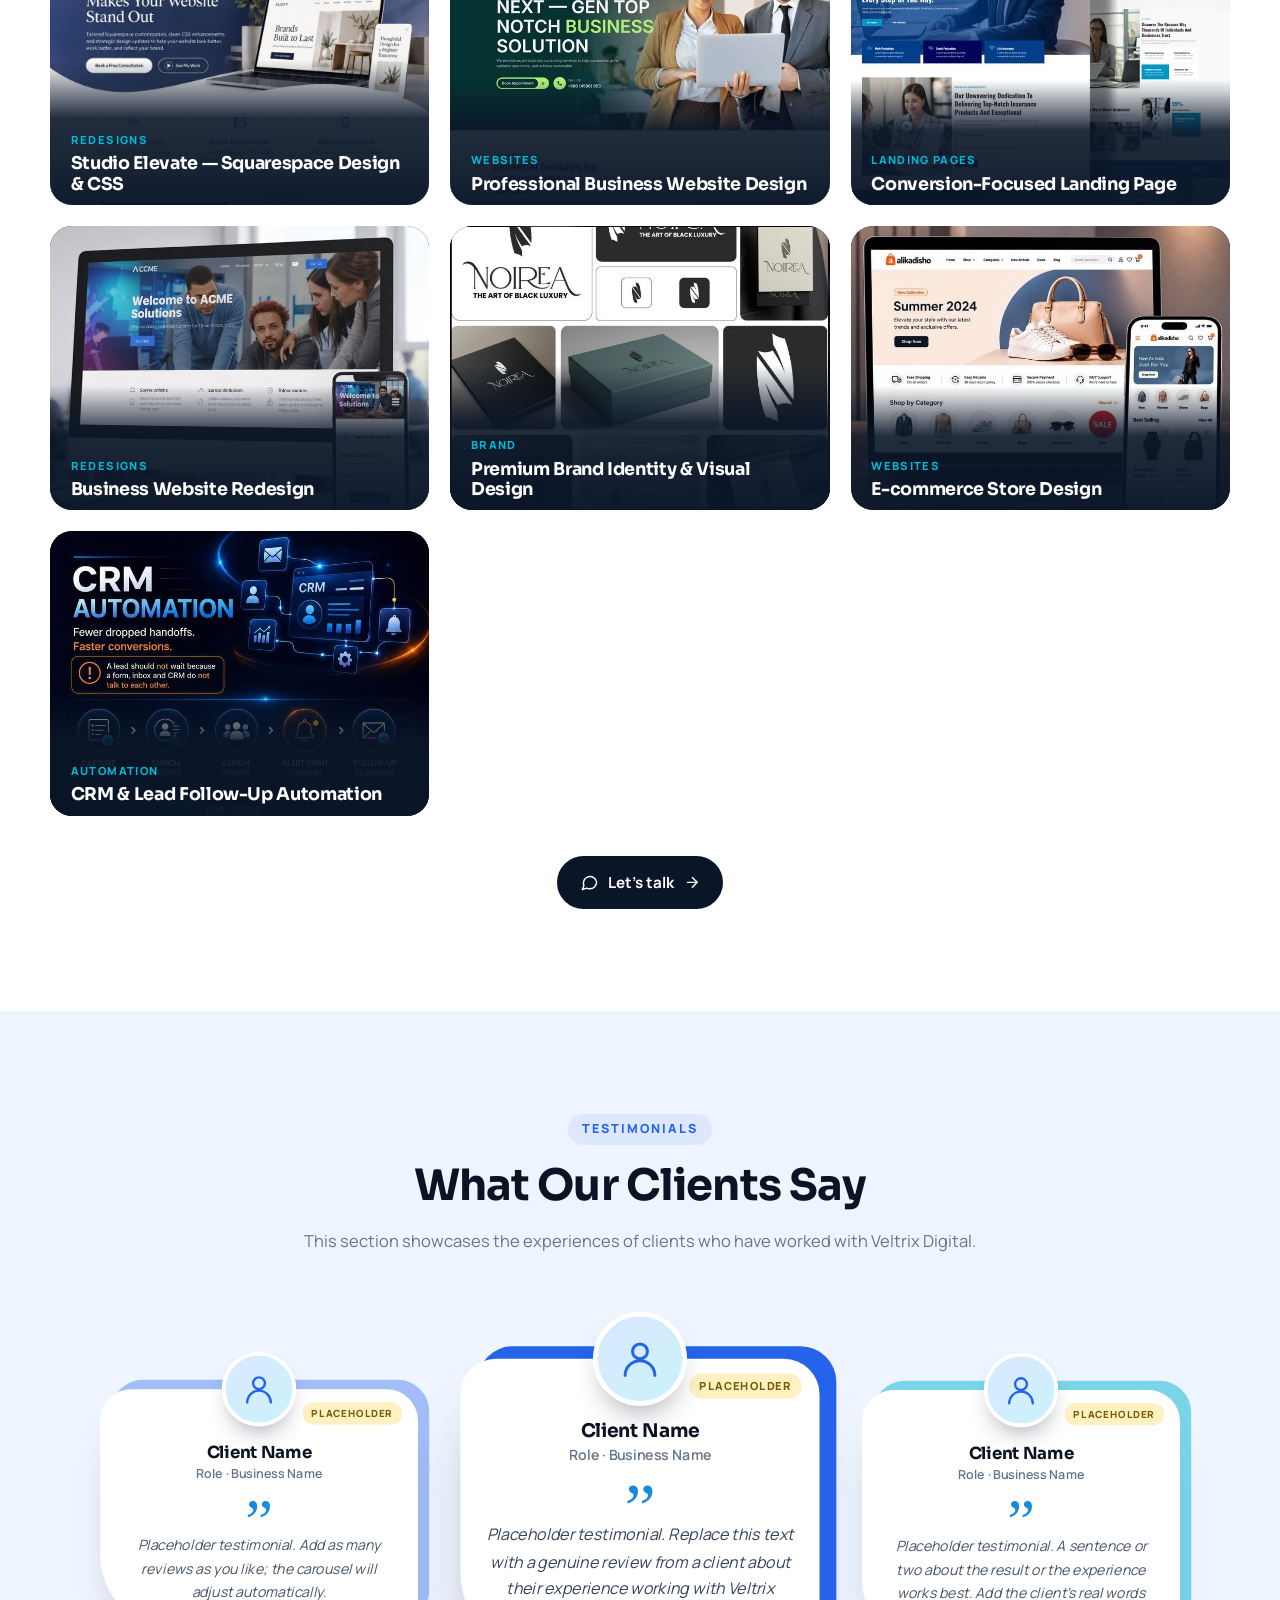
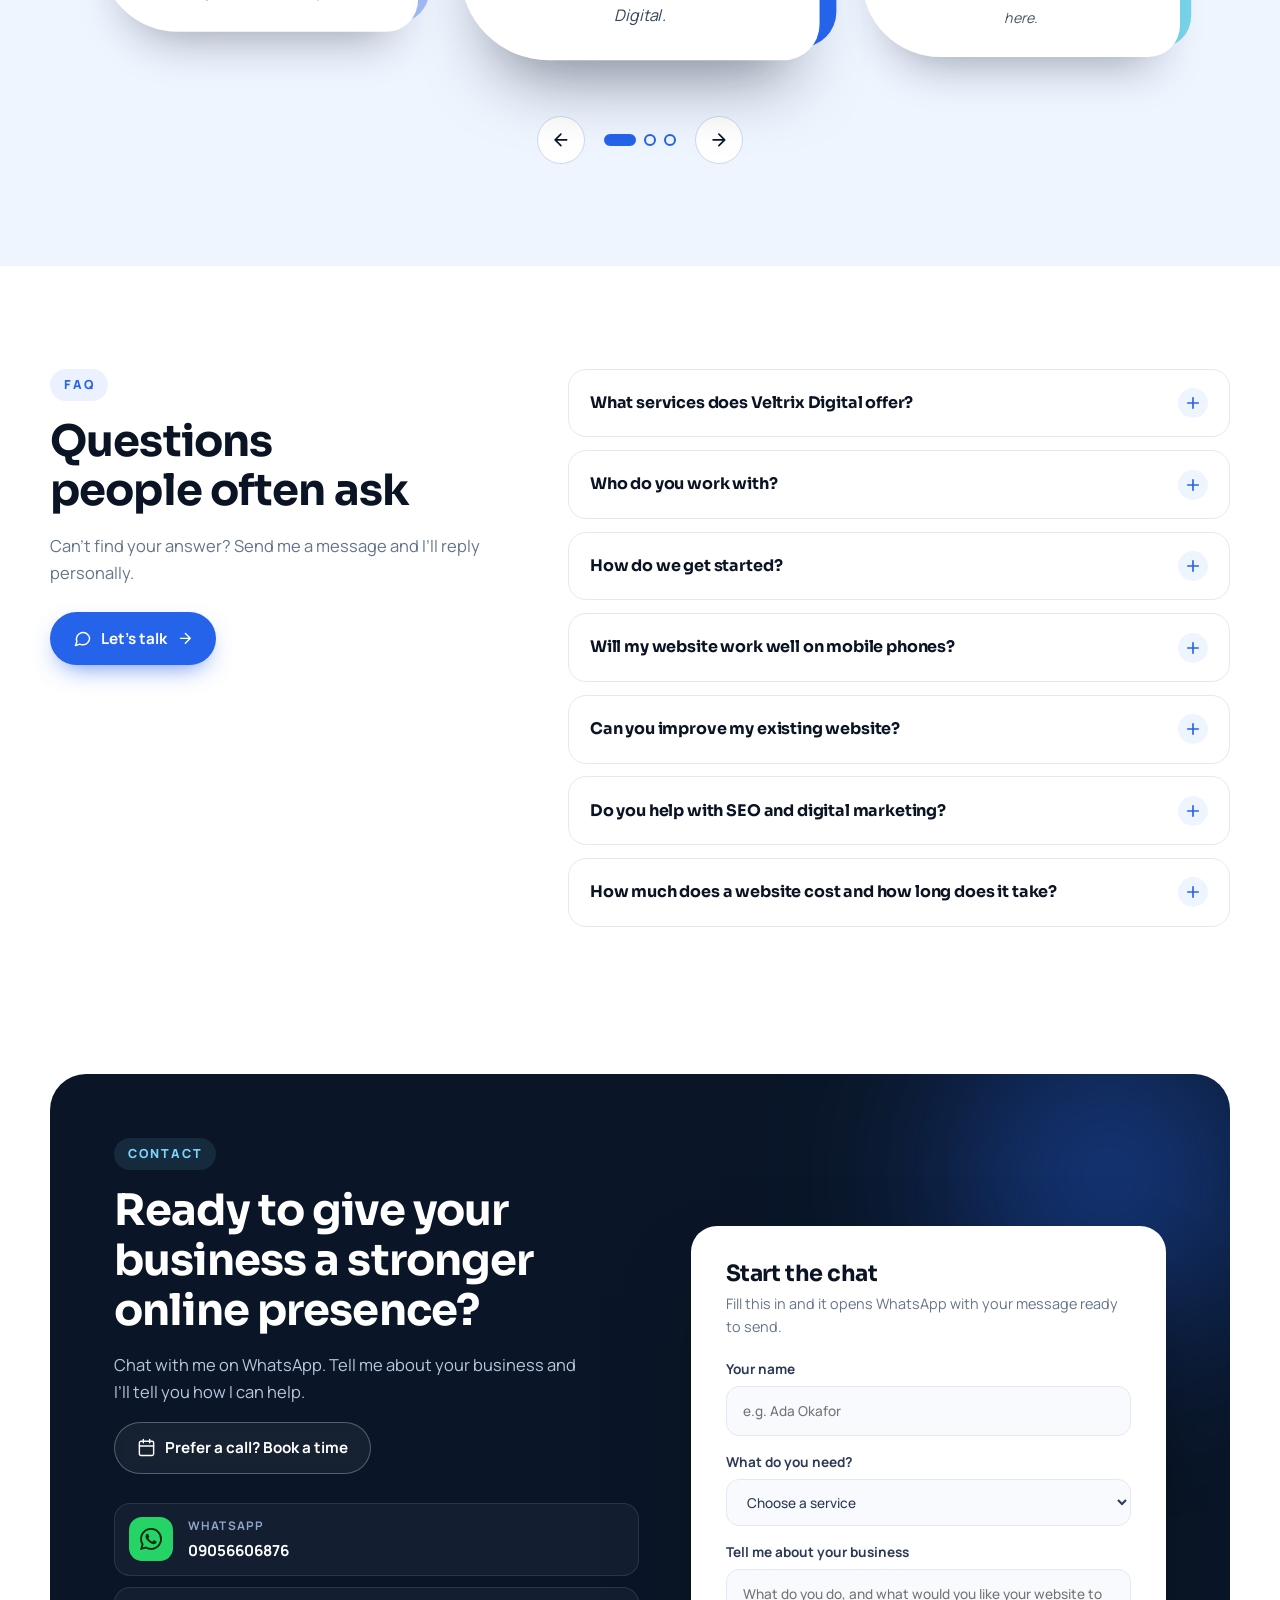
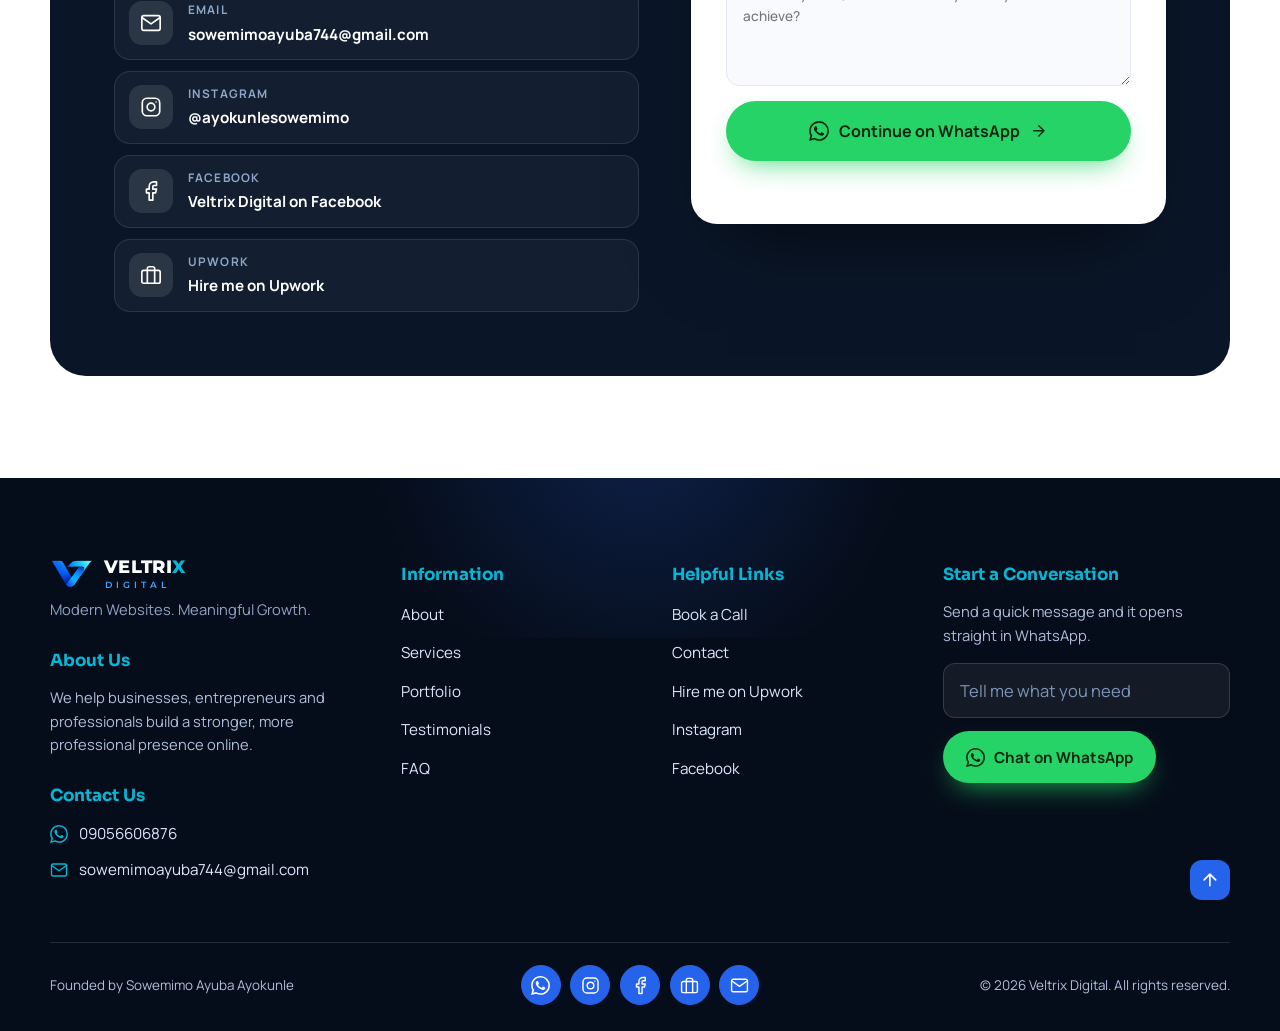
==== commit 264baab3: "Redesign testimonials: three-card carousel with emphasised centre card, accessible controls, touch h" ====
--- a/index.html
+++ b/index.html
@@ -42,6 +42,7 @@
     <symbol id="i-brief" viewBox="0 0 24 24"><g fill="none" stroke="currentColor" stroke-width="1.8" stroke-linecap="round" stroke-linejoin="round"><rect x="2" y="7" width="20" height="14" rx="2"/><path d="M16 21V5a2 2 0 0 0-2-2h-4a2 2 0 0 0-2 2v16"/></g></symbol>
     <symbol id="i-cal" viewBox="0 0 24 24"><g fill="none" stroke="currentColor" stroke-width="1.8" stroke-linecap="round" stroke-linejoin="round"><rect x="3" y="4" width="18" height="18" rx="2"/><path d="M16 2v4M8 2v4M3 10h18"/></g></symbol>
     <symbol id="i-chat" viewBox="0 0 24 24"><path d="M21 11.5a8.4 8.4 0 0 1-9 8.4 8.6 8.6 0 0 1-3.6-.8L3 21l1.9-5.1A8.4 8.4 0 1 1 21 11.5z" fill="none" stroke="currentColor" stroke-width="1.8" stroke-linecap="round" stroke-linejoin="round"/></symbol>
+    <symbol id="i-user" viewBox="0 0 24 24"><g fill="none" stroke="currentColor" stroke-width="1.6" stroke-linecap="round" stroke-linejoin="round"><circle cx="12" cy="8" r="4"/><path d="M4 21c0-4.4 3.6-8 8-8s8 3.6 8 8"/></g></symbol>
     <symbol id="i-ext" viewBox="0 0 24 24"><path d="M18 13v6a2 2 0 0 1-2 2H5a2 2 0 0 1-2-2V8a2 2 0 0 1 2-2h6M15 3h6v6M10 14L21 3" fill="none" stroke="currentColor" stroke-width="1.8" stroke-linecap="round" stroke-linejoin="round"/></symbol>
   </defs>
 </svg>
@@ -225,19 +226,21 @@
 </section>
 
 <!-- ============ TESTIMONIALS ============ -->
-<section class="section testi" id="testimonials">
+<section class="section testi" id="testimonials" aria-labelledby="tmTitle">
   <div class="wrap">
     <div class="section__head center reveal">
       <span class="eyebrow">Testimonials</span>
-      <h2>Kind words from clients</h2>
-    </div>
-    <div class="slider reveal" id="slider">
-      <div class="slider__viewport"><div class="slider__track" id="sliderTrack"></div></div>
-      <div class="slider__controls">
-        <button class="round" id="prev" aria-label="Previous testimonial"><svg style="transform:rotate(180deg)"><use href="#i-arrow"/></svg></button>
-        <div class="dots" id="dots"></div>
-        <button class="round" id="next" aria-label="Next testimonial"><svg><use href="#i-arrow"/></svg></button>
-      </div>
+      <h2 id="tmTitle">What Our Clients Say</h2>
+      <p>This section showcases the experiences of clients who have worked with Veltrix Digital.</p>
+    </div>
+    <div class="tm reveal" id="tm" role="region" aria-roledescription="carousel" aria-label="Client testimonials" tabindex="0">
+      <div class="tm__stage" id="tmStage"></div>
+      <div class="tm__controls">
+        <button type="button" class="tm__btn" id="tmPrev" aria-label="Previous testimonial"><svg style="transform:rotate(180deg)"><use href="#i-arrow"/></svg></button>
+        <div class="tm__dots" id="tmDots" role="group" aria-label="Choose a testimonial"></div>
+        <button type="button" class="tm__btn" id="tmNext" aria-label="Next testimonial"><svg><use href="#i-arrow"/></svg></button>
+      </div>
+      <p class="sr-only" id="tmLive" aria-live="polite"></p>
     </div>
   </div>
 </section>
--- a/style.css
+++ b/style.css
@@ -246,24 +246,40 @@
 
 /* ===== Testimonials ===== */
 .testi{background:var(--tint);overflow:hidden}
-.slider{max-width:820px;margin:auto}
-.slider__viewport{overflow:hidden;border-radius:30px}
-.slider__track{display:flex;transition:transform .8s var(--ease)}
-.tcard{flex:0 0 100%;padding:clamp(1.8rem,4vw,3rem);background:#fff;border-radius:30px;box-shadow:var(--shadow);text-align:center;position:relative}
-.tcard__stars{display:flex;justify-content:center;gap:.25rem;color:#f5b301;margin-bottom:1.2rem}
-.tcard__stars svg{width:20px;height:20px}
-.tcard blockquote{font-family:var(--f-head);font-weight:500;font-size:clamp(1.05rem,2.2vw,1.4rem);line-height:1.5;letter-spacing:-.01em;color:var(--navy);margin-bottom:1.8rem}
-.tcard__who{display:flex;align-items:center;justify-content:center;gap:.9rem;text-align:left}
-.avatar{width:54px;height:54px;border-radius:50%;background:var(--grad);color:#fff;display:grid;place-items:center;font-family:var(--f-head);font-weight:700;overflow:hidden;flex:none}
-.avatar img{width:100%;height:100%;object-fit:cover}
-.tcard__who b{display:block;font-family:var(--f-head)}
-.tcard__who small{color:var(--slate);font-weight:600}
-.slider__controls{display:flex;align-items:center;justify-content:center;gap:1.2rem;margin-top:1.6rem}
-.round{width:48px;height:48px;border-radius:50%;border:1.5px solid #cdd9ee;background:#fff;display:grid;place-items:center;cursor:pointer;transition:all .35s var(--ease)}
-.round:hover{background:var(--blue);border-color:var(--blue);color:#fff;transform:scale(1.1)}
-.dots{display:flex;gap:.5rem}
-.dots button{width:10px;height:10px;border-radius:99px;border:0;background:#c3d2ec;cursor:pointer;transition:all .4s var(--ease);padding:0}
-.dots button.is-active{width:30px;background:var(--blue)}
+.tm{max-width:1140px;margin:auto;padding:0 18px;outline:0}
+.tm:focus-visible .tm__stage{outline:3px solid var(--cyan);outline-offset:6px;border-radius:30px}
+.tm__stage{position:relative;isolation:isolate;touch-action:pan-y;--w:31%;--acc:var(--blue)}
+.tm__card{position:absolute;top:78px;left:34.5%;width:var(--w);padding:3.4rem 1.5rem 1.8rem;background:#fff;border-radius:34px 34px 34px 84px;text-align:center;cursor:default;
+  box-shadow:12px -10px 0 0 var(--acc),0 34px 50px -30px rgba(10,22,40,.4);
+  transition:left .8s var(--ease),transform .8s var(--ease),opacity .6s var(--ease),box-shadow .5s var(--ease)}
+.tm__card[data-pos=prev]{left:0;transform:scale(.93);--acc:rgba(37,99,235,.38);cursor:pointer}
+.tm__card[data-pos=next]{left:69%;transform:scale(.93);--acc:rgba(6,182,212,.5);cursor:pointer}
+.tm__card[data-pos=active]{left:34.5%;transform:translateY(-14px) scale(1.05);z-index:3;box-shadow:16px -12px 0 0 var(--blue),0 44px 64px -30px rgba(10,22,40,.5)}
+.tm__card[data-pos=hidden]{left:34.5%;transform:scale(.8);opacity:0;pointer-events:none}
+.tm__card[data-pos=prev]:hover,.tm__card[data-pos=next]:hover,.tm__card[data-pos=prev].is-hover,.tm__card[data-pos=next].is-hover{transform:translateY(-10px) scale(.96)}
+.tm__card[data-pos=active]:hover,.tm__card[data-pos=active].is-hover{transform:translateY(-22px) scale(1.07);box-shadow:22px -16px 0 0 var(--cyan),0 54px 70px -30px rgba(10,22,40,.55)}
+.tm__avatar{position:absolute;left:50%;top:-40px;width:80px;height:80px;margin-left:-40px;border-radius:50%;border:4px solid #fff;background:linear-gradient(140deg,#dbe8ff,#c9f3fb);color:var(--blue);display:grid;place-items:center;overflow:hidden;box-shadow:0 14px 26px -12px rgba(10,22,40,.45);transition:transform .6s var(--ease),box-shadow .5s}
+.tm__avatar svg{width:38px;height:38px}
+.tm__avatar img{width:100%;height:100%;object-fit:cover}
+.tm__card[data-pos=active] .tm__avatar{transform:scale(1.12)}
+.tm__card:hover .tm__avatar,.tm__card.is-hover .tm__avatar{transform:scale(1.2) rotate(-4deg);box-shadow:0 0 0 6px rgba(6,182,212,.28),0 16px 28px -12px rgba(10,22,40,.5)}
+.tm__ph{position:absolute;top:.9rem;right:1.1rem;font-size:.66rem;font-weight:800;letter-spacing:.1em;text-transform:uppercase;color:#7a5b00;background:#fff1c2;padding:.2rem .6rem;border-radius:99px}
+.tm__name{font-size:1.12rem;margin-top:.2rem}
+.tm__role{color:var(--slate);font-size:.84rem;font-weight:600;margin-top:.1rem}
+.tm__q{display:block;font-family:Georgia,'Times New Roman',serif;font-size:4.2rem;line-height:.75;height:2.1rem;margin:1rem 0 .2rem;background:var(--grad);-webkit-background-clip:text;background-clip:text;color:transparent;transition:transform .6s var(--ease)}
+.tm__card:hover .tm__q,.tm__card.is-hover .tm__q{transform:scale(1.25) rotate(-8deg)}
+.tm__card blockquote{font-style:italic;color:#475569;font-size:.95rem;line-height:1.7}
+.tm__card[data-pos=active] blockquote{color:#33425c}
+.tm__stars{display:flex;justify-content:center;gap:.2rem;color:#f5b301;margin-top:1rem}
+.tm__stars svg{width:18px;height:18px}
+.tm__controls{display:flex;align-items:center;justify-content:center;gap:1.2rem;margin-top:.4rem}
+.tm__btn{width:48px;height:48px;border-radius:50%;border:1.5px solid #cdd9ee;background:#fff;color:var(--navy);display:grid;place-items:center;cursor:pointer;transition:all .35s var(--ease)}
+.tm__btn:hover{background:var(--blue);border-color:var(--blue);color:#fff;transform:scale(1.1)}
+.tm__btn:active{transform:scale(.95)}
+.tm__dots{display:flex;gap:.5rem}
+.tm__dots button{width:12px;height:12px;border-radius:99px;border:2px solid var(--blue);background:transparent;cursor:pointer;padding:0;transition:all .4s var(--ease)}
+.tm__dots button:hover{background:rgba(37,99,235,.35)}
+.tm__dots button.is-active{width:32px;background:var(--blue)}
 
 /* ===== FAQ ===== */
 .faq__grid{display:grid;grid-template-columns:.8fr 1.2fr;gap:clamp(2rem,6vw,5rem);align-items:start}
@@ -437,10 +453,26 @@
   .about__badge{right:.6rem}
   .section__head.split{display:block}
   .section__head.split>p{margin-top:.8rem}
-  .fab{width:56px;height:56px}
+  .fab:not(.fab--talk){width:56px;height:56px}
+  .fab--talk{right:1rem;bottom:1rem;padding:.8rem 1.2rem}
   }
 @media (max-width:1000px){.footer__grid{grid-template-columns:1fr 1fr}}
 @media (max-width:700px){.footer__grid{grid-template-columns:1fr;gap:1.2rem}.footer__bottom{grid-template-columns:1fr;text-align:center;justify-items:center}.footer__bottom .footer__copy:last-child{text-align:center}.footer p{max-width:none}.footer__col:last-child{padding-bottom:3.4rem}}
+@media (max-width:1023px){
+  .tm__stage{--w:56%}
+  .tm__card[data-pos=prev]{left:-24%;opacity:.5}
+  .tm__card[data-pos=active]{left:22%}
+  .tm__card[data-pos=next]{left:68%;opacity:.5}
+  .tm__card[data-pos=hidden]{left:22%}
+}
+@media (max-width:699px){
+  .tm__stage{--w:100%}
+  .tm__card[data-pos=prev]{left:-112%;opacity:0;pointer-events:none}
+  .tm__card[data-pos=active]{left:0;transform:translateY(-6px);box-shadow:10px -8px 0 0 var(--blue),0 34px 50px -30px rgba(10,22,40,.5)}
+  .tm__card[data-pos=next]{left:112%;opacity:0;pointer-events:none}
+  .tm__card[data-pos=hidden]{left:0}
+  .tm__card[data-pos=active]:hover,.tm__card[data-pos=active].is-hover{transform:translateY(-14px) scale(1.02);box-shadow:14px -10px 0 0 var(--cyan),0 44px 60px -30px rgba(10,22,40,.55)}
+}
 @media (max-width:700px){.book__card iframe{height:980px}.book{padding-top:7rem}}
 @media (hover:none){.work__info p{max-height:3.6em;opacity:1;margin-top:.3rem}.work__open{display:none}}
 @media (prefers-reduced-motion:reduce){
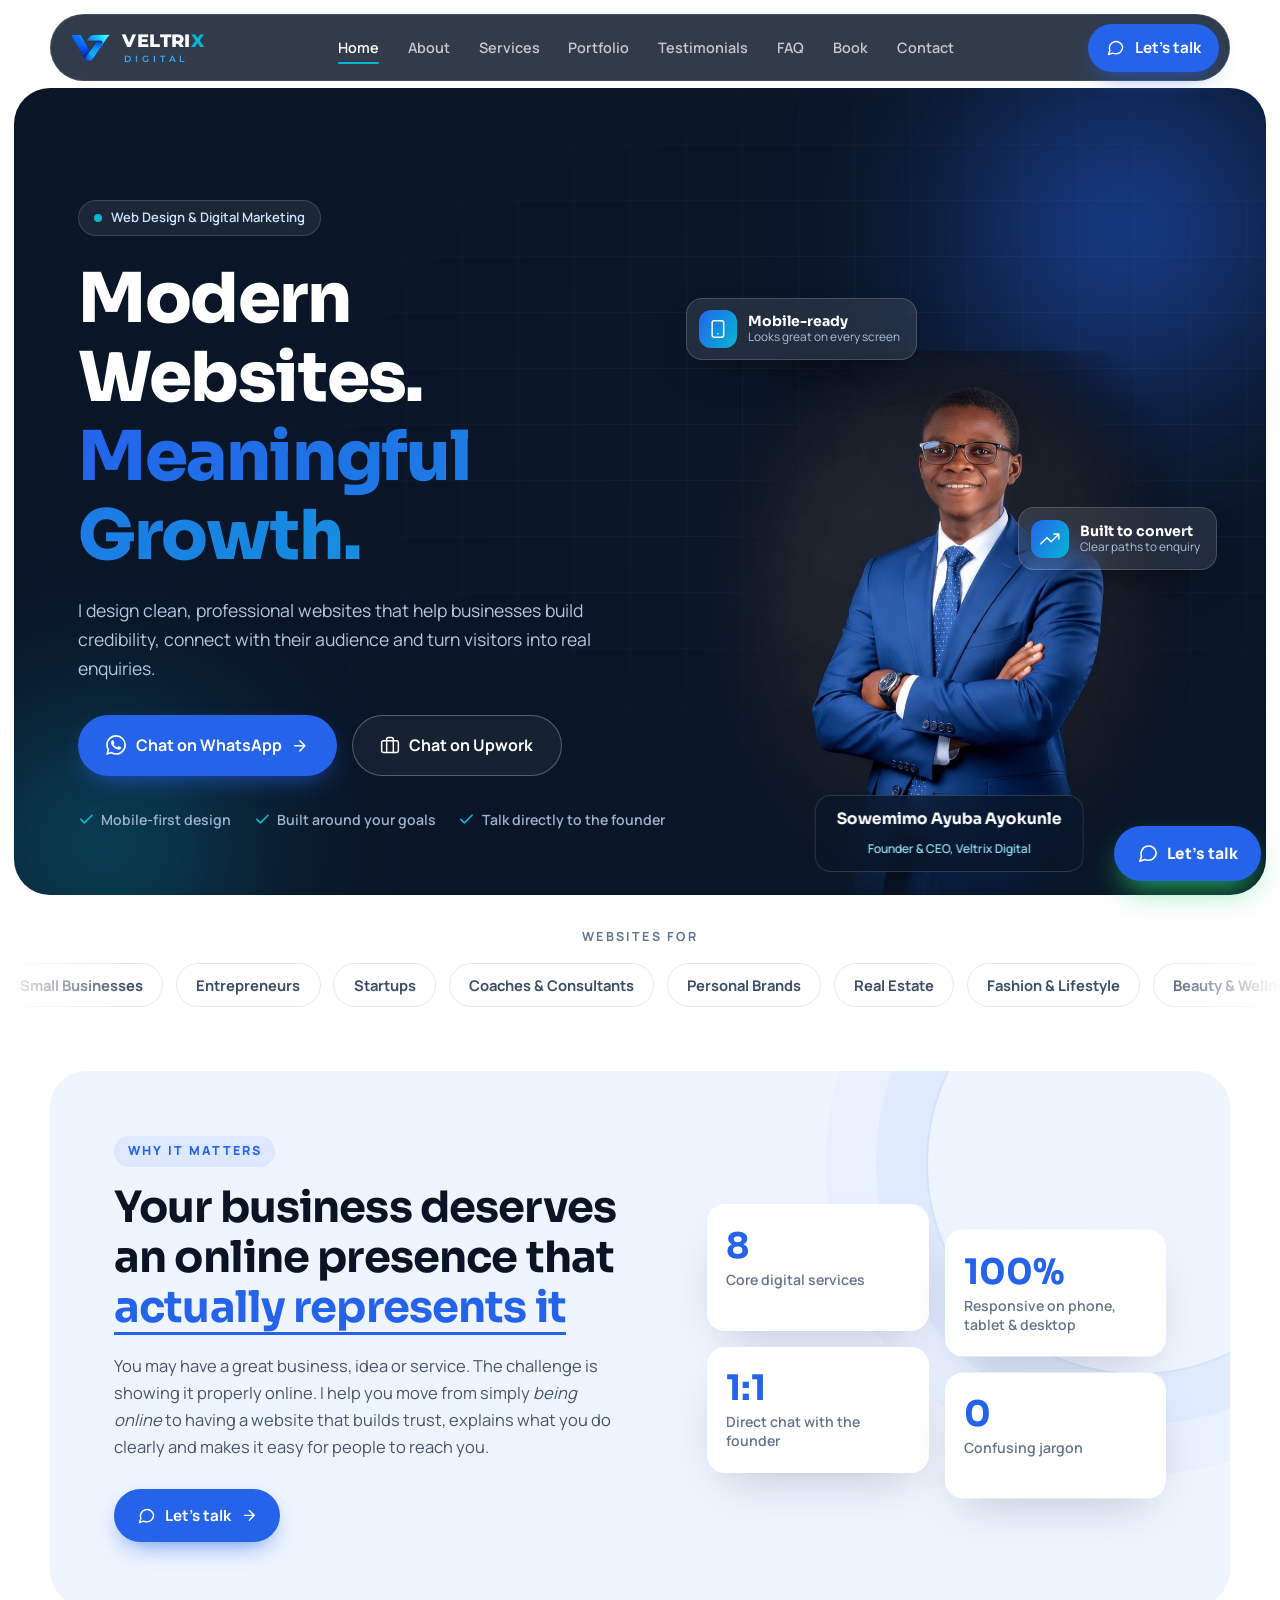
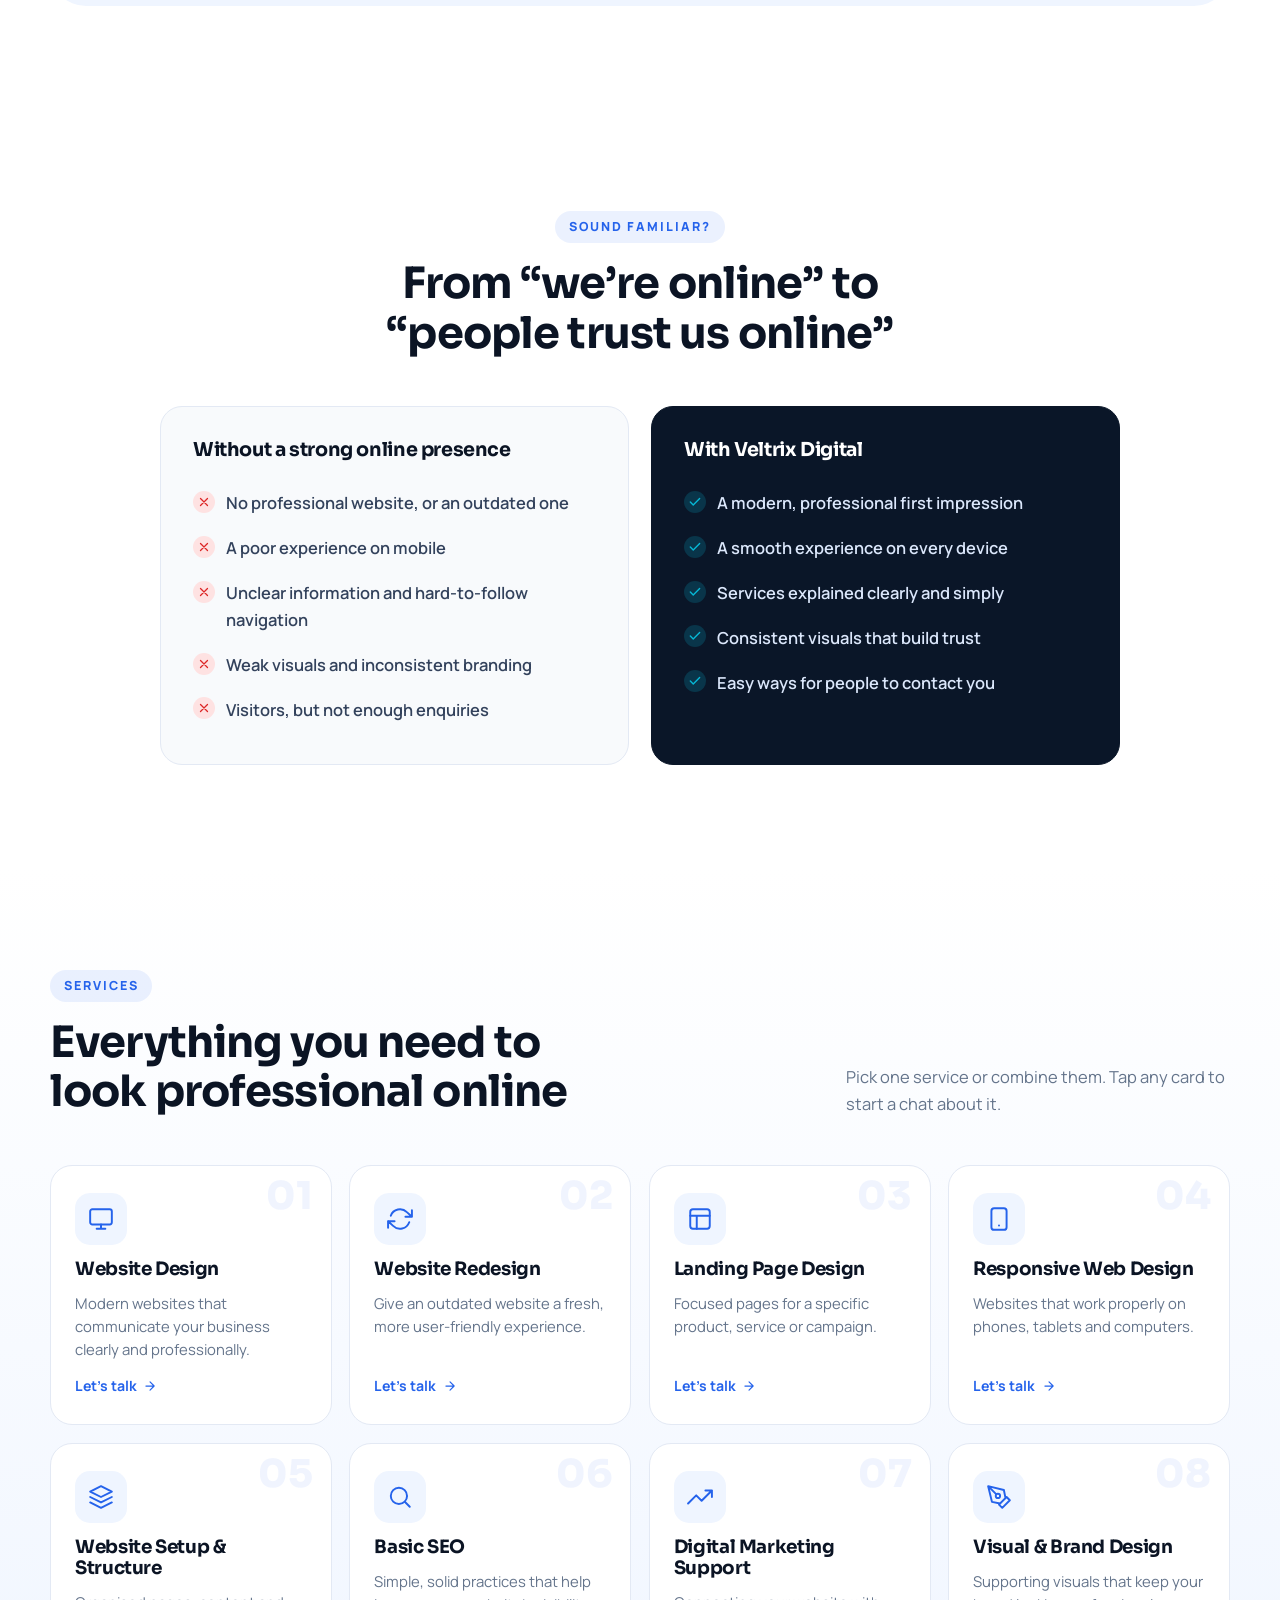
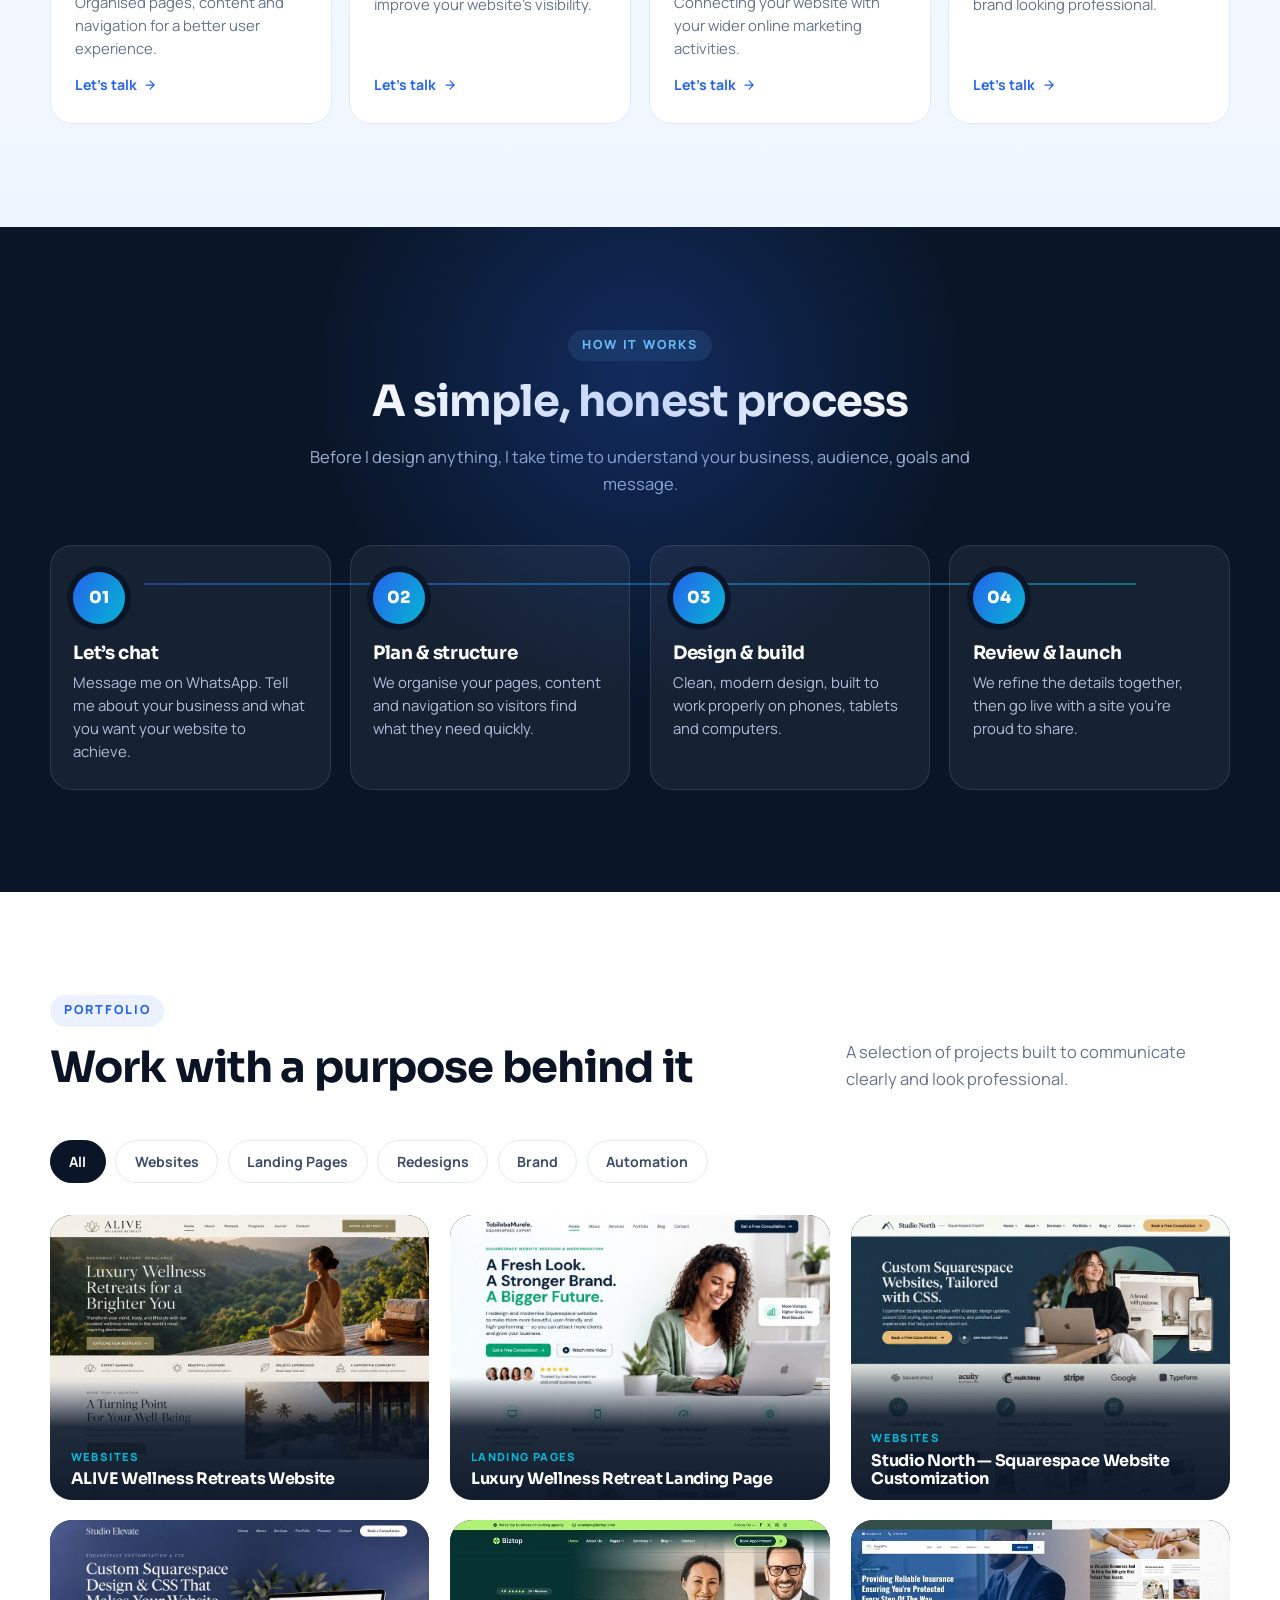
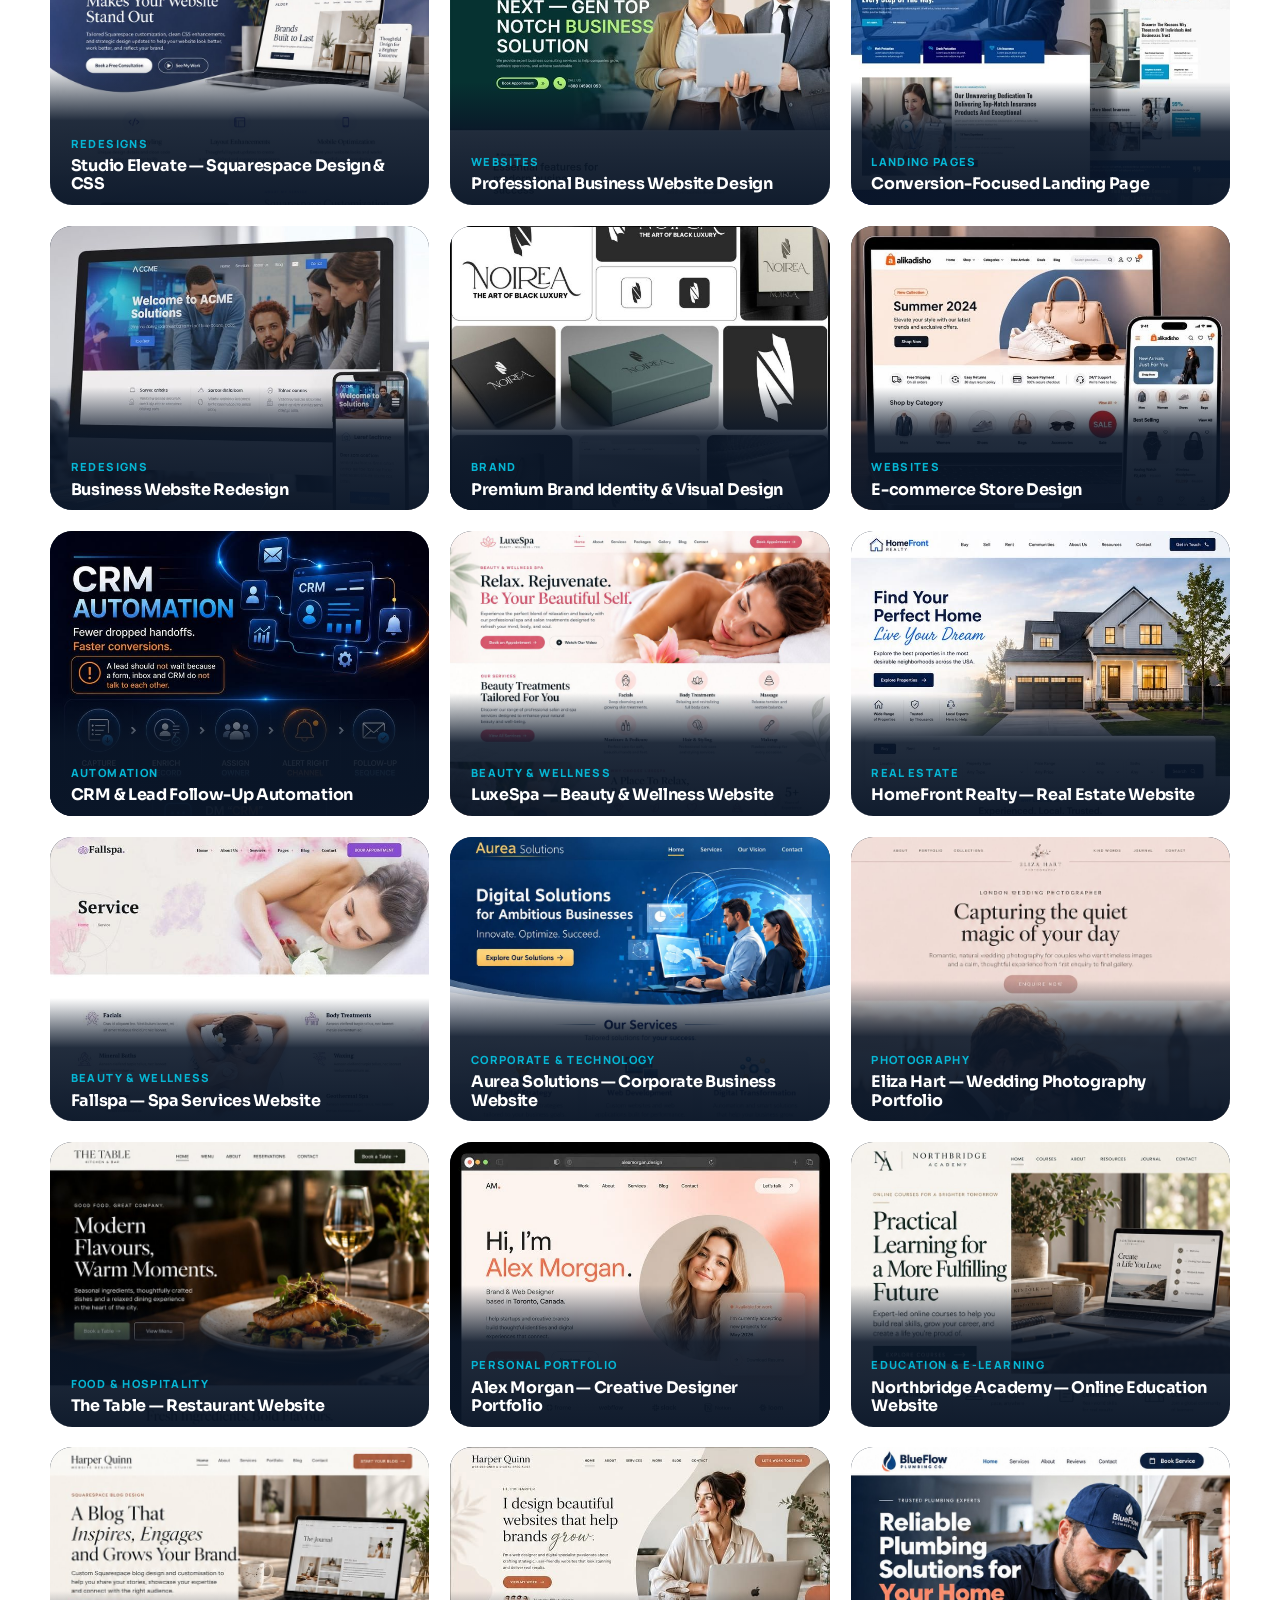
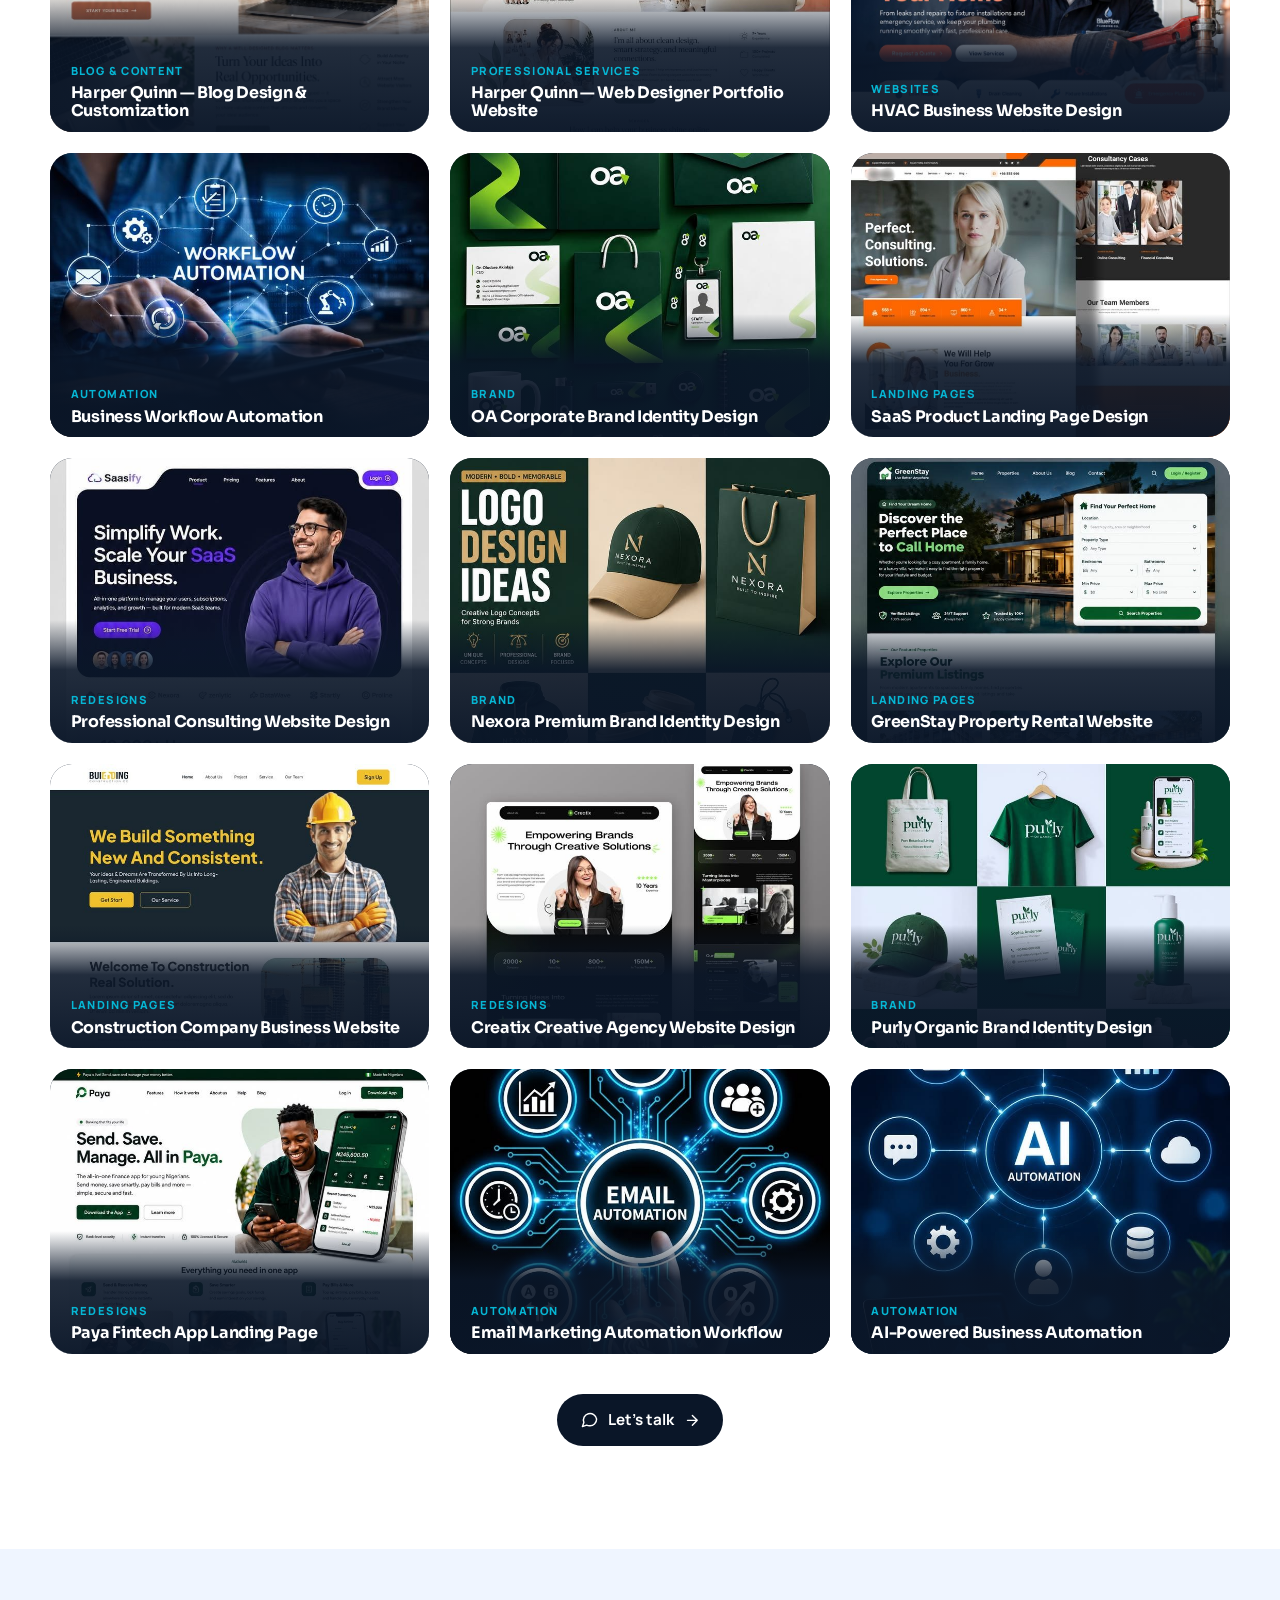
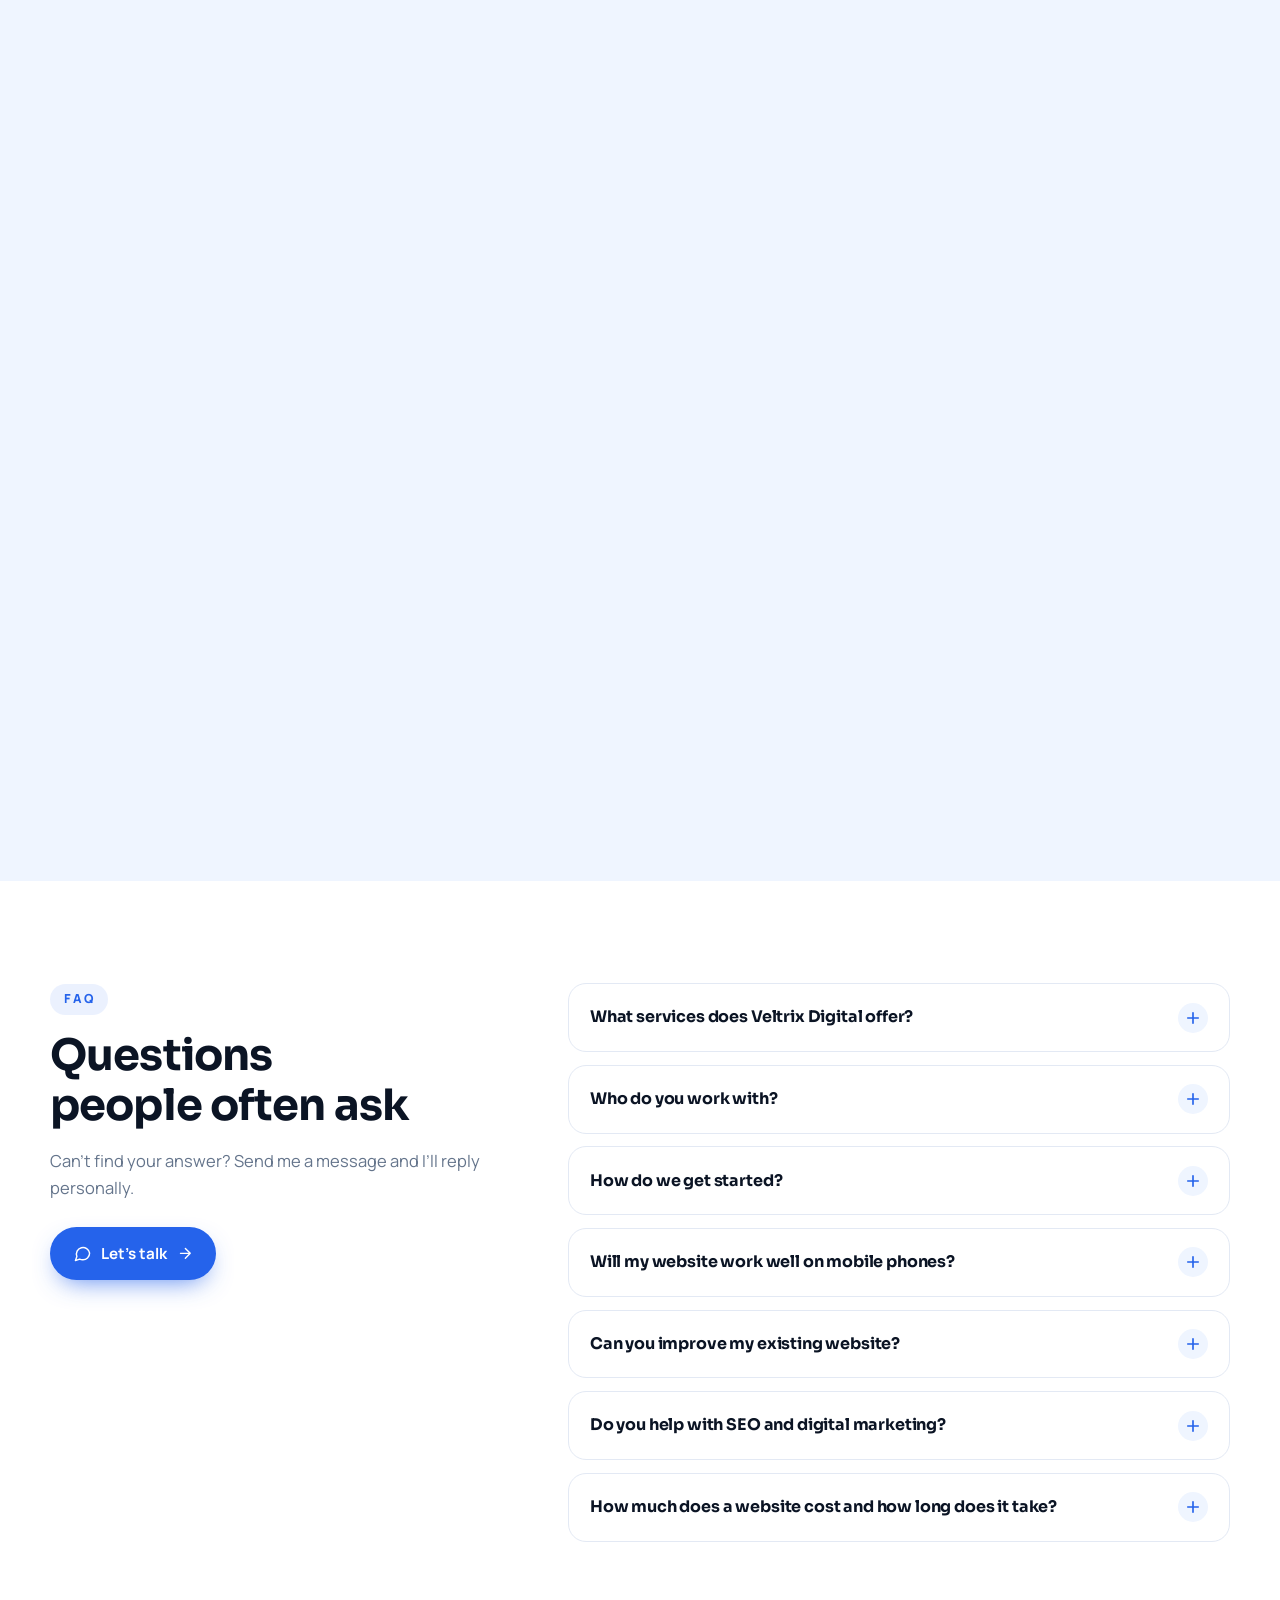
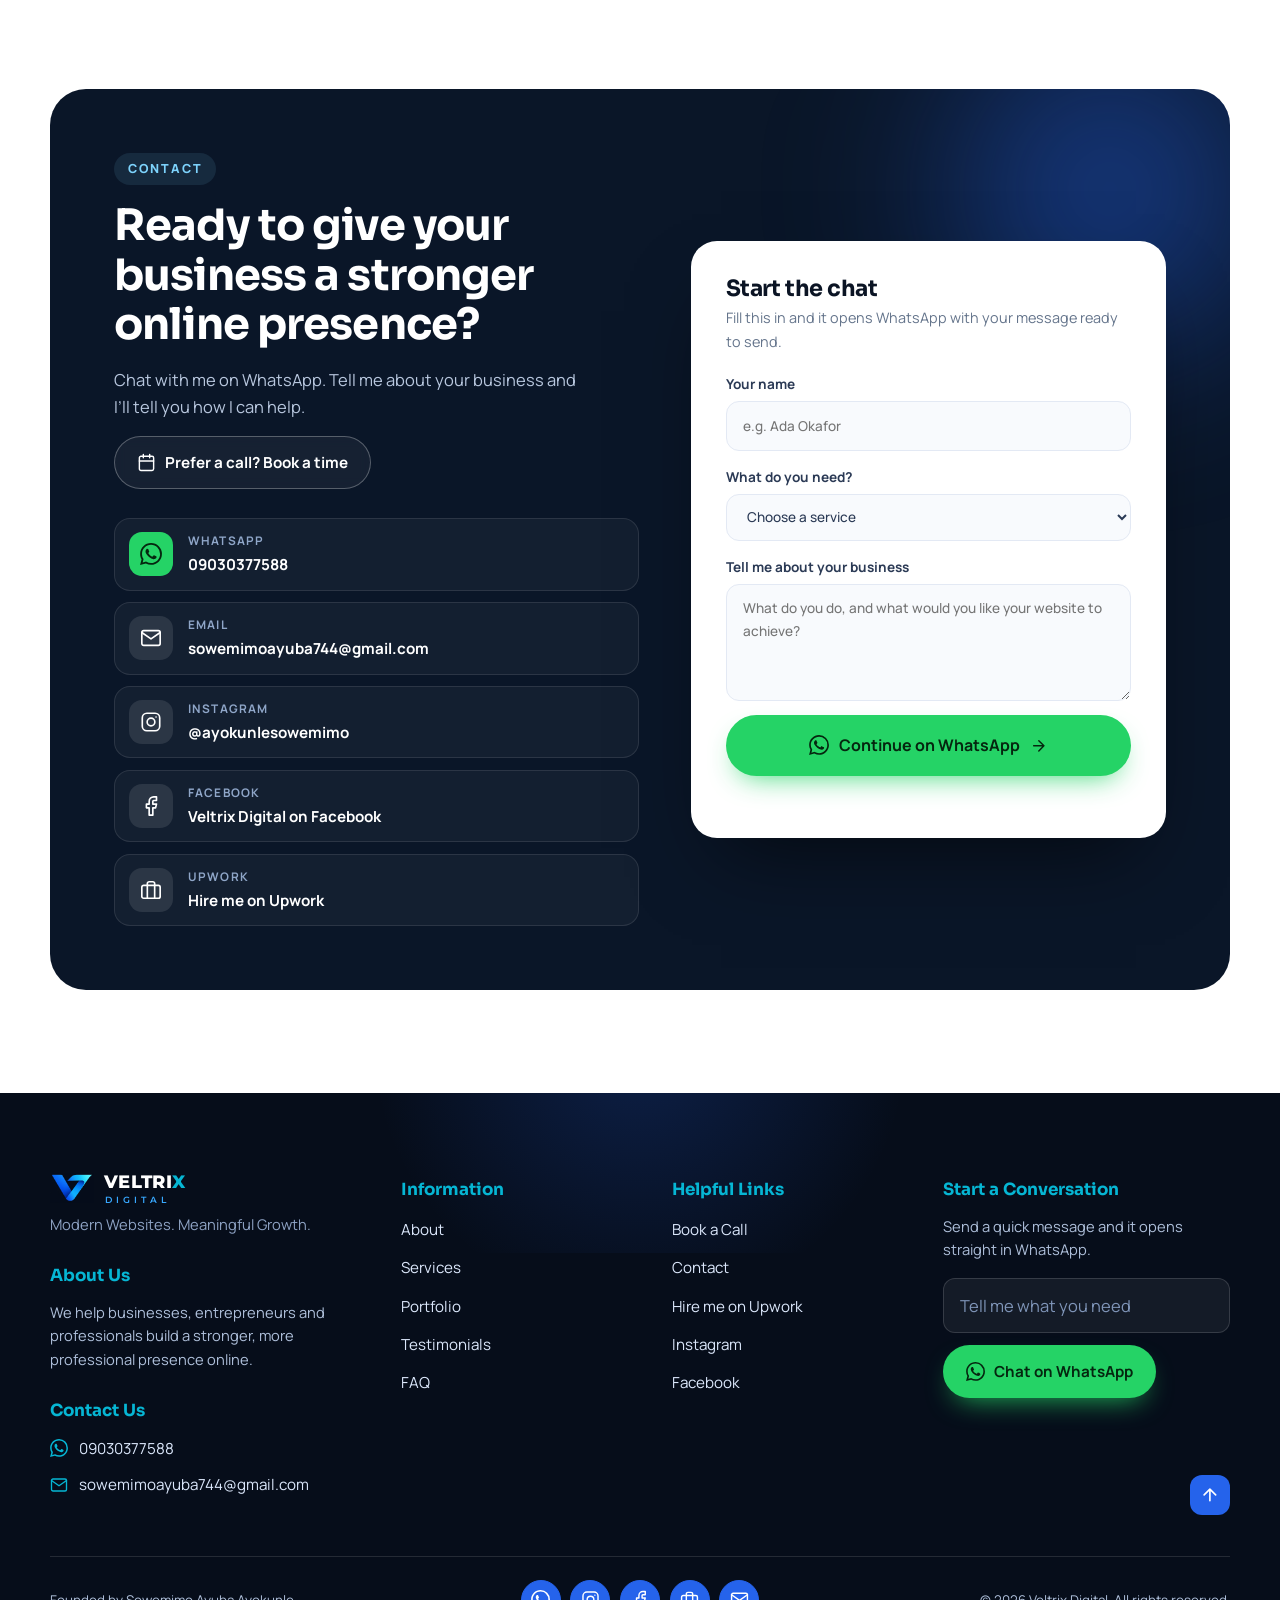
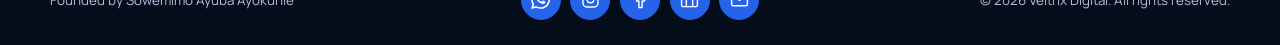
==== commit 6710df68: "Change WhatsApp number to 09030377588 Co-Authored-By: Claude Sonnet 5.5 <noreply@anthropic.com> Clau" ====
--- a/index.html
+++ b/index.html
@@ -277,7 +277,7 @@
         <p>Chat with me on WhatsApp. Tell me about your business and I’ll tell you how I can help.</p>
         <p class="contact__book"><a href="book.html" class="btn btn--ghost"><svg><use href="#i-cal"/></svg>Prefer a call? Book a time</a></p>
         <ul class="contact__list">
-          <li><a href="#" data-wa><span class="ci ci--wa"><svg><use href="#i-wa"/></svg></span><div><small>WhatsApp</small><b>09056606876</b></div></a></li>
+          <li><a href="#" data-wa><span class="ci ci--wa"><svg><use href="#i-wa"/></svg></span><div><small>WhatsApp</small><b>09030377588</b></div></a></li>
           <li><a href="#" data-mail><span class="ci"><svg><use href="#i-mail"/></svg></span><div><small>Email</small><b>sowemimoayuba744@gmail.com</b></div></a></li>
           <li><a href="#" data-ig target="_blank" rel="noopener"><span class="ci"><svg><use href="#i-ig"/></svg></span><div><small>Instagram</small><b>@ayokunlesowemimo</b></div></a></li>
           <li><a href="#" data-fb target="_blank" rel="noopener"><span class="ci"><svg><use href="#i-fb"/></svg></span><div><small>Facebook</small><b>Veltrix Digital on Facebook</b></div></a></li>
@@ -314,7 +314,7 @@
       <p>We help businesses, entrepreneurs and professionals build a stronger, more professional presence online.</p>
       <h4 class="footer__sub">Contact Us</h4>
       <ul class="footer__contact">
-        <li><a href="#" data-wa><svg><use href="#i-wa"/></svg>09056606876</a></li>
+        <li><a href="#" data-wa><svg><use href="#i-wa"/></svg>09030377588</a></li>
         <li><a href="#" data-mail><svg><use href="#i-mail"/></svg>sowemimoayuba744@gmail.com</a></li>
       </ul>
     </div>
--- a/style.css
+++ b/style.css
@@ -240,7 +240,10 @@
 .work__tag{display:inline-block;font-size:.7rem;font-weight:800;letter-spacing:.12em;text-transform:uppercase;color:var(--cyan);margin-bottom:.25rem}
 .work__info h3{font-size:1.1rem}
 .work__info p{font-size:.85rem;color:#b8c7de;line-height:1.4;max-height:0;opacity:0;overflow:hidden;transition:max-height .5s var(--ease),opacity .4s,margin .4s}
-.work:hover .work__info p{max-height:3.5em;opacity:1;margin-top:.3rem}
+.work:hover .work__info p{max-height:5.2em;opacity:1;margin-top:.3rem}
+.work__tags{display:flex;flex-wrap:wrap;gap:.3rem;max-height:0;opacity:0;overflow:hidden;transition:max-height .5s var(--ease),opacity .4s,margin .4s}
+.work__tags span{font-size:.68rem;font-weight:600;padding:.18rem .55rem;border-radius:99px;background:rgba(6,182,212,.16);color:#9be7f3}
+.work:hover .work__tags{max-height:4em;opacity:1;margin-top:.5rem}.work__info p{display:-webkit-box;-webkit-box-orient:vertical;-webkit-line-clamp:3;font-size:.8rem}.work__info h3{font-size:1rem}
 .work__open{position:absolute;top:1rem;right:1rem;width:40px;height:40px;border-radius:50%;background:#fff;color:var(--navy);display:grid;place-items:center;opacity:0;transform:scale(.6) rotate(-45deg);transition:all .45s var(--ease);z-index:2}
 .work:hover .work__open{opacity:1;transform:none}
 
@@ -474,8 +477,10 @@
   .tm__card[data-pos=active]:hover,.tm__card[data-pos=active].is-hover{transform:translateY(-14px) scale(1.02);box-shadow:14px -10px 0 0 var(--cyan),0 44px 60px -30px rgba(10,22,40,.55)}
 }
 @media (max-width:700px){.book__card iframe{height:980px}.book{padding-top:7rem}}
-@media (hover:none){.work__info p{max-height:3.6em;opacity:1;margin-top:.3rem}.work__open{display:none}}
+@media (hover:none){.work__info p{max-height:5.2em;opacity:1;margin-top:.3rem}.work__tags{max-height:4em;opacity:1;margin-top:.5rem}.work__open{display:none}}
 @media (prefers-reduced-motion:reduce){
   *,*::before,*::after{animation-duration:.01ms!important;animation-iteration-count:1!important;transition-duration:.01ms!important;scroll-behavior:auto!important}
   .reveal{opacity:1;transform:none}
 }
+
+@media (max-width:699px){.work{aspect-ratio:1/1.05}}
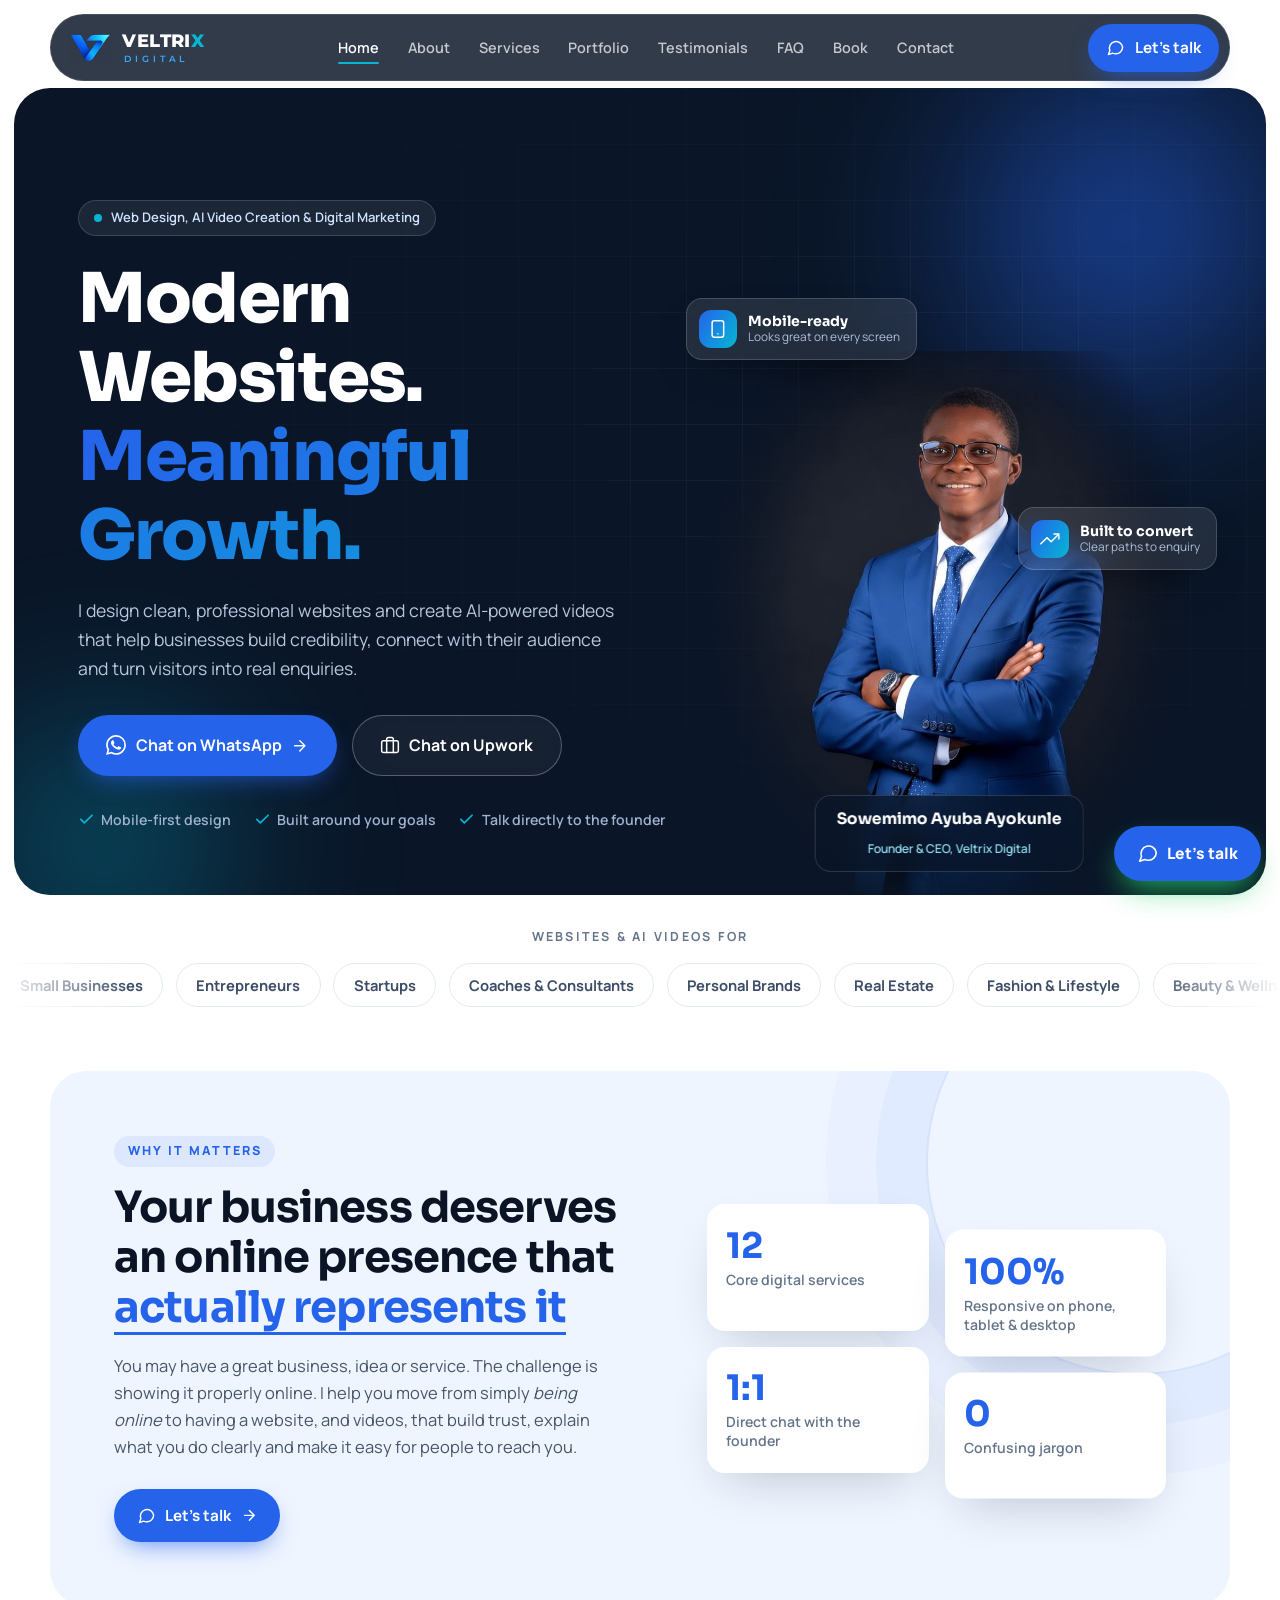
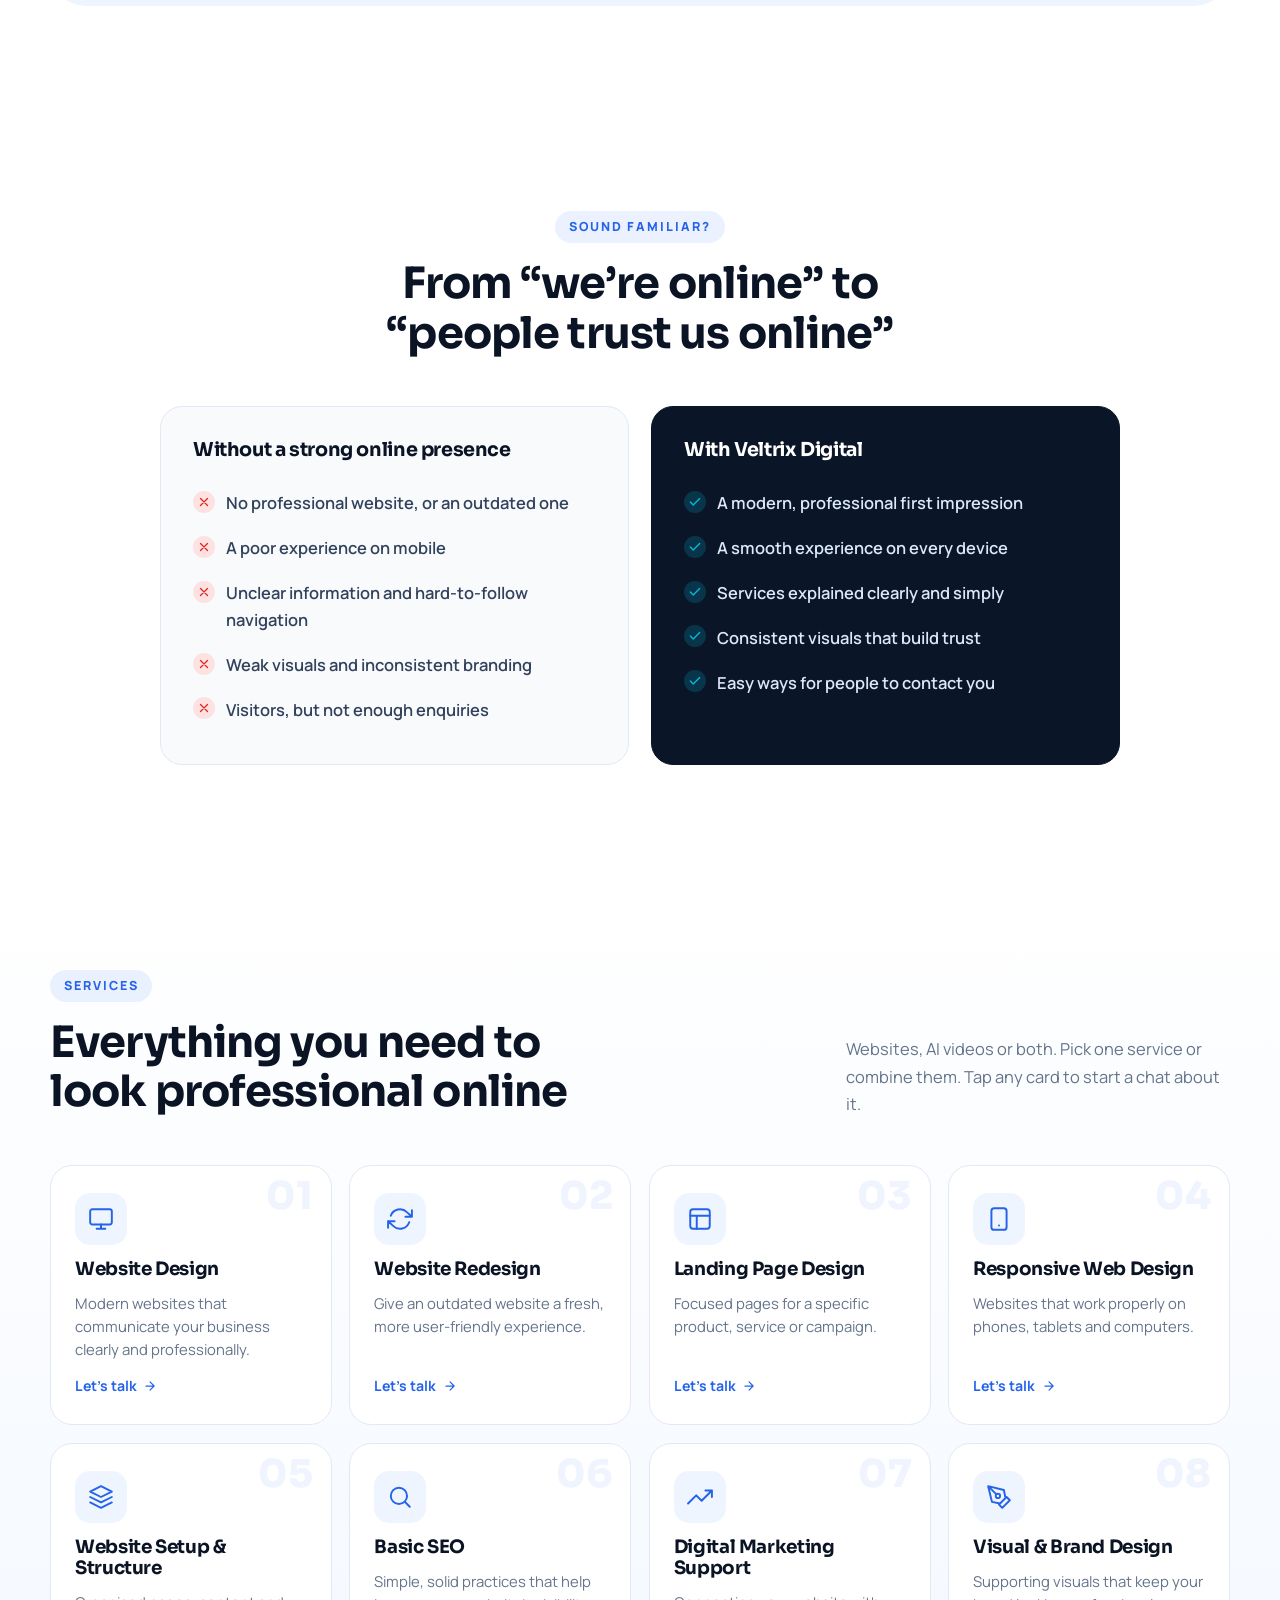
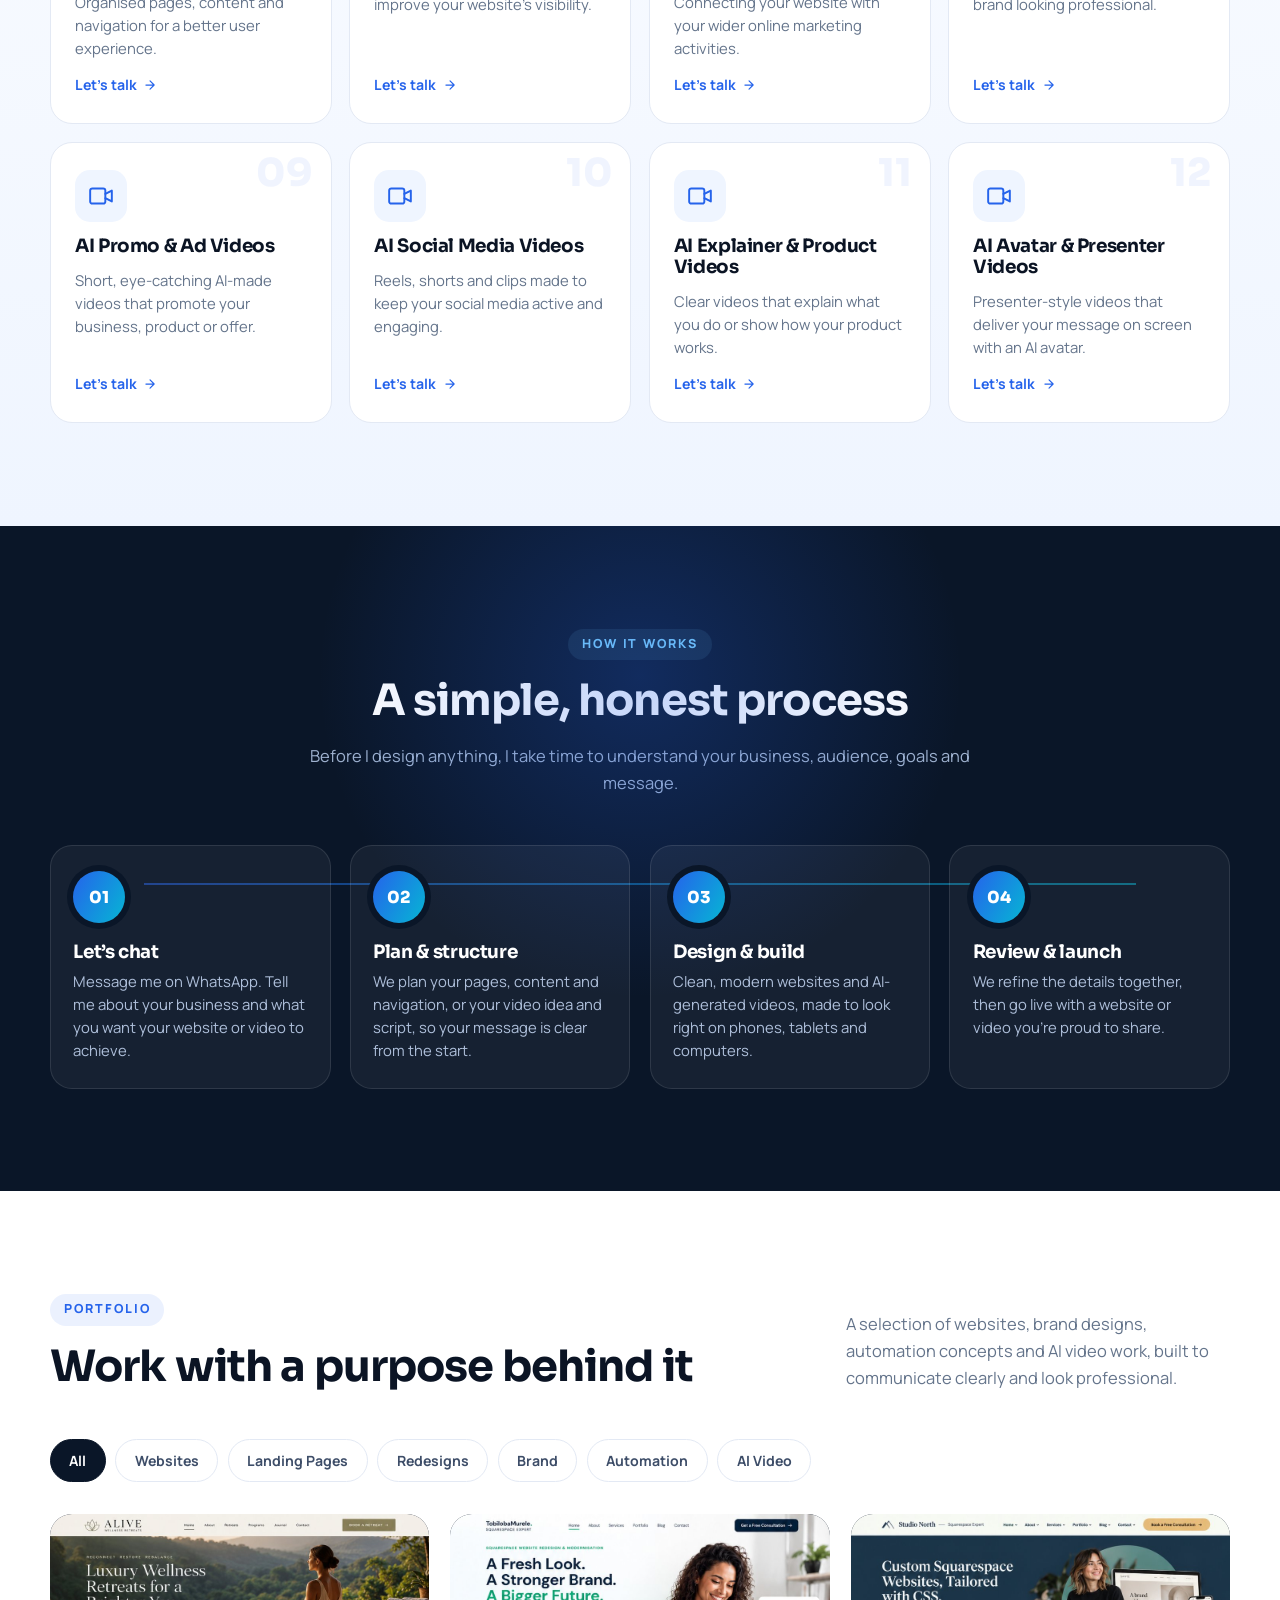
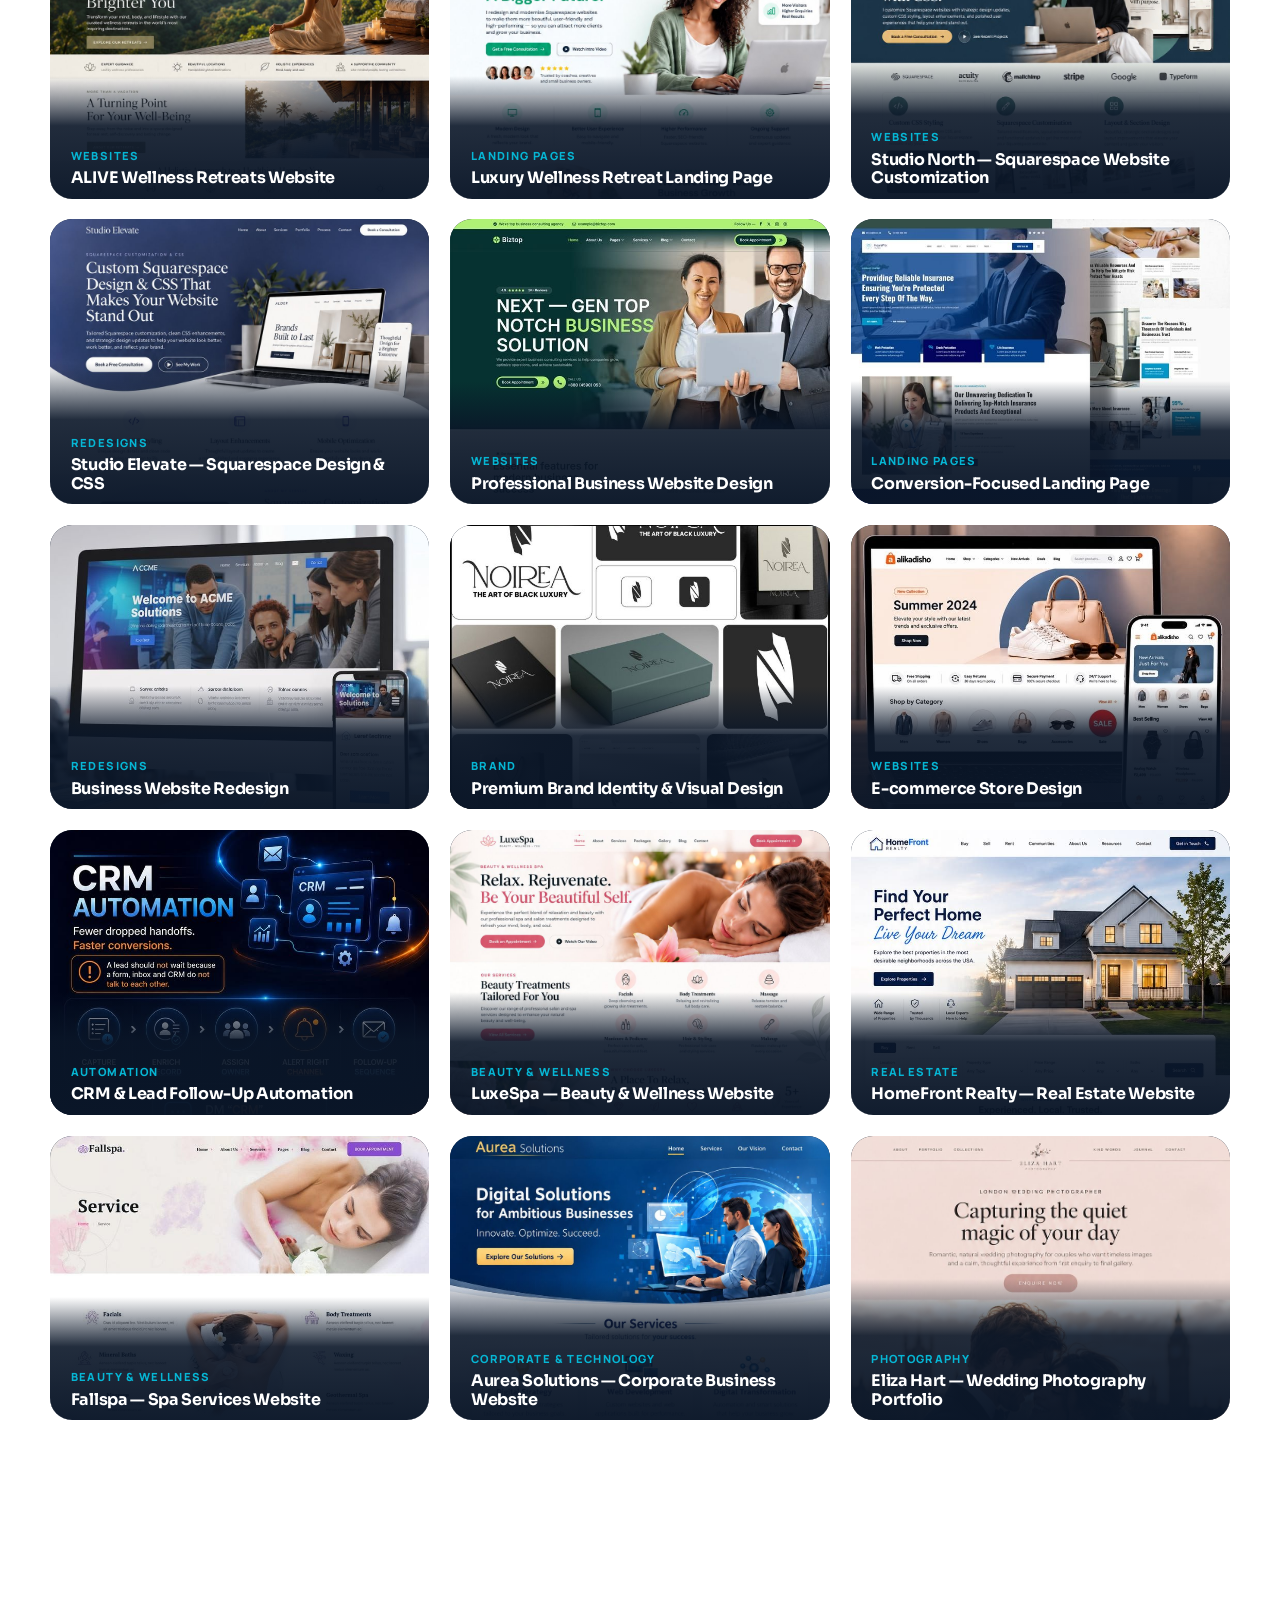
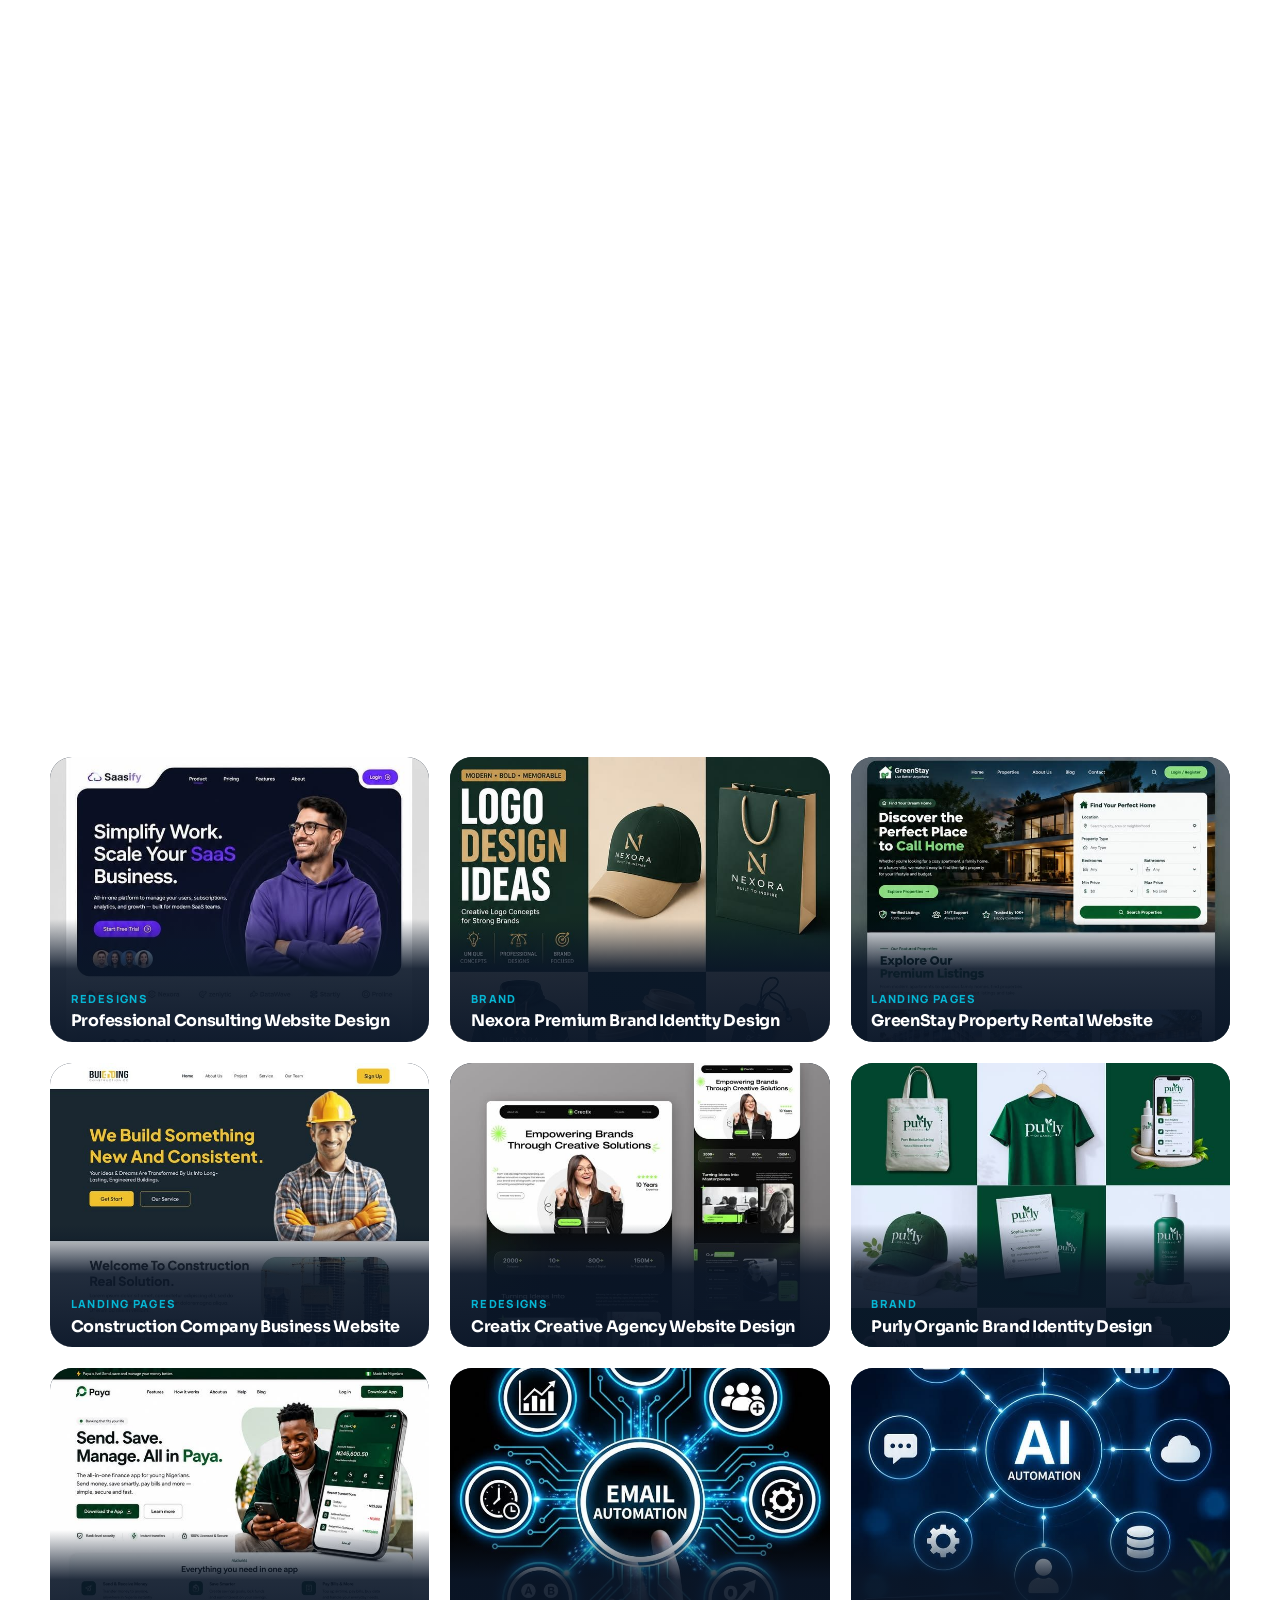
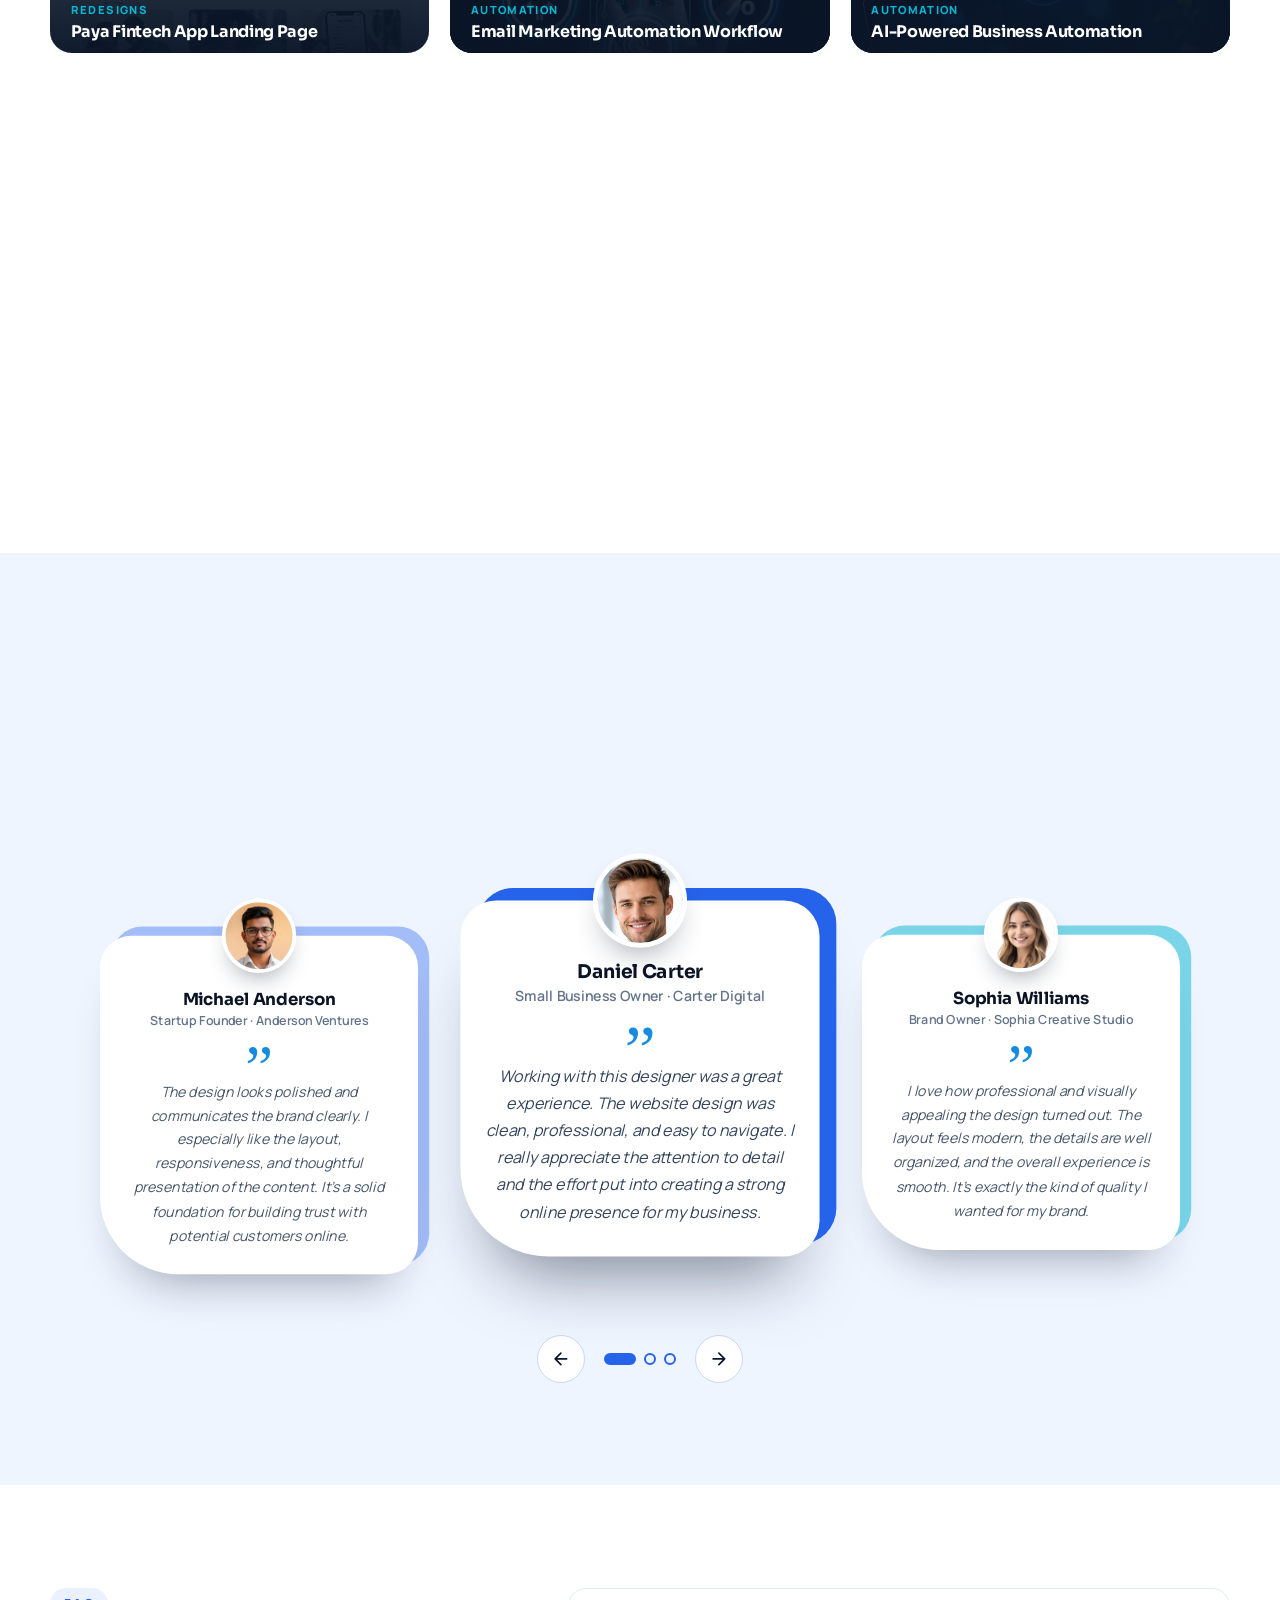
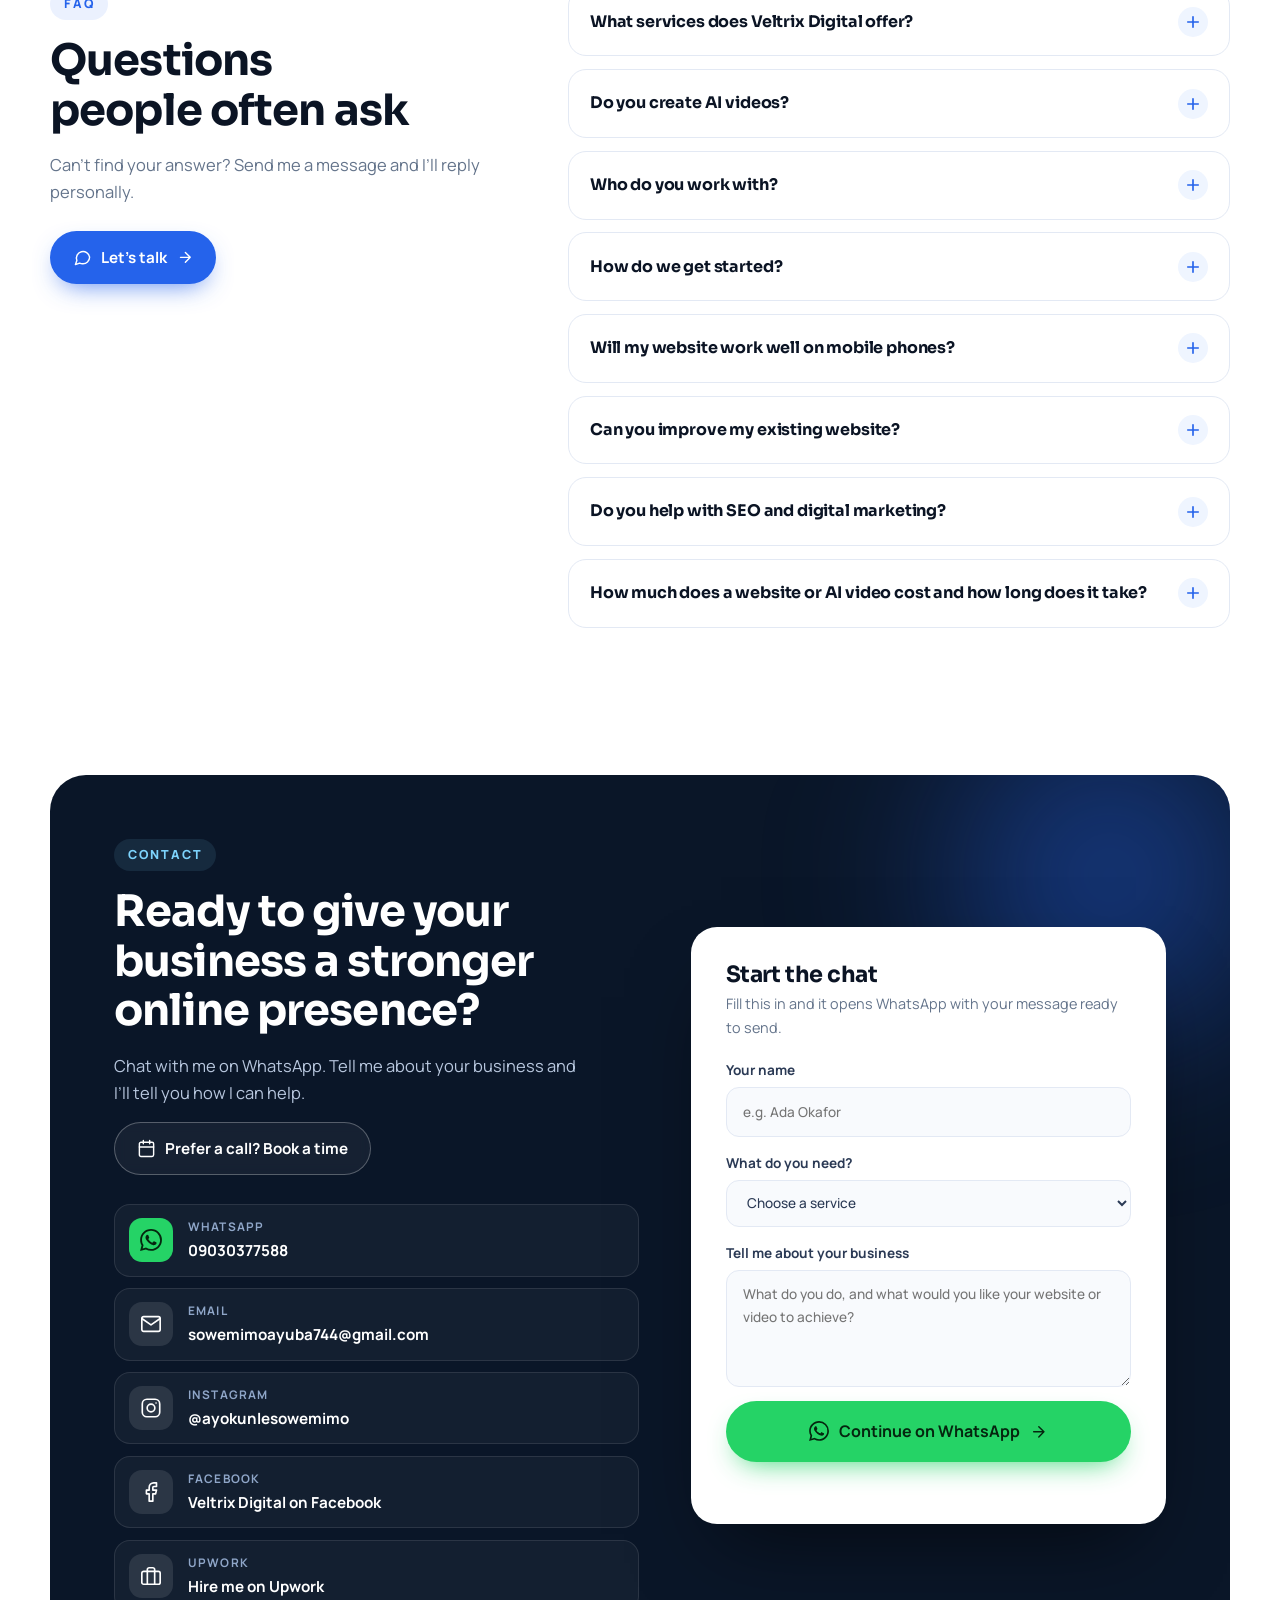
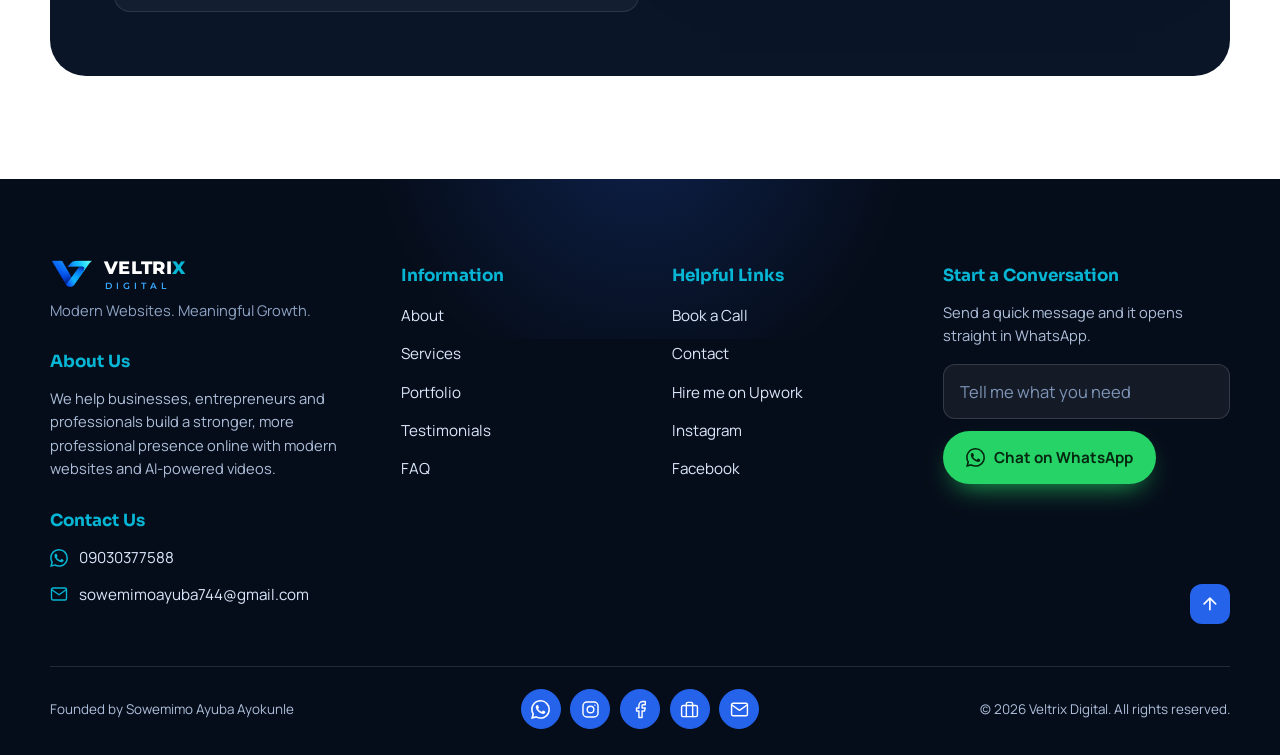
==== commit 4ac36593: "Add AI video creation across the site: hero, about, services, portfolio filter, FAQ, contact Co-Auth" ====
--- a/index.html
+++ b/index.html
@@ -4,10 +4,10 @@
 <meta charset="utf-8">
 <meta name="viewport" content="width=device-width, initial-scale=1">
 <title>Veltrix Digital | Modern Websites. Meaningful Growth.</title>
-<meta name="description" content="Veltrix Digital designs modern, professional websites for businesses, coaches, consultants, NGOs and e-commerce brands. Chat with the founder on WhatsApp.">
+<meta name="description" content="Veltrix Digital designs modern, professional websites and creates AI-powered videos for businesses, coaches, consultants, NGOs and e-commerce brands. Chat with the founder on WhatsApp.">
 <meta name="theme-color" content="#0A1628">
 <meta property="og:title" content="Veltrix Digital | Modern Websites. Meaningful Growth.">
-<meta property="og:description" content="Modern, purposeful websites that build trust and help your business grow online.">
+<meta property="og:description" content="Modern websites and AI-powered videos that build trust and help your business grow online.">
 <meta property="og:type" content="website">
 <meta property="og:image" content="assets/og.jpg">
 <link rel="icon" type="image/png" href="assets/favicon.png">
@@ -29,6 +29,7 @@
     <symbol id="i-mail" viewBox="0 0 24 24"><g fill="none" stroke="currentColor" stroke-width="1.8" stroke-linecap="round" stroke-linejoin="round"><path d="M4 4h16a2 2 0 0 1 2 2v12a2 2 0 0 1-2 2H4a2 2 0 0 1-2-2V6a2 2 0 0 1 2-2z"/><path d="M22 6l-10 7L2 6"/></g></symbol>
     <symbol id="i-ig" viewBox="0 0 24 24"><g fill="none" stroke="currentColor" stroke-width="1.8" stroke-linecap="round" stroke-linejoin="round"><rect x="2.5" y="2.5" width="19" height="19" rx="5"/><circle cx="12" cy="12" r="4.2"/><path d="M17.5 6.5h.01"/></g></symbol>
     <symbol id="i-fb" viewBox="0 0 24 24"><path d="M18 2h-3a5 5 0 0 0-5 5v3H7v4h3v8h4v-8h3l1-4h-4V7a1 1 0 0 1 1-1h3z" fill="none" stroke="currentColor" stroke-width="1.8" stroke-linejoin="round"/></symbol>
+    <symbol id="i-video" viewBox="0 0 24 24"><g fill="none" stroke="currentColor" stroke-width="1.8" stroke-linecap="round" stroke-linejoin="round"><rect x="2" y="5" width="14" height="14" rx="2"/><path d="M16 10l6-3v10l-6-3"/></g></symbol>
     <symbol id="i-monitor" viewBox="0 0 24 24"><g fill="none" stroke="currentColor" stroke-width="1.8" stroke-linecap="round" stroke-linejoin="round"><rect x="2" y="3" width="20" height="14" rx="2"/><path d="M8 21h8M12 17v4"/></g></symbol>
     <symbol id="i-phone" viewBox="0 0 24 24"><g fill="none" stroke="currentColor" stroke-width="1.8" stroke-linecap="round" stroke-linejoin="round"><rect x="5" y="2" width="14" height="20" rx="2.5"/><path d="M12 18h.01"/></g></symbol>
     <symbol id="i-layout" viewBox="0 0 24 24"><g fill="none" stroke="currentColor" stroke-width="1.8" stroke-linecap="round" stroke-linejoin="round"><rect x="3" y="3" width="18" height="18" rx="2.5"/><path d="M3 9h18M9 21V9"/></g></symbol>
@@ -84,9 +85,9 @@
     </div>
 
     <div class="hero__text">
-      <span class="pill reveal"><span class="pill__dot"></span>Web Design &amp; Digital Marketing</span>
+      <span class="pill reveal"><span class="pill__dot"></span>Web Design, AI Video Creation &amp; Digital Marketing</span>
       <h1 class="reveal" style="--d:.08s">Modern Websites.<br><span class="grad">Meaningful Growth.</span></h1>
-      <p class="hero__lead reveal" style="--d:.16s">I design clean, professional websites that help businesses build credibility, connect with their audience and turn visitors into real enquiries.</p>
+      <p class="hero__lead reveal" style="--d:.16s">I design clean, professional websites and create AI-powered videos that help businesses build credibility, connect with their audience and turn visitors into real enquiries.</p>
       <div class="hero__actions reveal" style="--d:.24s">
         <a href="#" class="btn btn--primary btn--lg magnetic" data-wa><svg><use href="#i-wa"/></svg>Chat on WhatsApp<svg class="arr"><use href="#i-arrow"/></svg></a>
         <a href="#" class="btn btn--ghost btn--lg" data-up target="_blank" rel="noopener"><svg><use href="#i-brief"/></svg>Chat on Upwork</a>
@@ -111,7 +112,7 @@
 
 <!-- Audience marquee -->
 <section class="marquee" aria-label="Who Veltrix Digital works with">
-  <p class="marquee__label">Websites for</p>
+  <p class="marquee__label">Websites &amp; AI videos for</p>
   <div class="marquee__track">
     <div class="marquee__row" id="marqueeRow">
       <span>Small Businesses</span><span>Entrepreneurs</span><span>Startups</span><span>Coaches &amp; Consultants</span><span>Personal Brands</span><span>Real Estate</span><span>Fashion &amp; Lifestyle</span><span>Beauty &amp; Wellness</span><span>Restaurants &amp; Hospitality</span><span>Health &amp; Fitness</span><span>Photographers &amp; Creatives</span><span>E-commerce</span><span>Professional Services</span><span>Nonprofits &amp; NGOs</span>
@@ -125,11 +126,11 @@
     <div class="value__copy">
       <span class="eyebrow">Why it matters</span>
       <h2>Your business deserves an online presence that <span class="underline">actually represents it</span></h2>
-      <p>You may have a great business, idea or service. The challenge is showing it properly online. I help you move from simply <em>being online</em> to having a website that builds trust, explains what you do clearly and makes it easy for people to reach you.</p>
+      <p>You may have a great business, idea or service. The challenge is showing it properly online. I help you move from simply <em>being online</em> to having a website, and videos, that build trust, explain what you do clearly and make it easy for people to reach you.</p>
       <a href="#" class="btn btn--primary magnetic" data-talk><svg><use href="#i-chat"/></svg>Let’s talk<svg class="arr"><use href="#i-arrow"/></svg></a>
     </div>
     <div class="value__stats">
-      <div class="stat stat--1"><b><span data-count="8">8</span></b><span>Core digital services</span></div>
+      <div class="stat stat--1"><b><span data-count="12">12</span></b><span>Core digital services</span></div>
       <div class="stat stat--2"><b><span data-count="100">100</span>%</b><span>Responsive on phone, tablet &amp; desktop</span></div>
       <div class="stat stat--3"><b>1:1</b><span>Direct chat with the founder</span></div>
       <div class="stat stat--4"><b>0</b><span>Confusing jargon</span></div>
@@ -177,7 +178,7 @@
         <span class="eyebrow">Services</span>
         <h2>Everything you need to look professional online</h2>
       </div>
-      <p>Pick one service or combine them. Tap any card to start a chat about it.</p>
+      <p>Websites, AI videos or both. Pick one service or combine them. Tap any card to start a chat about it.</p>
     </div>
     <div class="services__grid" id="servicesGrid"></div>
   </div>
@@ -192,10 +193,10 @@
       <p>Before I design anything, I take time to understand your business, audience, goals and message.</p>
     </div>
     <ol class="steps" id="steps">
-      <li class="step reveal"><span class="step__n">01</span><h3>Let’s chat</h3><p>Message me on WhatsApp. Tell me about your business and what you want your website to achieve.</p></li>
-      <li class="step reveal" style="--d:.1s"><span class="step__n">02</span><h3>Plan &amp; structure</h3><p>We organise your pages, content and navigation so visitors find what they need quickly.</p></li>
-      <li class="step reveal" style="--d:.2s"><span class="step__n">03</span><h3>Design &amp; build</h3><p>Clean, modern design, built to work properly on phones, tablets and computers.</p></li>
-      <li class="step reveal" style="--d:.3s"><span class="step__n">04</span><h3>Review &amp; launch</h3><p>We refine the details together, then go live with a site you’re proud to share.</p></li>
+      <li class="step reveal"><span class="step__n">01</span><h3>Let’s chat</h3><p>Message me on WhatsApp. Tell me about your business and what you want your website or video to achieve.</p></li>
+      <li class="step reveal" style="--d:.1s"><span class="step__n">02</span><h3>Plan &amp; structure</h3><p>We plan your pages, content and navigation, or your video idea and script, so your message is clear from the start.</p></li>
+      <li class="step reveal" style="--d:.2s"><span class="step__n">03</span><h3>Design &amp; build</h3><p>Clean, modern websites and AI-generated videos, made to look right on phones, tablets and computers.</p></li>
+      <li class="step reveal" style="--d:.3s"><span class="step__n">04</span><h3>Review &amp; launch</h3><p>We refine the details together, then go live with a website or video you’re proud to share.</p></li>
     </ol>
   </div>
 </section>
@@ -208,7 +209,7 @@
         <span class="eyebrow">Portfolio</span>
         <h2>Work with a purpose behind it</h2>
       </div>
-      <p>A selection of projects built to communicate clearly and look professional.</p>
+      <p>A selection of websites, brand designs, automation concepts and AI video work, built to communicate clearly and look professional.</p>
     </div>
     <div class="filters reveal" id="filters" role="tablist" aria-label="Filter projects">
       <button class="chip is-active" data-filter="All">All</button>
@@ -217,6 +218,7 @@
       <button class="chip" data-filter="Redesigns">Redesigns</button>
       <button class="chip" data-filter="Brand">Brand</button>
       <button class="chip" data-filter="Automation">Automation</button>
+      <button class="chip" data-filter="AI Video">AI Video</button>
     </div>
     <div class="portfolio__grid" id="portfolioGrid"></div>
     <div class="center reveal" style="margin-top:2.5rem">
@@ -252,16 +254,17 @@
       <span class="eyebrow">FAQ</span>
       <h2>Questions people often ask</h2>
       <p>Can’t find your answer? Send me a message and I’ll reply personally.</p>
-      <a href="#" class="btn btn--primary magnetic" data-talk data-msg="Hello Ayuba, I have a question about your website design services."><svg><use href="#i-chat"/></svg>Let’s talk<svg class="arr"><use href="#i-arrow"/></svg></a>
+      <a href="#" class="btn btn--primary magnetic" data-talk data-msg="Hello Ayuba, I have a question about your website design and AI video services."><svg><use href="#i-chat"/></svg>Let’s talk<svg class="arr"><use href="#i-arrow"/></svg></a>
     </div>
     <div class="acc reveal" id="acc" style="--d:.1s">
-      <div class="acc__item"><button class="acc__q" aria-expanded="false"><span>What services does Veltrix Digital offer?</span><svg><use href="#i-plus"/></svg></button><div class="acc__a"><div><p>Website design, website redesign, landing page design, responsive web design, website setup and structure, basic SEO, digital marketing support, and visual &amp; brand design.</p></div></div></div>
+      <div class="acc__item"><button class="acc__q" aria-expanded="false"><span>What services does Veltrix Digital offer?</span><svg><use href="#i-plus"/></svg></button><div class="acc__a"><div><p>Website design, website redesign, landing page design, responsive web design, website setup and structure, basic SEO, digital marketing support, visual &amp; brand design, and AI video creation (promo and ad videos, social media videos, explainer and product videos, and AI avatar and presenter videos).</p></div></div></div>
+      <div class="acc__item"><button class="acc__q" aria-expanded="false"><span>Do you create AI videos?</span><svg><use href="#i-plus"/></svg></button><div class="acc__a"><div><p>Yes. Alongside websites, I create AI-powered videos for businesses and personal brands, from promo and ad videos to social media videos, explainers and presenter-style videos. Message me on WhatsApp with your idea and I’ll tell you how I can help.</p></div></div></div>
       <div class="acc__item"><button class="acc__q" aria-expanded="false"><span>Who do you work with?</span><svg><use href="#i-plus"/></svg></button><div class="acc__a"><div><p>Small and growing businesses, entrepreneurs, startups, coaches and consultants, personal brands, e-commerce stores, professional service providers, NGOs and many more. I work with both local and international clients.</p></div></div></div>
       <div class="acc__item"><button class="acc__q" aria-expanded="false"><span>How do we get started?</span><svg><use href="#i-plus"/></svg></button><div class="acc__a"><div><p>Simply chat with me on WhatsApp. Tell me about your business, your audience and what you want your website to do. From there, I’ll guide you through the next steps.</p></div></div></div>
       <div class="acc__item"><button class="acc__q" aria-expanded="false"><span>Will my website work well on mobile phones?</span><svg><use href="#i-plus"/></svg></button><div class="acc__a"><div><p>Yes. Every website is designed to work properly across phones, tablets and computers, because most of your visitors will be browsing on their phones.</p></div></div></div>
       <div class="acc__item"><button class="acc__q" aria-expanded="false"><span>Can you improve my existing website?</span><svg><use href="#i-plus"/></svg></button><div class="acc__a"><div><p>Absolutely. If your current site feels outdated, is hard to navigate or doesn’t explain your services clearly, I can redesign it with a more modern, user-friendly experience.</p></div></div></div>
       <div class="acc__item"><button class="acc__q" aria-expanded="false"><span>Do you help with SEO and digital marketing?</span><svg><use href="#i-plus"/></svg></button><div class="acc__a"><div><p>Yes. I apply basic SEO practices to help your website be found, and I can help connect your website with your wider online marketing activities.</p></div></div></div>
-      <div class="acc__item"><button class="acc__q" aria-expanded="false"><span>How much does a website cost and how long does it take?</span><svg><use href="#i-plus"/></svg></button><div class="acc__a"><div><p>It depends on what your project needs: the number of pages, features and content. Message me on WhatsApp with a few details and I’ll give you a clear, honest quote and timeline before any work begins.</p></div></div></div>
+      <div class="acc__item"><button class="acc__q" aria-expanded="false"><span>How much does a website or AI video cost and how long does it take?</span><svg><use href="#i-plus"/></svg></button><div class="acc__a"><div><p>It depends on what your project needs: the number of pages, features and content. Message me on WhatsApp with a few details and I’ll give you a clear, honest quote and timeline before any work begins.</p></div></div></div>
     </div>
   </div>
 </section>
@@ -291,10 +294,10 @@
         <label>What do you need?
           <select name="service">
             <option value="">Choose a service</option>
-            <option>Website Design</option><option>Website Redesign</option><option>Landing Page Design</option><option>Responsive Web Design</option><option>Website Setup &amp; Structure</option><option>Basic SEO</option><option>Digital Marketing Support</option><option>Visual &amp; Brand Design</option><option>Not sure yet</option>
+            <option>Website Design</option><option>Website Redesign</option><option>Landing Page Design</option><option>Responsive Web Design</option><option>Website Setup &amp; Structure</option><option>Basic SEO</option><option>Digital Marketing Support</option><option>Visual &amp; Brand Design</option><option>AI Promo &amp; Ad Videos</option><option>AI Social Media Videos</option><option>AI Explainer &amp; Product Videos</option><option>AI Avatar &amp; Presenter Videos</option><option>Not sure yet</option>
           </select>
         </label>
-        <label>Tell me about your business<textarea name="message" rows="4" placeholder="What do you do, and what would you like your website to achieve?"></textarea></label>
+        <label>Tell me about your business<textarea name="message" rows="4" placeholder="What do you do, and what would you like your website or video to achieve?"></textarea></label>
         <button type="submit" class="btn btn--wa btn--lg"><svg><use href="#i-wa"/></svg>Continue on WhatsApp<svg class="arr"><use href="#i-arrow"/></svg></button>
         <p class="form__error" id="formError" role="alert"></p>
       </form>
@@ -311,7 +314,7 @@
       <a href="#home" class="brand"><img src="assets/logo-mark.png" alt="" class="brand__mark" width="44" height="30"><span class="brand__text"><b>VELTRI<i>X</i></b><small>DIGITAL</small></span></a>
       <p class="footer__tag">Modern Websites. Meaningful Growth.</p>
       <h4>About Us</h4>
-      <p>We help businesses, entrepreneurs and professionals build a stronger, more professional presence online.</p>
+      <p>We help businesses, entrepreneurs and professionals build a stronger, more professional presence online with modern websites and AI-powered videos.</p>
       <h4 class="footer__sub">Contact Us</h4>
       <ul class="footer__contact">
         <li><a href="#" data-wa><svg><use href="#i-wa"/></svg>09030377588</a></li>
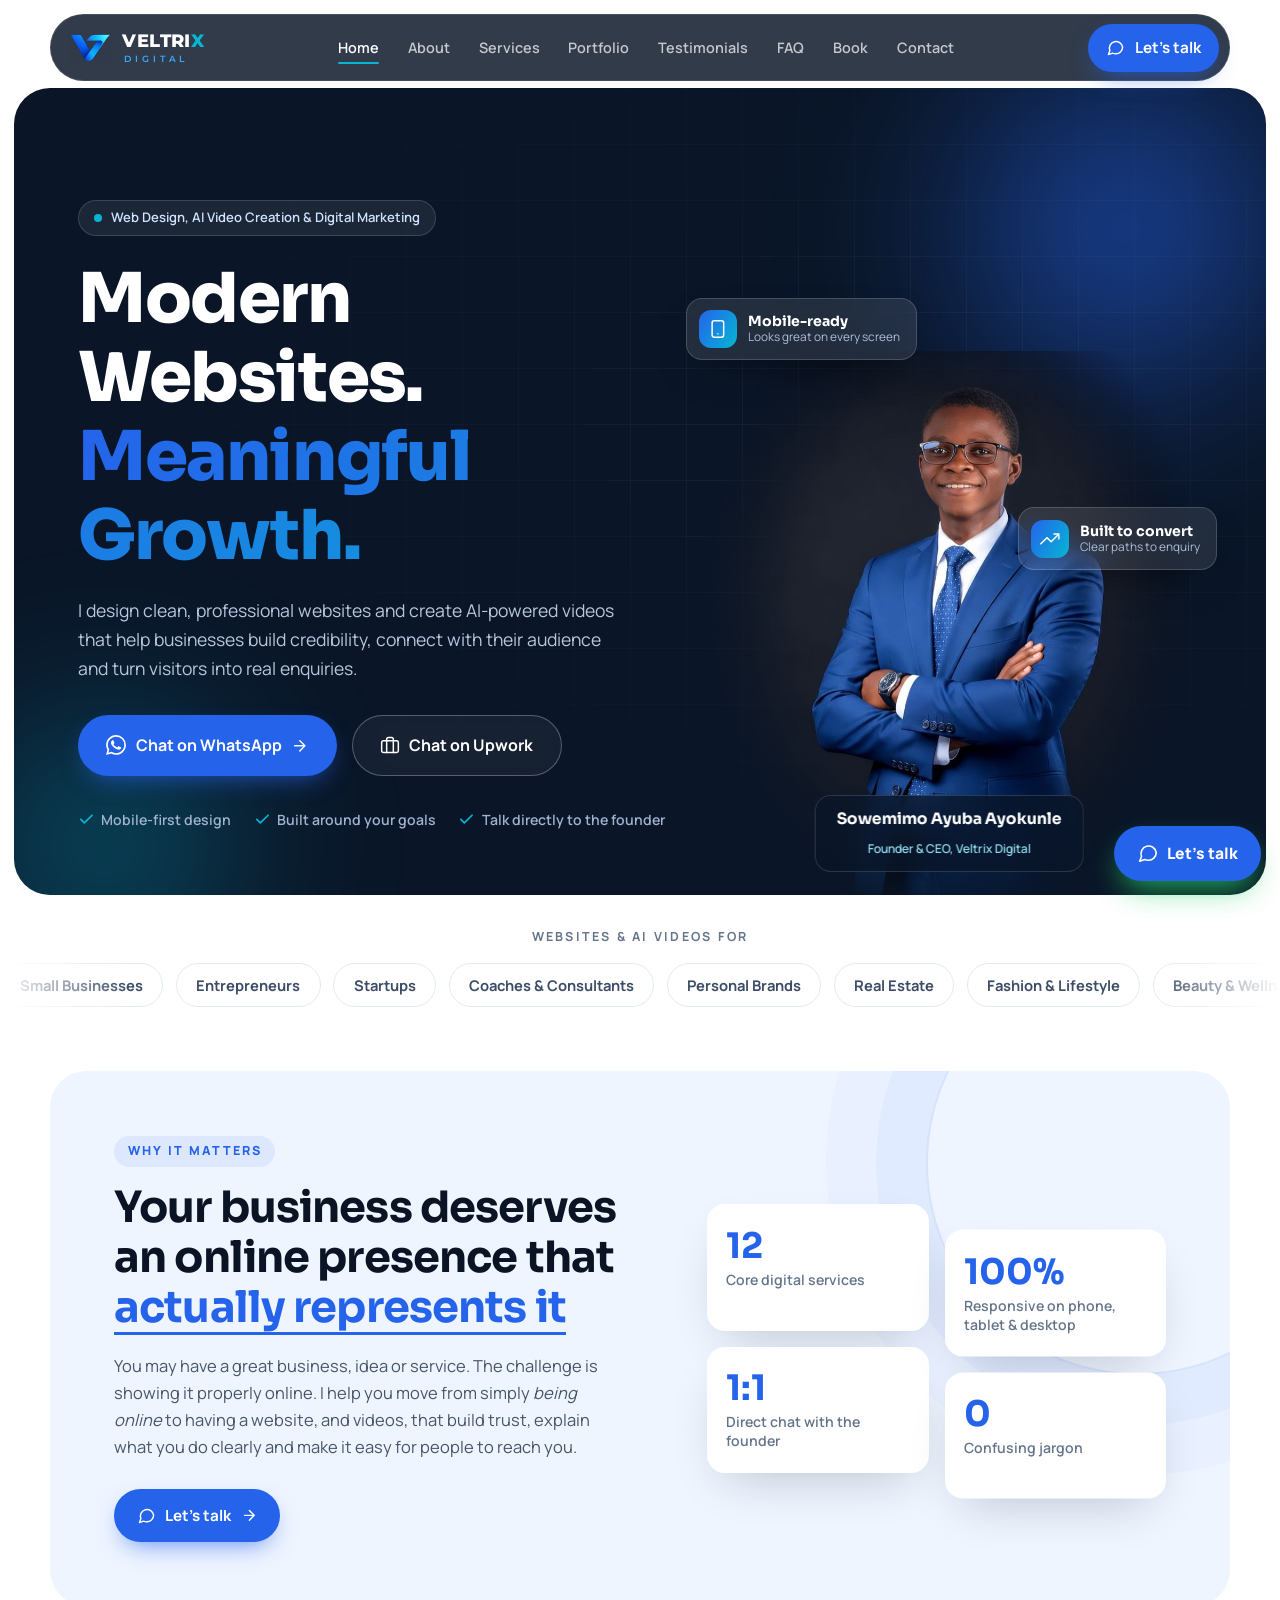
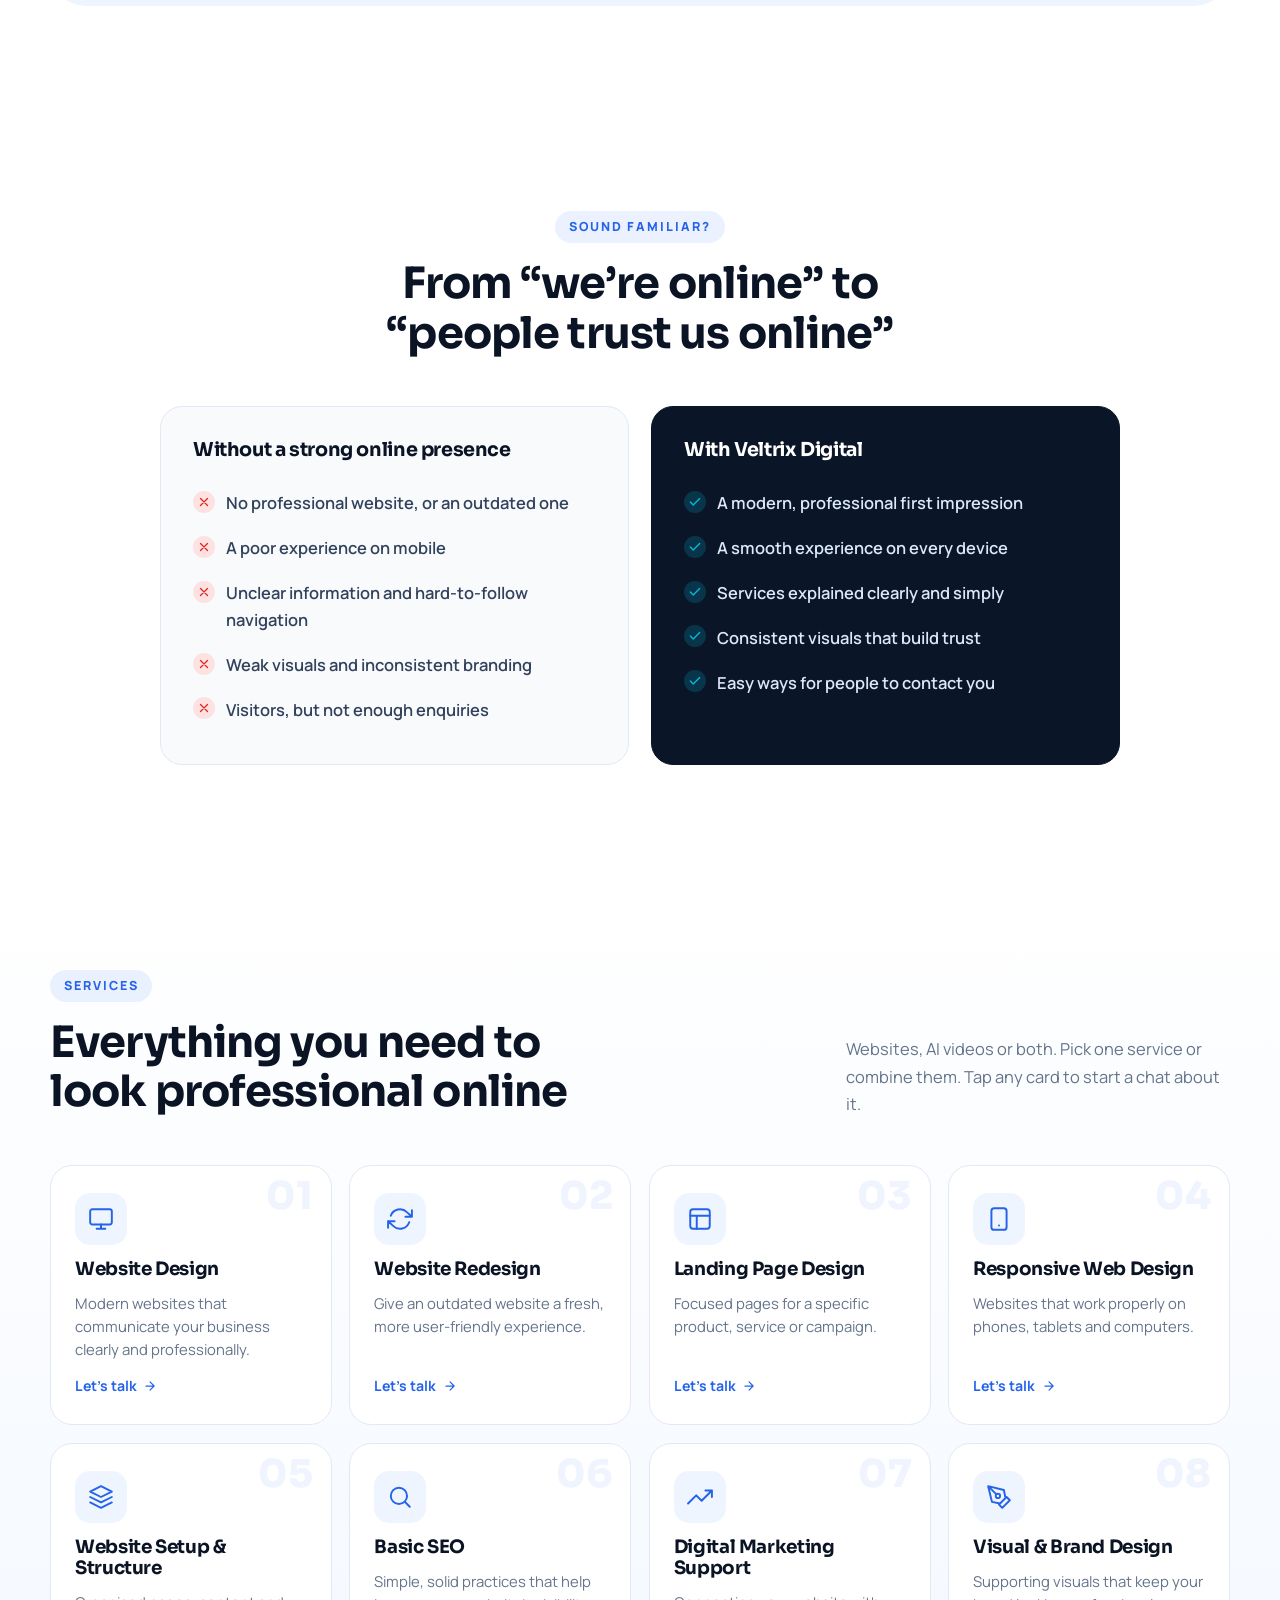
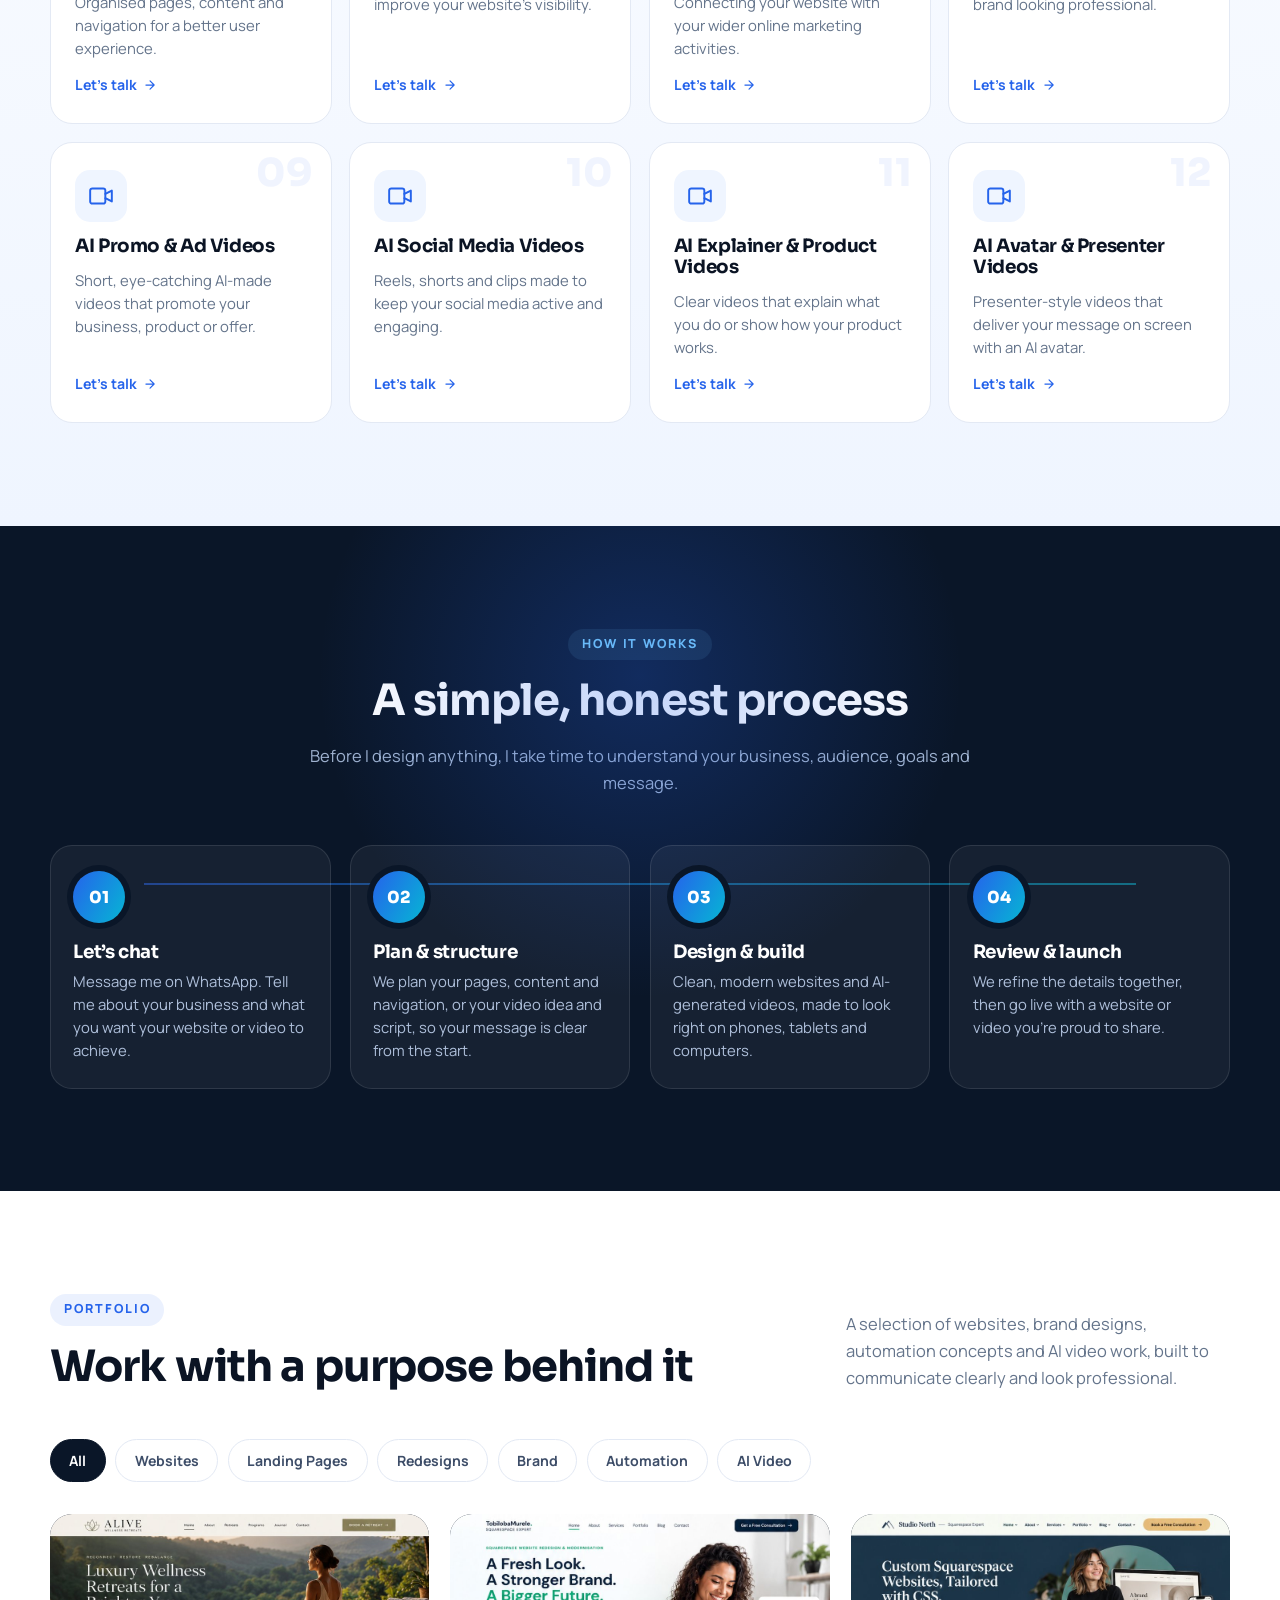
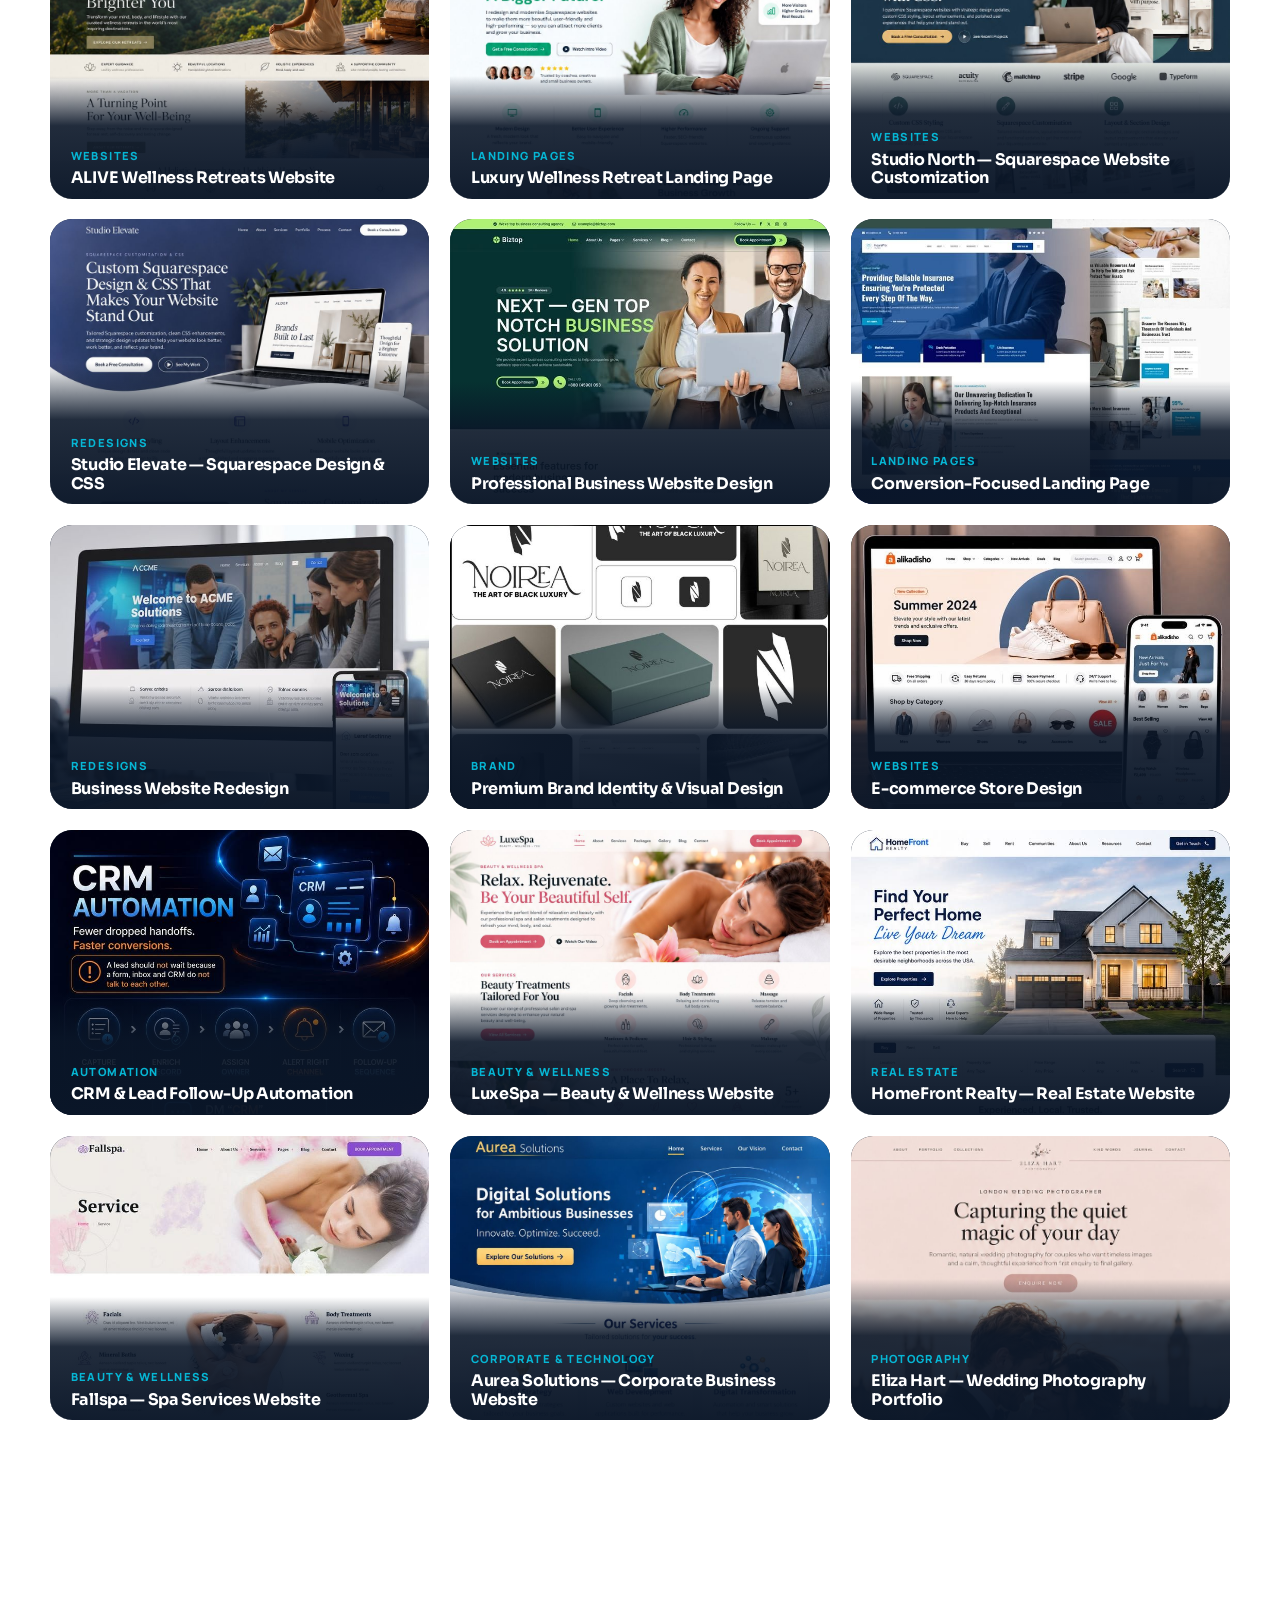
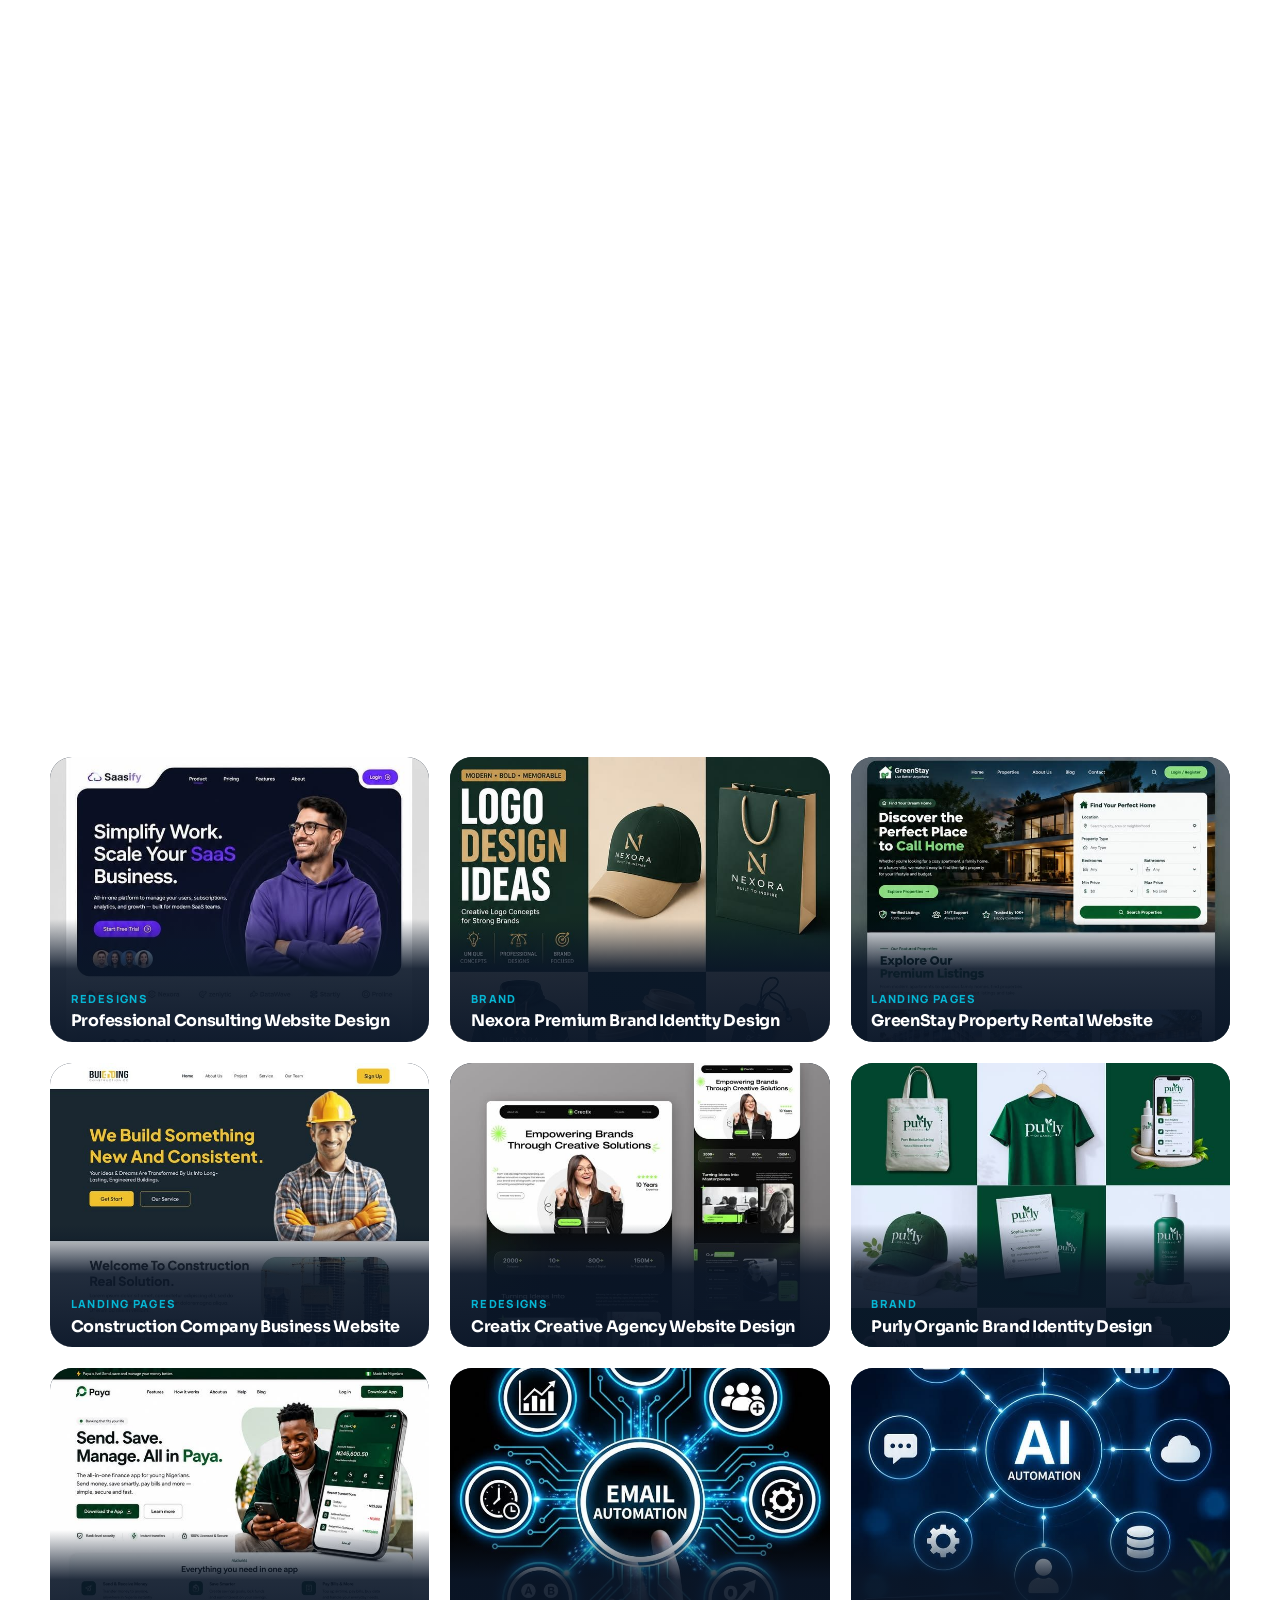
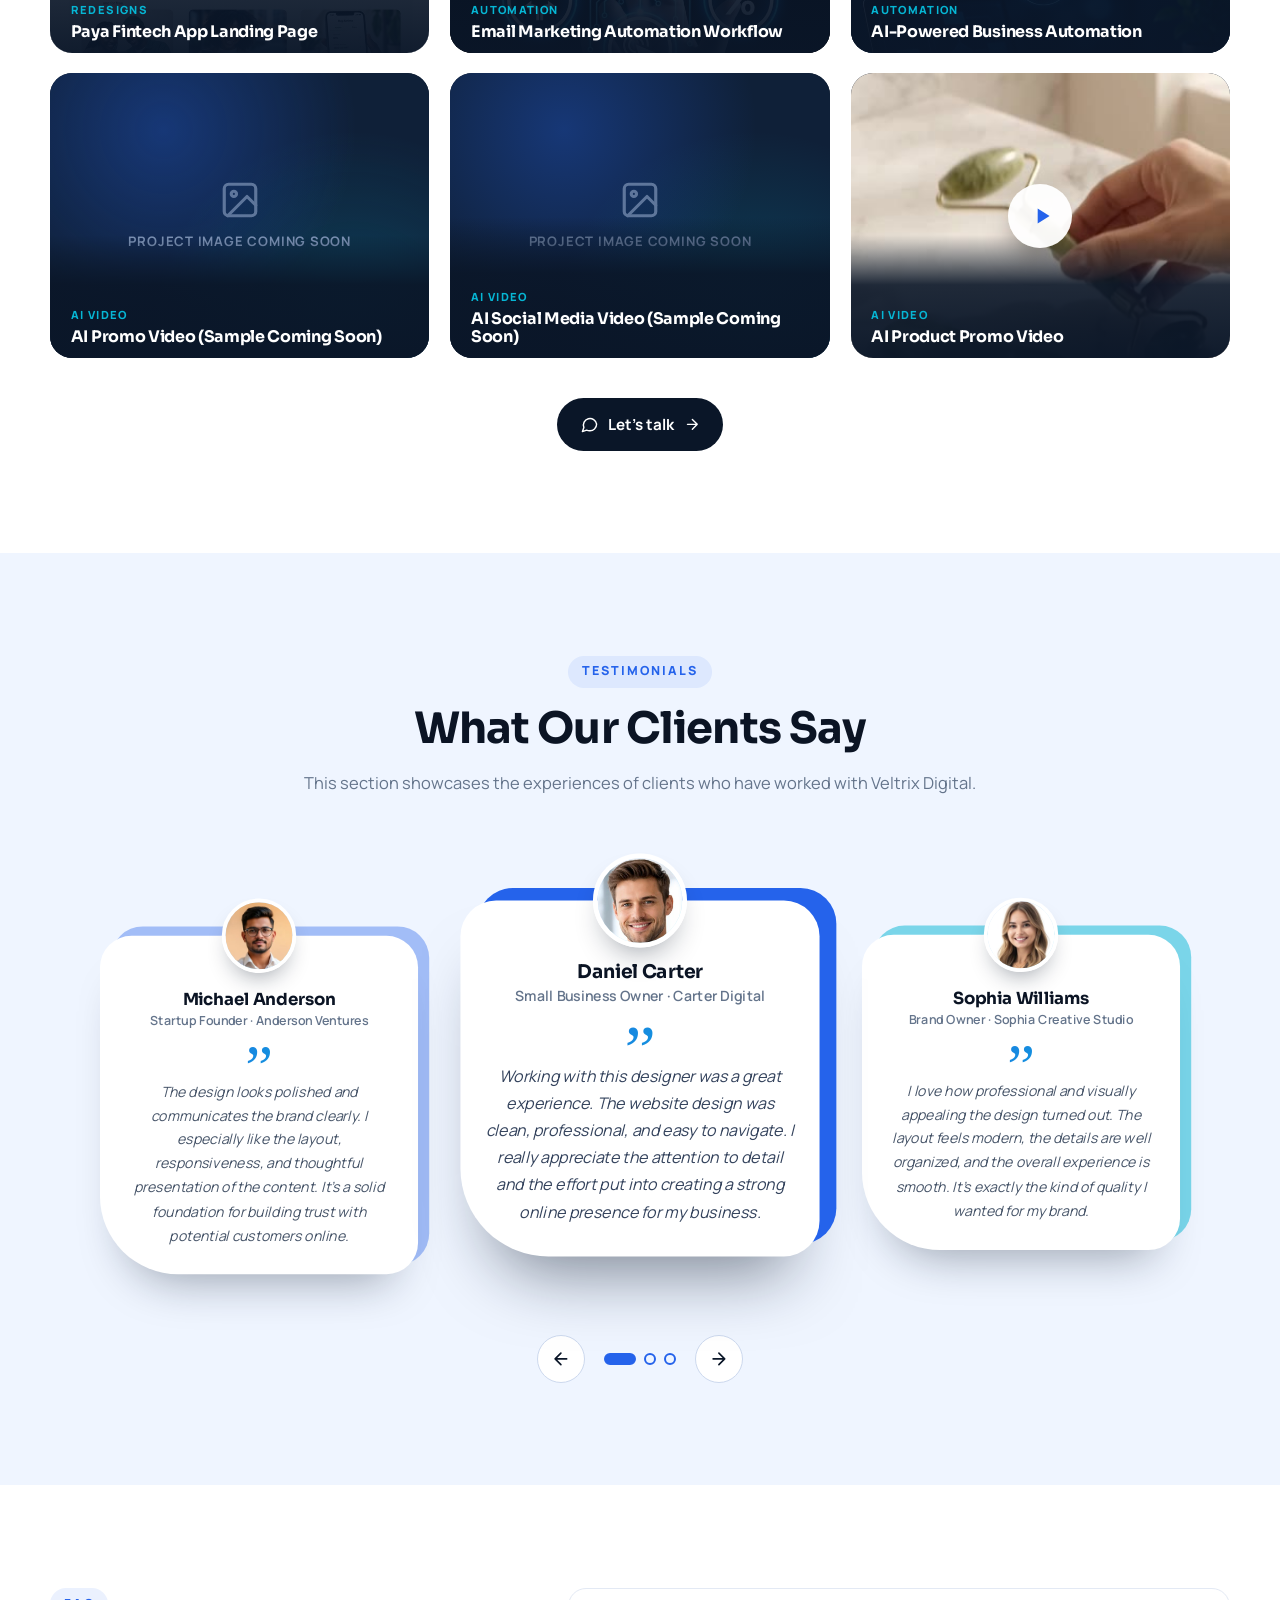
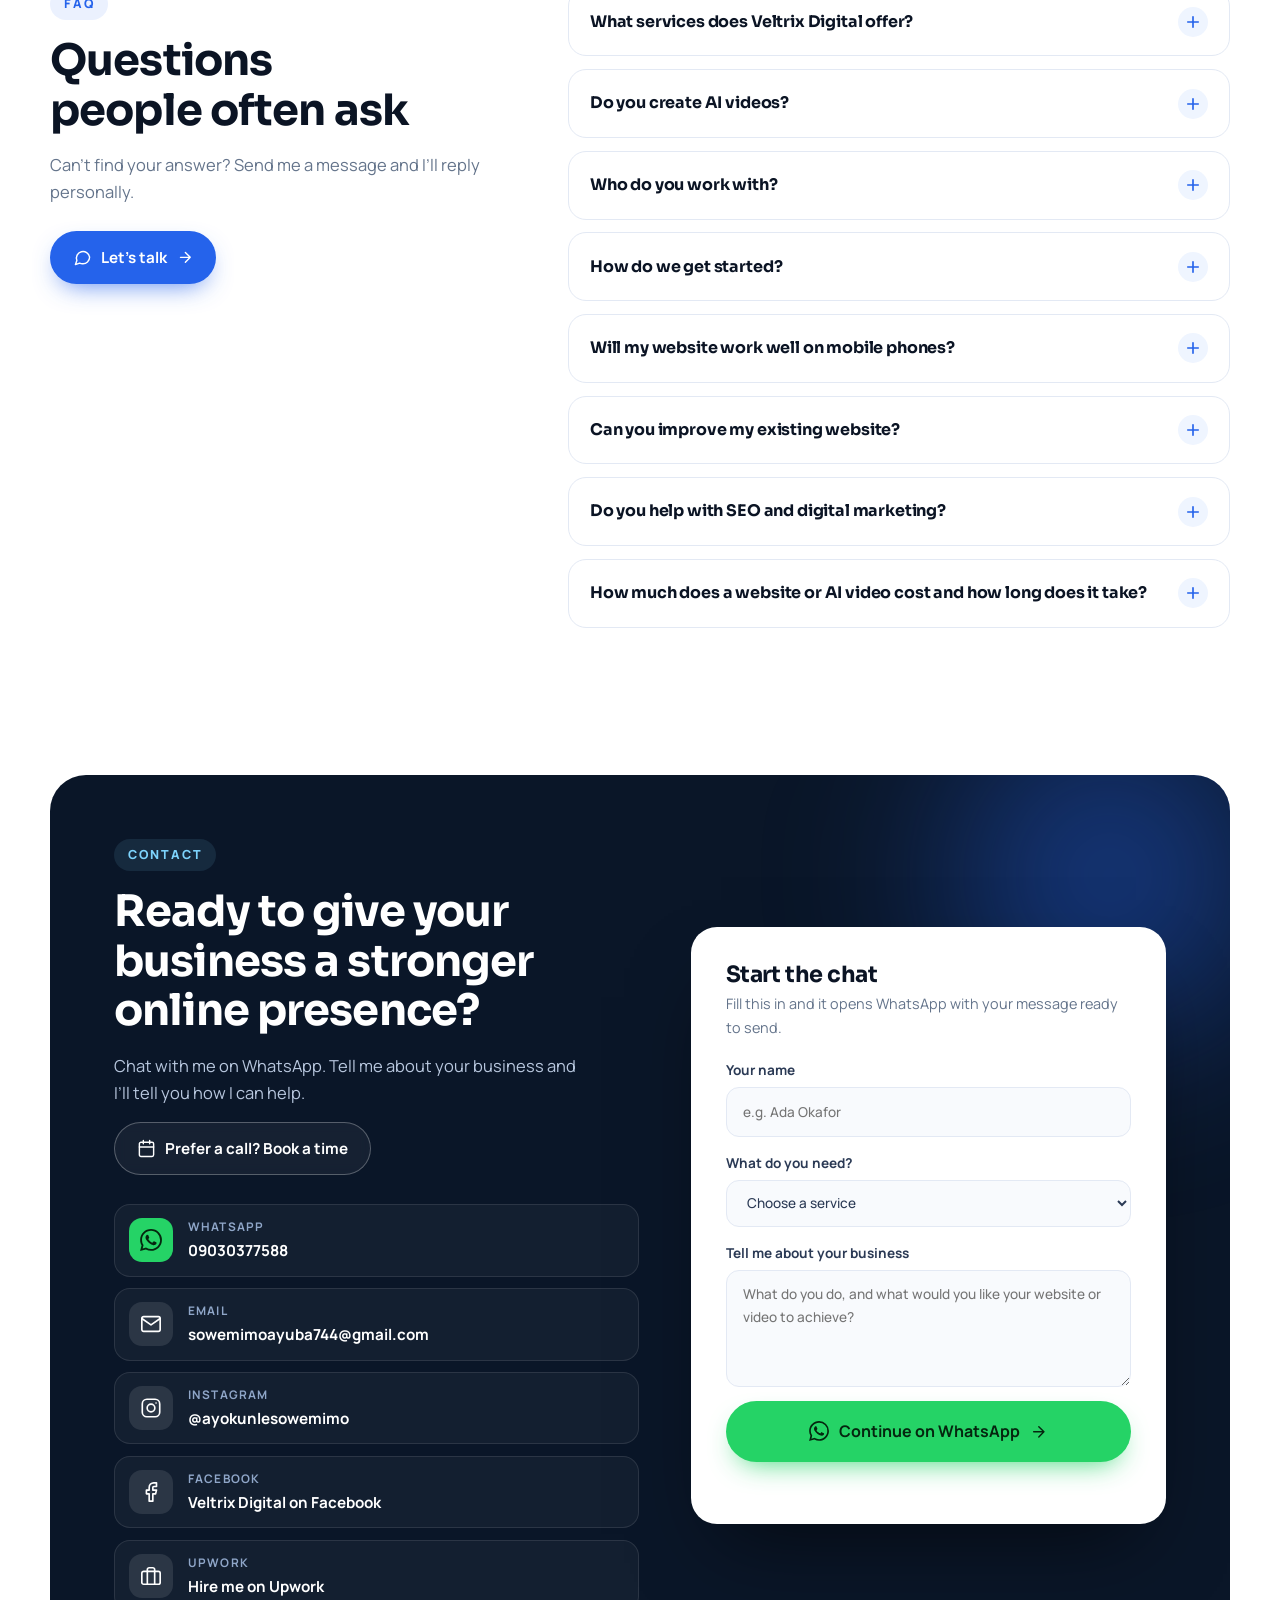
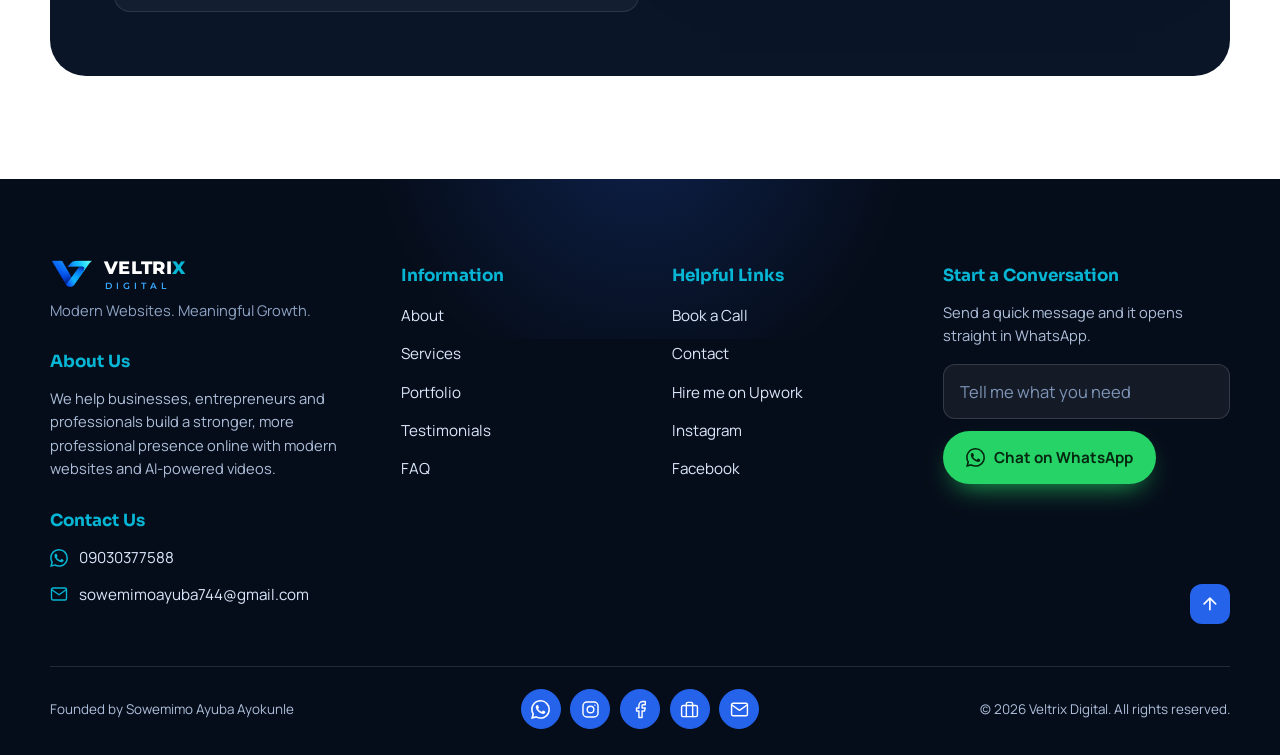
==== commit e61ece4a: "Add AI product promo video to the portfolio with video lightbox playback Co-Authored-By: Claude Sonn" ====
--- a/index.html
+++ b/index.html
@@ -44,6 +44,7 @@
     <symbol id="i-cal" viewBox="0 0 24 24"><g fill="none" stroke="currentColor" stroke-width="1.8" stroke-linecap="round" stroke-linejoin="round"><rect x="3" y="4" width="18" height="18" rx="2"/><path d="M16 2v4M8 2v4M3 10h18"/></g></symbol>
     <symbol id="i-chat" viewBox="0 0 24 24"><path d="M21 11.5a8.4 8.4 0 0 1-9 8.4 8.6 8.6 0 0 1-3.6-.8L3 21l1.9-5.1A8.4 8.4 0 1 1 21 11.5z" fill="none" stroke="currentColor" stroke-width="1.8" stroke-linecap="round" stroke-linejoin="round"/></symbol>
     <symbol id="i-user" viewBox="0 0 24 24"><g fill="none" stroke="currentColor" stroke-width="1.6" stroke-linecap="round" stroke-linejoin="round"><circle cx="12" cy="8" r="4"/><path d="M4 21c0-4.4 3.6-8 8-8s8 3.6 8 8"/></g></symbol>
+    <symbol id="i-play" viewBox="0 0 24 24"><path d="M8 5v14l11-7z" fill="currentColor"/></symbol>
     <symbol id="i-ext" viewBox="0 0 24 24"><path d="M18 13v6a2 2 0 0 1-2 2H5a2 2 0 0 1-2-2V8a2 2 0 0 1 2-2h6M15 3h6v6M10 14L21 3" fill="none" stroke="currentColor" stroke-width="1.8" stroke-linecap="round" stroke-linejoin="round"/></symbol>
   </defs>
 </svg>
--- a/style.css
+++ b/style.css
@@ -484,3 +484,9 @@
 }
 
 @media (max-width:699px){.work{aspect-ratio:1/1.05}}
+
+.work__play{position:absolute;top:50%;left:50%;width:64px;height:64px;margin:-32px 0 0 -32px;border-radius:50%;background:rgba(255,255,255,.95);color:var(--blue);display:grid;place-items:center;z-index:2;box-shadow:0 12px 30px -8px rgba(0,0,0,.5);transition:transform .45s var(--ease),background .3s}
+.work__play svg{width:26px;height:26px;margin-left:3px}
+.work:hover .work__play{transform:scale(1.12)}
+.lightbox video{margin-top:auto;max-height:80vh;max-width:min(420px,100%);border-radius:16px;background:#000}
+.lightbox video[hidden],.lightbox img[hidden]{display:none}
